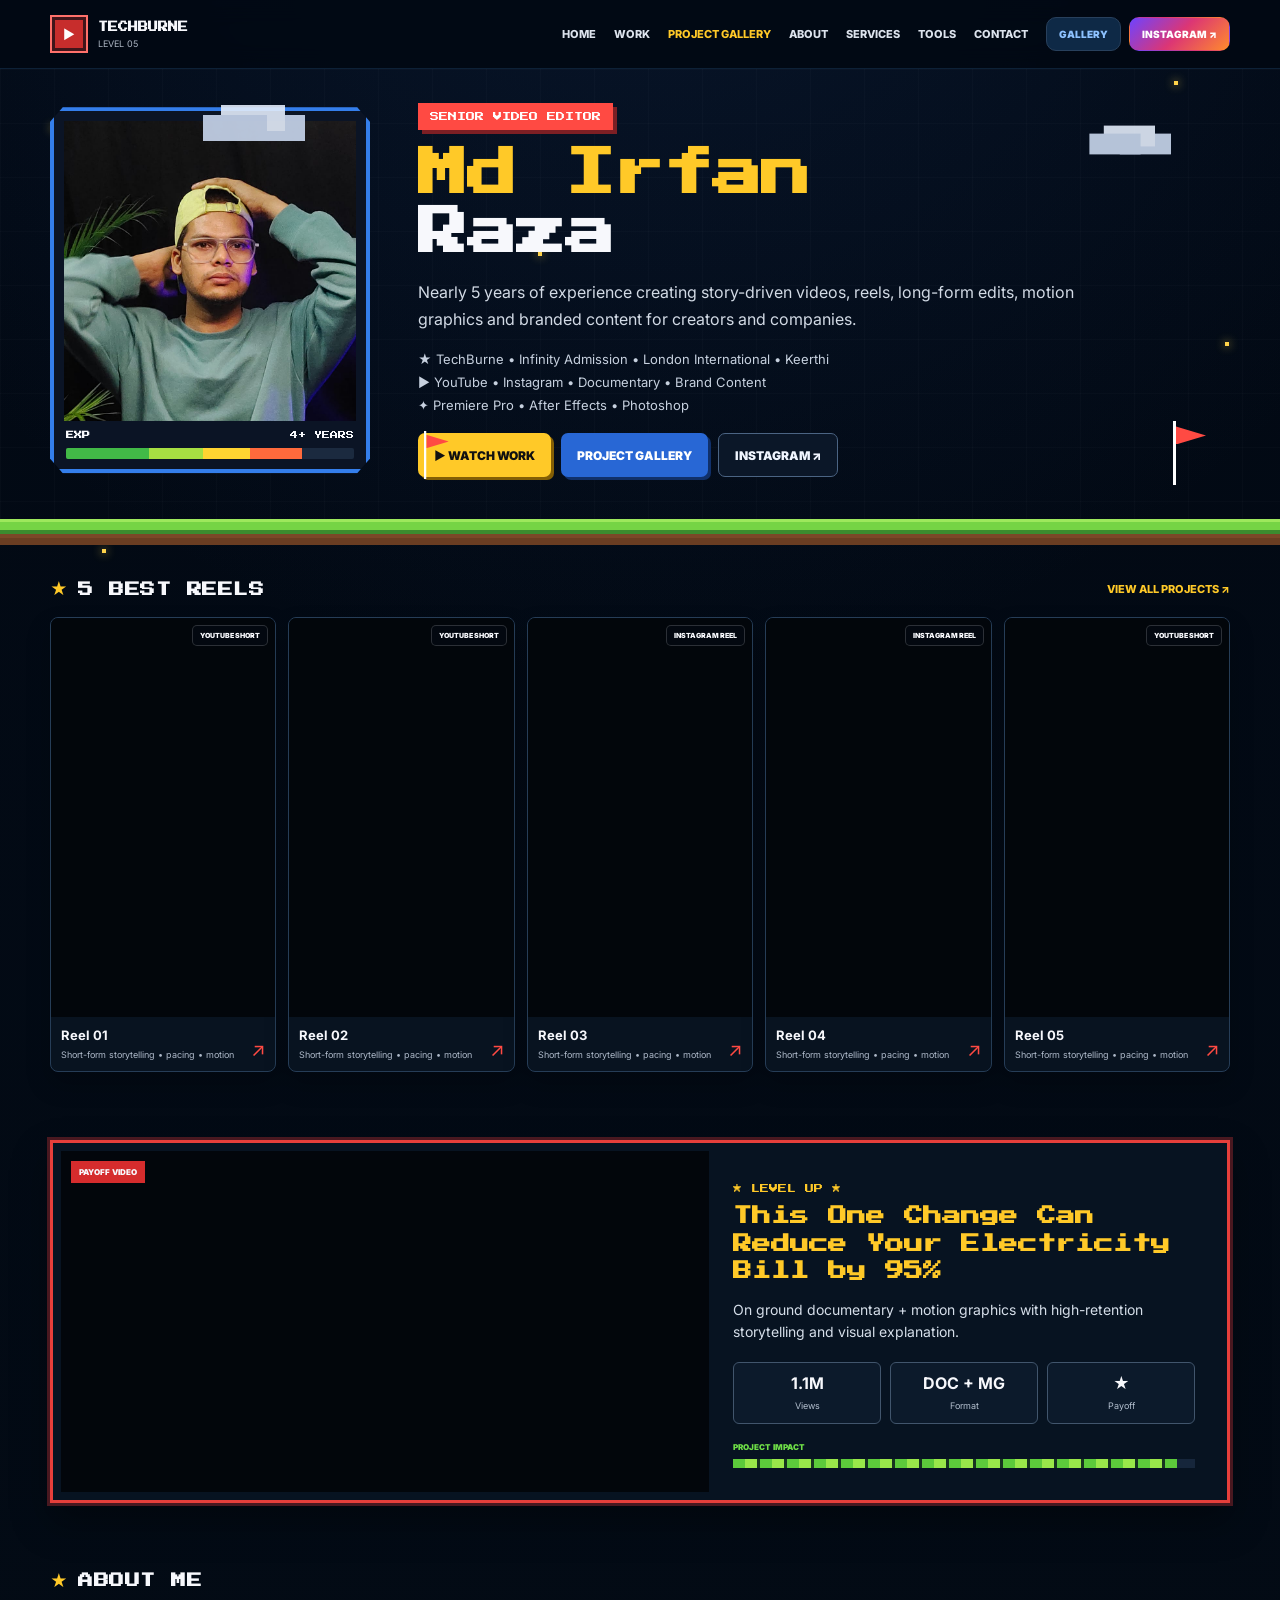
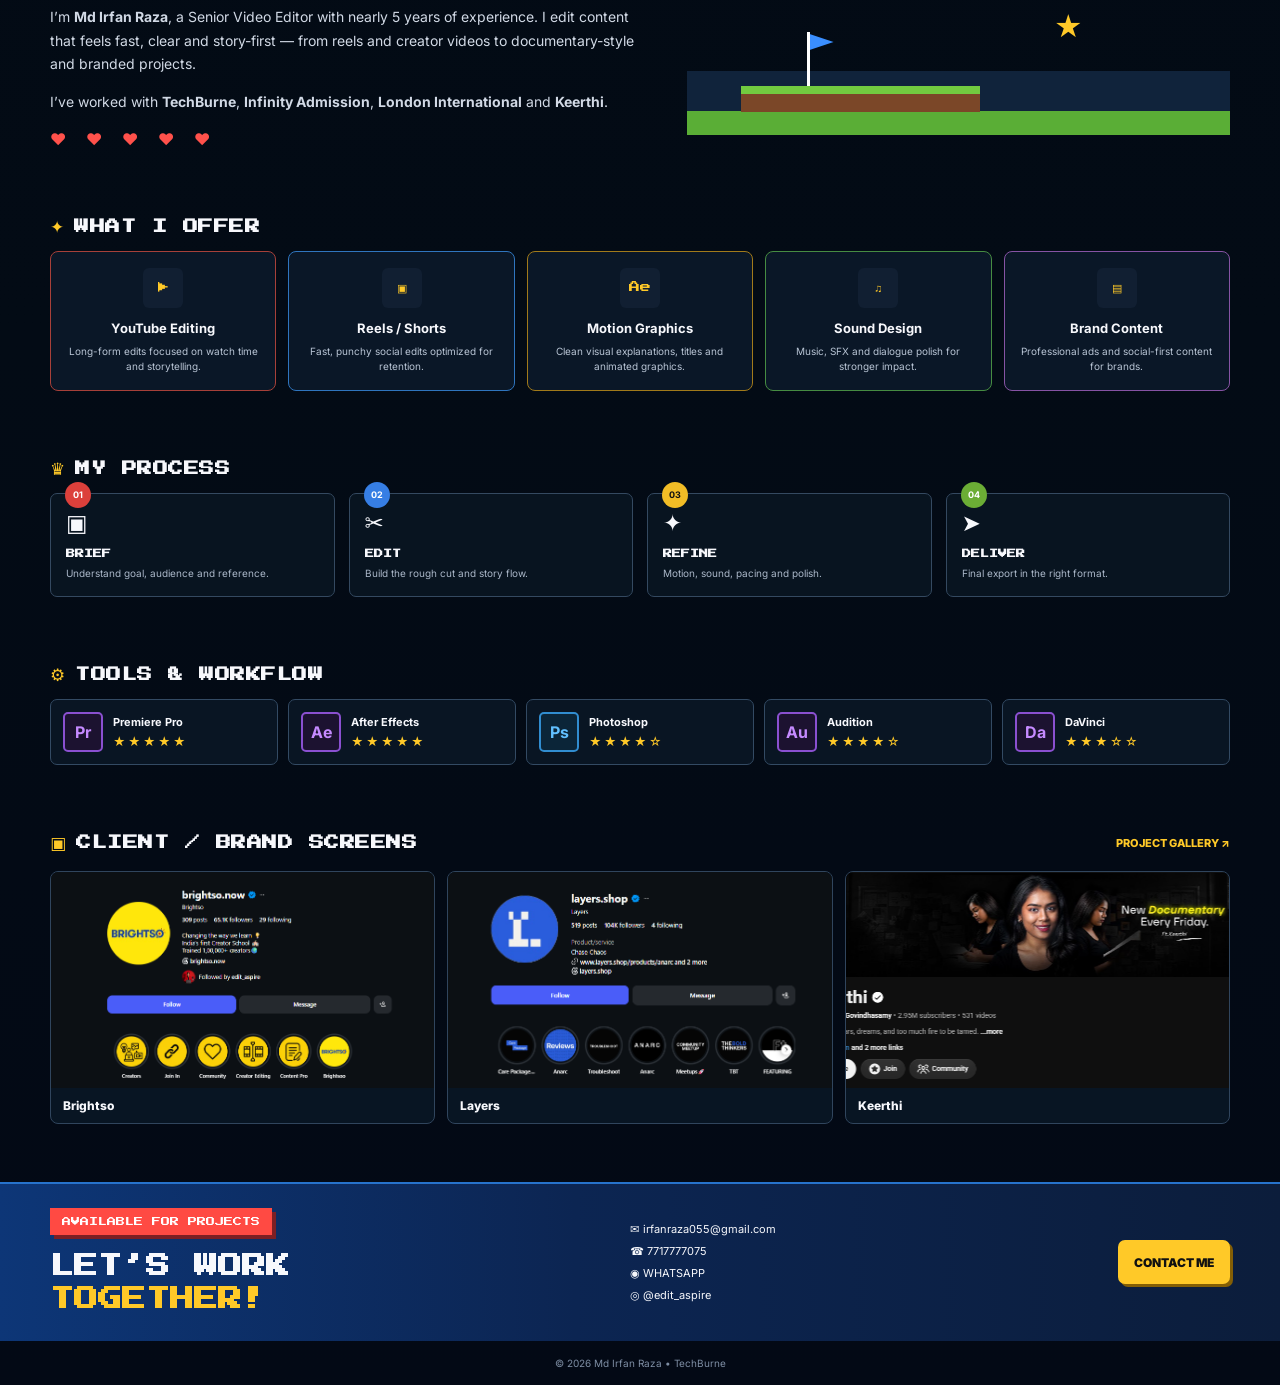
==== index.html @ cf09f486 "Add files via upload" ====
<!doctype html>
<html lang="en">
<head>
  <meta charset="UTF-8">
  <meta name="viewport" content="width=device-width, initial-scale=1.0">
  <title>Md Irfan Raza | Senior Video Editor</title>
  <meta name="description" content="Md Irfan Raza — Senior Video Editor portfolio">
  <link rel="preconnect" href="https://fonts.googleapis.com">
  <link rel="preconnect" href="https://fonts.gstatic.com" crossorigin>
  <link href="https://fonts.googleapis.com/css2?family=Press+Start+2P&family=Inter:wght@400;500;600;700;800&display=swap" rel="stylesheet">
  <link rel="stylesheet" href="styles.css">
</head>
<body>
  <div class="ambient-stars" aria-hidden="true">
    <i class="s1"></i><i class="s2"></i><i class="s3"></i><i class="s4"></i><i class="s5"></i>
  </div>

  <header class="pixel-header">
    <div class="shell header-inner">
      <a class="brand-block" href="index.html">
        <span class="brand-play">▶</span>
        <span>
          <b>TECHBURNE</b>
          <small>LEVEL 05</small>
        </span>
      </a>

      <button class="menu-btn" id="menuBtn" aria-label="Open menu">☰</button>

      <nav class="main-nav" id="mainNav">
        <a href="#home">HOME</a>
        <a href="#work">WORK</a>
        <a href="gallery.html" class="nav-gallery">PROJECT GALLERY</a>
        <a href="#about">ABOUT</a>
        <a href="#services">SERVICES</a>
        <a href="#tools">TOOLS</a>
        <a href="#contact">CONTACT</a>
      </nav>

      <div class="header-actions">
        <a class="mini-btn gallery-btn" href="gallery.html">GALLERY</a>
        <a class="mini-btn insta-btn" href="https://www.instagram.com/edit_aspire/" target="_blank" rel="noopener">INSTAGRAM ↗</a>
      </div>
    </div>
  </header>

  <main>
    <section class="hero-stage" id="home">
      <div class="shell hero-grid">
        <div class="profile-game-card">
          <div class="profile-frame">
            <img src="assets/irfan-photo.jpg" alt="Md Irfan Raza">
          </div>
          <div class="profile-stats">
            <div><b>EXP</b><span>4+ YEARS</span></div>
            <div class="xp-track"><i></i></div>
          </div>
        </div>

        <div class="hero-copy">
          <p class="role-chip">SENIOR VIDEO EDITOR</p>
          <h1><span>Md Irfan</span><br>Raza</h1>
          <p class="hero-desc">
            Nearly 5 years of experience creating story-driven videos, reels, long-form edits,
            motion graphics and branded content for creators and companies.
          </p>

          <div class="hero-list">
            <p>★ TechBurne • Infinity Admission • London International • Keerthi</p>
            <p>▶ YouTube • Instagram • Documentary • Brand Content</p>
            <p>✦ Premiere Pro • After Effects • Photoshop</p>
          </div>

          <div class="hero-ctas">
            <a class="yellow-btn" href="#work">▶ WATCH WORK</a>
            <a class="blue-btn" href="gallery.html">PROJECT GALLERY</a>
            <a class="outline-btn" href="https://www.instagram.com/edit_aspire/" target="_blank" rel="noopener">INSTAGRAM ↗</a>
          </div>
        </div>

        <div class="pixel-cloud cloud-one" aria-hidden="true"></div>
        <div class="pixel-cloud cloud-two" aria-hidden="true"></div>
        <div class="game-flag flag-one" aria-hidden="true"></div>
        <div class="game-flag flag-two" aria-hidden="true"></div>
      </div>
      <div class="ground-strip" aria-hidden="true"></div>
    </section>

    <section class="section shell" id="work">
      <div class="section-title-row">
        <div class="title-with-star"><span>★</span><h2>5 BEST REELS</h2></div>
        <a class="text-link" href="gallery.html">VIEW ALL PROJECTS ↗</a>
      </div>

      <div class="five-work-row">
        
      <article class="work-card">
        <div class="work-media vertical-media">
          <iframe src="https://www.youtube.com/embed/aRD-pvLzmlw" title="Reel 01" loading="lazy"
            allow="accelerometer; autoplay; clipboard-write; encrypted-media; gyroscope; picture-in-picture; web-share"
            allowfullscreen></iframe>
          <span class="work-badge">YOUTUBE SHORT</span>
        </div>
        <div class="work-meta">
          <div>
            <h3>Reel 01</h3>
            <p>Short-form storytelling • pacing • motion</p>
          </div>
          <a href="https://youtube.com/shorts/aRD-pvLzmlw" target="_blank" rel="noopener">↗</a>
        </div>
      </article>

      <article class="work-card">
        <div class="work-media vertical-media">
          <iframe src="https://www.youtube.com/embed/UuYYLlczrHk" title="Reel 02" loading="lazy"
            allow="accelerometer; autoplay; clipboard-write; encrypted-media; gyroscope; picture-in-picture; web-share"
            allowfullscreen></iframe>
          <span class="work-badge">YOUTUBE SHORT</span>
        </div>
        <div class="work-meta">
          <div>
            <h3>Reel 02</h3>
            <p>Short-form storytelling • pacing • motion</p>
          </div>
          <a href="https://youtube.com/shorts/UuYYLlczrHk" target="_blank" rel="noopener">↗</a>
        </div>
      </article>

      <article class="work-card">
        <div class="work-media vertical-media">
          <iframe src="https://www.instagram.com/p/DQ9zjNdE7Ha/embed/" title="Reel 03" loading="lazy" scrolling="no" allowtransparency="true"
            allow="accelerometer; autoplay; clipboard-write; encrypted-media; gyroscope; picture-in-picture; web-share"
            allowfullscreen></iframe>
          <span class="work-badge">INSTAGRAM REEL</span>
        </div>
        <div class="work-meta">
          <div>
            <h3>Reel 03</h3>
            <p>Short-form storytelling • pacing • motion</p>
          </div>
          <a href="https://www.instagram.com/p/DQ9zjNdE7Ha/" target="_blank" rel="noopener">↗</a>
        </div>
      </article>

      <article class="work-card">
        <div class="work-media vertical-media">
          <iframe src="https://www.instagram.com/p/DRKgSUVkyIa/embed/" title="Reel 04" loading="lazy" scrolling="no" allowtransparency="true"
            allow="accelerometer; autoplay; clipboard-write; encrypted-media; gyroscope; picture-in-picture; web-share"
            allowfullscreen></iframe>
          <span class="work-badge">INSTAGRAM REEL</span>
        </div>
        <div class="work-meta">
          <div>
            <h3>Reel 04</h3>
            <p>Short-form storytelling • pacing • motion</p>
          </div>
          <a href="https://www.instagram.com/p/DRKgSUVkyIa/" target="_blank" rel="noopener">↗</a>
        </div>
      </article>

      <article class="work-card">
        <div class="work-media vertical-media">
          <iframe src="https://www.youtube.com/embed/NADLANsb6GA" title="Reel 05" loading="lazy"
            allow="accelerometer; autoplay; clipboard-write; encrypted-media; gyroscope; picture-in-picture; web-share"
            allowfullscreen></iframe>
          <span class="work-badge">YOUTUBE SHORT</span>
        </div>
        <div class="work-meta">
          <div>
            <h3>Reel 05</h3>
            <p>Short-form storytelling • pacing • motion</p>
          </div>
          <a href="https://youtube.com/shorts/NADLANsb6GA" target="_blank" rel="noopener">↗</a>
        </div>
      </article>
      </div>
    </section>

    <section class="section shell">
      <div class="payoff-card">
        <div class="payoff-video">
          <iframe src="https://www.youtube.com/embed/m8CQNYvjB_Q"
            title="This One Change Can Reduce Your Electricity Bill by 95%"
            loading="lazy"
            allow="accelerometer; autoplay; clipboard-write; encrypted-media; gyroscope; picture-in-picture; web-share"
            allowfullscreen></iframe>
          <span class="featured-tag">PAYOFF VIDEO</span>
        </div>

        <div class="payoff-copy">
          <p class="level-up">★ LEVEL UP ★</p>
          <h2>This One Change Can Reduce Your Electricity Bill by 95%</h2>
          <p>On ground documentary + motion graphics with high-retention storytelling and visual explanation.</p>

          <div class="metric-cards">
            <div><b>1.1M</b><span>Views</span></div>
            <div><b>DOC + MG</b><span>Format</span></div>
            <div><b>★</b><span>Payoff</span></div>
          </div>

          <div class="completion">
            <span>PROJECT IMPACT</span>
            <div class="completion-bar"><i></i></div>
          </div>
        </div>
      </div>
    </section>

    <section class="section shell info-zone" id="about">
      <div class="about-copy">
        <div class="section-title-row compact">
          <div class="title-with-star"><span>★</span><h2>ABOUT ME</h2></div>
        </div>
        <p>
          I’m <b>Md Irfan Raza</b>, a Senior Video Editor with nearly 5 years of experience.
          I edit content that feels fast, clear and story-first — from reels and creator videos
          to documentary-style and branded projects.
        </p>
        <p>
          I’ve worked with <b>TechBurne</b>, <b>Infinity Admission</b>,
          <b>London International</b> and <b>Keerthi</b>.
        </p>
        <div class="hearts" aria-label="experience level">♥ ♥ ♥ ♥ ♥</div>
      </div>

      <div class="mini-level-scene" aria-hidden="true">
        <div class="mini-flag"></div>
        <div class="mini-star">★</div>
        <div class="mini-platform"></div>
      </div>
    </section>

    <section class="section shell" id="services">
      <div class="section-title-row compact">
        <div class="title-with-star"><span>✦</span><h2>WHAT I OFFER</h2></div>
      </div>

      <div class="service-grid">
        <article><span>▶</span><h3>YouTube Editing</h3><p>Long-form edits focused on watch time and storytelling.</p></article>
        <article><span>▣</span><h3>Reels / Shorts</h3><p>Fast, punchy social edits optimized for retention.</p></article>
        <article><span>Ae</span><h3>Motion Graphics</h3><p>Clean visual explanations, titles and animated graphics.</p></article>
        <article><span>♫</span><h3>Sound Design</h3><p>Music, SFX and dialogue polish for stronger impact.</p></article>
        <article><span>▤</span><h3>Brand Content</h3><p>Professional ads and social-first content for brands.</p></article>
      </div>
    </section>

    <section class="section shell">
      <div class="section-title-row compact">
        <div class="title-with-star"><span>♛</span><h2>MY PROCESS</h2></div>
      </div>
      <div class="process-row">
        <article><b>01</b><span>▣</span><h3>BRIEF</h3><p>Understand goal, audience and reference.</p></article>
        <article><b>02</b><span>✂</span><h3>EDIT</h3><p>Build the rough cut and story flow.</p></article>
        <article><b>03</b><span>✦</span><h3>REFINE</h3><p>Motion, sound, pacing and polish.</p></article>
        <article><b>04</b><span>➤</span><h3>DELIVER</h3><p>Final export in the right format.</p></article>
      </div>
    </section>

    <section class="section shell" id="tools">
      <div class="section-title-row compact">
        <div class="title-with-star"><span>⚙</span><h2>TOOLS & WORKFLOW</h2></div>
      </div>

      <div class="tool-row">
        <article><b>Pr</b><div><h3>Premiere Pro</h3><p>★★★★★</p></div></article>
        <article><b>Ae</b><div><h3>After Effects</h3><p>★★★★★</p></div></article>
        <article><b>Ps</b><div><h3>Photoshop</h3><p>★★★★☆</p></div></article>
        <article><b>Au</b><div><h3>Audition</h3><p>★★★★☆</p></div></article>
        <article><b>Da</b><div><h3>DaVinci</h3><p>★★★☆☆</p></div></article>
      </div>
    </section>

    <section class="section shell screenshots-section">
      <div class="section-title-row">
        <div class="title-with-star"><span>▣</span><h2>CLIENT / BRAND SCREENS</h2></div>
        <a class="text-link" href="gallery.html">PROJECT GALLERY ↗</a>
      </div>

      <div class="screens-grid">
        <figure><img src="assets/brightso.png" alt="Brightso"><figcaption>Brightso</figcaption></figure>
        <figure><img src="assets/layers.png" alt="Layers"><figcaption>Layers</figcaption></figure>
        <figure><img src="assets/keerthi.png" alt="Keerthi"><figcaption>Keerthi</figcaption></figure>
      </div>
    </section>

    <section class="cta-section" id="contact">
      <div class="shell cta-grid">
        <div>
          <p class="role-chip">AVAILABLE FOR PROJECTS</p>
          <h2>LET’S WORK<br><span>TOGETHER!</span></h2>
        </div>

        <div class="contact-items">
          <a href="mailto:irfanraza055@gmail.com">✉ irfanraza055@gmail.com</a>
          <a href="tel:+917717777075">☎ 7717777075</a>
          <a href="https://wa.me/917717777075" target="_blank" rel="noopener">◉ WHATSAPP</a>
          <a href="https://www.instagram.com/edit_aspire/" target="_blank" rel="noopener">◎ @edit_aspire</a>
        </div>

        <a class="yellow-btn big-contact" href="mailto:irfanraza055@gmail.com">CONTACT ME</a>
      </div>
    </section>
  </main>

  <footer class="footer">
    <div class="shell">© <span id="year"></span> Md Irfan Raza • TechBurne</div>
  </footer>

  <script src="script.js"></script>
</body>
</html>
---- styles.css ----
:root{
  --bg:#020914;
  --panel:#081424;
  --panel2:#0d1b2d;
  --line:#18324d;
  --text:#f7f8fc;
  --muted:#a8b4c5;
  --yellow:#ffc928;
  --red:#ff4a43;
  --blue:#3c8cff;
  --green:#68cd45;
  --purple:#8e5cff;
  --pixel:"Press Start 2P", monospace;
  --body:"Inter",system-ui,sans-serif;
}
*{box-sizing:border-box}
html{scroll-behavior:smooth}
body{
  margin:0;
  background:
    radial-gradient(circle at 50% -8%,rgba(30,67,125,.24),transparent 28%),
    linear-gradient(#020914,#030b15 65%,#030915);
  color:var(--text);
  font-family:var(--body);
  overflow-x:hidden;
}
a{color:inherit;text-decoration:none}
img{display:block;max-width:100%}
.shell{width:min(1180px,calc(100% - 28px));margin:0 auto}
.section{padding:34px 0}
.pixel-header{
  position:sticky;
  top:0;
  z-index:100;
  background:rgba(2,9,20,.94);
  backdrop-filter:blur(12px);
  border-bottom:1px solid #0d2137;
}
.header-inner{
  min-height:68px;
  display:flex;
  align-items:center;
  gap:18px;
}
.brand-block{
  display:flex;
  align-items:center;
  gap:10px;
  min-width:180px;
}
.brand-play{
  width:38px;height:38px;
  border:2px solid #ff716b;
  display:grid;place-items:center;
  color:white;background:#c72d2c;
  box-shadow:inset 0 0 0 3px #40151a;
  font-size:13px;
}
.brand-block b{
  display:block;
  font-family:var(--pixel);
  font-size:10px;
  line-height:1.5;
}
.brand-block small{
  display:block;
  color:#aeb7c5;
  margin-top:3px;
  font-size:9px;
}
.main-nav{
  margin-left:auto;
  display:flex;
  gap:18px;
  align-items:center;
}
.main-nav a{
  font-size:11px;
  font-weight:800;
  color:#dce3ed;
}
.main-nav a:hover,.main-nav .nav-gallery{color:var(--yellow)}
.header-actions{display:flex;gap:8px}
.mini-btn{
  padding:10px 12px;
  font-size:10px;
  font-weight:900;
  border-radius:10px;
  border:1px solid #28405c;
  white-space:nowrap;
}
.gallery-btn{background:#0e2946;color:#8dc2ff}
.insta-btn{
  background:linear-gradient(135deg,#6e43ff,#dc3674,#ff8b2d);
  color:white;border-color:transparent;
}
.menu-btn{display:none;margin-left:auto;background:#0e1d30;color:white;border:1px solid #29415b;border-radius:9px;padding:8px 10px}

.hero-stage{
  position:relative;
  background:
    linear-gradient(rgba(255,255,255,.018) 1px,transparent 1px),
    linear-gradient(90deg,rgba(255,255,255,.018) 1px,transparent 1px);
  background-size:54px 54px;
}
.hero-grid{
  position:relative;
  min-height:430px;
  display:grid;
  grid-template-columns:320px 1fr;
  gap:48px;
  align-items:center;
  padding-top:34px;
  padding-bottom:42px;
}
.profile-game-card{
  width:100%;
  border:4px solid #347eeb;
  box-shadow:
    0 0 0 4px #18315a,
    0 0 0 7px #0a1426,
    0 14px 30px rgba(0,0,0,.45);
  background:#0b1425;
  padding:10px;
  clip-path:polygon(4% 0,96% 0,100% 4%,100% 96%,96% 100%,4% 100%,0 96%,0 4%);
}
.profile-frame{
  height:300px;
  overflow:hidden;
  background:#101a28;
}
.profile-frame img{
  width:100%;height:100%;
  object-fit:cover;object-position:center 18%;
  filter:saturate(.95) contrast(1.02);
}
.profile-stats{
  padding:10px 2px 0;
}
.profile-stats>div:first-child{
  display:flex;justify-content:space-between;
  font-family:var(--pixel);
  font-size:8px;
}
.xp-track{
  height:11px;
  background:#1b2a3f;
  margin-top:9px;
  border-radius:2px;
  overflow:hidden;
}
.xp-track i{
  display:block;height:100%;width:82%;
  background:linear-gradient(90deg,#42b947 0 35%,#a6df42 35% 58%,#ffd431 58% 78%,#ff6a3c 78%);
}
.role-chip{
  display:inline-block;
  font-family:var(--pixel);
  font-size:9px;
  color:white;
  background:var(--red);
  padding:9px 12px;
  margin:0 0 15px;
  box-shadow:4px 4px 0 #7d1f24;
}
.hero-copy h1{
  margin:0 0 16px;
  font-family:var(--pixel);
  font-size:clamp(30px,4.5vw,50px);
  line-height:1.18;
  letter-spacing:-1px;
}
.hero-copy h1 span{color:var(--yellow)}
.hero-desc{
  max-width:700px;
  margin:0 0 18px;
  color:#d2dae5;
  line-height:1.7;
  font-size:16px;
}
.hero-list{
  display:grid;
  gap:7px;
  font-size:13px;
  color:#c7d1df;
}
.hero-list p{margin:0}
.hero-ctas{
  display:flex;
  flex-wrap:wrap;
  gap:10px;
  margin-top:20px;
}
.yellow-btn,.blue-btn,.outline-btn{
  min-height:44px;
  display:inline-flex;
  align-items:center;
  justify-content:center;
  padding:0 16px;
  font-weight:900;
  border-radius:7px;
  font-size:12px;
}
.yellow-btn{background:var(--yellow);color:#111;box-shadow:3px 3px 0 #835e05}
.blue-btn{background:#2867d5;color:white;box-shadow:3px 3px 0 #10306a}
.outline-btn{border:1px solid #4b6483;background:#0b1728;color:#f0f5ff}
.pixel-cloud{
  position:absolute;
  width:64px;height:26px;
  background:#c9d7ee;
  box-shadow:18px -10px 0 #e3ecfa,38px 0 0 #c9d7ee;
  opacity:.9;
}
.cloud-one{top:46px;left:13%;animation:cloudFloat 8s ease-in-out infinite}
.cloud-two{top:62px;right:7%;transform:scale(.8);animation:cloudFloat 10s ease-in-out infinite reverse}
.game-flag{
  position:absolute;
  width:42px;height:80px;
  bottom:18px;
}
.game-flag:before{
  content:"";position:absolute;left:5px;top:0;width:3px;height:64px;background:white;
}
.game-flag:after{
  content:"";position:absolute;left:8px;top:5px;width:30px;height:18px;
  background:var(--red);clip-path:polygon(0 0,100% 50%,0 100%);
  transform-origin:left center;animation:flagWave 1.5s ease-in-out infinite;
}
.flag-one{right:20px}
.flag-two{left:365px;transform:scale(.75)}
.ground-strip{
  height:26px;
  background:
    linear-gradient(#75d445 0 8px,#3c8b2f 8px 12px,#7b4728 12px 100%);
  border-top:3px solid #9de85c;
  box-shadow:inset 0 -7px 0 rgba(0,0,0,.14);
}

.section-title-row{
  display:flex;
  align-items:center;
  justify-content:space-between;
  gap:18px;
  margin-bottom:18px;
}
.section-title-row.compact{margin-bottom:14px}
.title-with-star{display:flex;align-items:center;gap:10px}
.title-with-star>span{color:var(--yellow);font-size:17px}
.section-title-row h2{
  margin:0;
  font-family:var(--pixel);
  font-size:15px;
  letter-spacing:.5px;
}
.text-link{
  font-size:11px;
  color:var(--yellow);
  font-weight:800;
}
.five-work-row{
  display:grid;
  grid-template-columns:repeat(5,minmax(0,1fr));
  gap:12px;
}
.work-card{
  background:#081320;
  border:1px solid #263d57;
  border-radius:8px;
  overflow:hidden;
  box-shadow:0 12px 25px rgba(0,0,0,.22);
}
.work-media{
  position:relative;
  background:#02060b;
}
.vertical-media{aspect-ratio:9/16}
.work-media iframe,.payoff-video iframe,.gallery-media iframe{
  position:absolute;inset:0;width:100%;height:100%;border:0;
}
.work-badge{
  position:absolute;right:7px;top:7px;
  background:rgba(4,10,18,.88);
  border:1px solid rgba(255,255,255,.16);
  padding:5px 7px;
  border-radius:5px;
  font-size:7px;font-weight:900;
}
.work-meta{
  display:flex;justify-content:space-between;align-items:end;
  gap:8px;padding:10px;
}
.work-meta h3{margin:0 0 5px;font-size:13px}
.work-meta p{margin:0;color:#aeb9c9;font-size:9px;line-height:1.45}
.work-meta a{color:var(--red);font-size:19px}

.payoff-card{
  display:grid;
  grid-template-columns:1.12fr .88fr;
  background:#071321;
  border:3px solid #e63f3b;
  box-shadow:0 0 0 3px #491820,0 18px 35px rgba(0,0,0,.35);
  padding:8px;
  min-height:320px;
}
.payoff-video{
  position:relative;
  min-height:310px;
  background:#02060b;
}
.featured-tag{
  position:absolute;left:10px;top:10px;z-index:2;
  background:#d52c2d;padding:6px 8px;font-size:8px;font-weight:900;
}
.payoff-copy{padding:24px}
.level-up{color:var(--yellow);font-family:var(--pixel);font-size:9px}
.payoff-copy h2{
  margin:8px 0 10px;
  color:var(--yellow);
  font-family:var(--pixel);
  font-size:19px;
  line-height:1.45;
}
.payoff-copy>p:not(.level-up){color:#d5dee9;line-height:1.6;font-size:14px}
.metric-cards{display:grid;grid-template-columns:repeat(3,1fr);gap:9px;margin:18px 0}
.metric-cards div{
  border:1px solid #41556c;background:#0c1a2b;
  padding:10px;border-radius:6px;text-align:center
}
.metric-cards b{display:block;font-size:16px}
.metric-cards span{font-size:9px;color:#b3bfce}
.completion{font-size:8px;color:#6fe047;font-weight:900}
.completion-bar{height:9px;margin-top:7px;background:#16263b}
.completion-bar i{display:block;height:100%;width:96%;background:repeating-linear-gradient(90deg,#5cca3b 0 12px,#99e74a 12px 24px,#173420 24px 27px)}

.info-zone{
  display:grid;
  grid-template-columns:1fr .9fr;
  gap:34px;
  align-items:center;
}
.about-copy p{color:#d1d9e5;line-height:1.7;font-size:14px}
.hearts{color:#ff514b;letter-spacing:8px;margin-top:15px}
.mini-level-scene{
  position:relative;height:150px;
  border-bottom:24px solid #5aae36;
  background:linear-gradient(transparent 68%,#10233b 68%);
}
.mini-platform{
  position:absolute;width:44%;height:26px;bottom:-1px;left:10%;
  background:#7b4728;border-top:8px solid #72cb40;
}
.mini-flag{
  position:absolute;bottom:24px;left:22%;height:55px;width:3px;background:white;
}
.mini-flag:after{
  content:"";position:absolute;left:3px;top:2px;width:24px;height:16px;background:#3a8eff;
  clip-path:polygon(0 0,100% 50%,0 100%);animation:flagWave 1.6s ease-in-out infinite;
}
.mini-star{position:absolute;top:25px;right:27%;color:var(--yellow);font-size:28px;animation:twinkle 1.5s infinite}

.service-grid{display:grid;grid-template-columns:repeat(5,1fr);gap:12px}
.service-grid article{
  border:1px solid #2b4963;background:#0a1727;border-radius:8px;padding:16px;text-align:center;
}
.service-grid article:nth-child(1){border-color:#a74039}
.service-grid article:nth-child(2){border-color:#2f75be}
.service-grid article:nth-child(3){border-color:#a17a1a}
.service-grid article:nth-child(4){border-color:#468c42}
.service-grid article:nth-child(5){border-color:#8653a4}
.service-grid article>span{display:inline-grid;place-items:center;width:40px;height:40px;border-radius:6px;background:#111f32;color:var(--yellow);font-family:var(--pixel);font-size:11px}
.service-grid h3{font-size:13px;margin:12px 0 8px}
.service-grid p{margin:0;color:#b8c4d4;font-size:10px;line-height:1.5}

.process-row{display:grid;grid-template-columns:repeat(4,1fr);gap:14px;position:relative}
.process-row article{
  position:relative;border:1px solid #344960;border-radius:7px;padding:15px;background:#081420;
}
.process-row article b{
  position:absolute;top:-12px;left:14px;width:26px;height:26px;border-radius:50%;
  display:grid;place-items:center;background:#dc403b;color:white;font-size:9px;
}
.process-row article:nth-child(2) b{background:#367ee4}
.process-row article:nth-child(3) b{background:#f2bd26;color:#111}
.process-row article:nth-child(4) b{background:#6bad35}
.process-row article>span{font-size:23px}
.process-row h3{font-family:var(--pixel);font-size:9px;margin:12px 0 8px}
.process-row p{margin:0;color:#aab7c8;font-size:10px;line-height:1.5}

.tool-row{display:grid;grid-template-columns:repeat(5,1fr);gap:10px}
.tool-row article{
  display:flex;gap:10px;align-items:center;border:1px solid #334a63;background:#091523;padding:12px;border-radius:7px;
}
.tool-row article>b{
  width:40px;height:40px;display:grid;place-items:center;border:2px solid #8a50d0;color:#c58aff;background:#1c1230;border-radius:5px;
}
.tool-row article:nth-child(3)>b{border-color:#318dd0;color:#61c0ff;background:#0b2538}
.tool-row h3{margin:0 0 5px;font-size:11px}
.tool-row p{margin:0;color:var(--yellow);font-size:12px;letter-spacing:2px}

.screens-grid{display:grid;grid-template-columns:repeat(3,1fr);gap:12px}
.screens-grid figure{
  margin:0;background:#081523;border:1px solid #30455d;border-radius:8px;overflow:hidden;
}
.screens-grid img{width:100%;aspect-ratio:16/9;object-fit:cover}
.screens-grid figcaption{padding:10px 12px;font-size:12px;font-weight:800}

.cta-section{
  background:linear-gradient(90deg,#0d3677,#0c2552 45%,#0c1d3b);
  border-top:2px solid #2773cc;
  margin-top:24px;
  padding:24px 0;
}
.cta-grid{
  display:grid;grid-template-columns:1.2fr 1fr auto;gap:24px;align-items:center;
}
.cta-grid h2{
  margin:0;font-family:var(--pixel);font-size:24px;line-height:1.4
}
.cta-grid h2 span{color:var(--yellow)}
.contact-items{display:grid;gap:8px;font-size:11px}
.big-contact{white-space:nowrap}
.footer{padding:16px 0;text-align:center;color:#7e8ea4;font-size:10px}

.ambient-stars i{
  position:fixed;z-index:-1;width:4px;height:4px;background:#ffd34a;box-shadow:0 0 10px #ffd34a;
  animation:twinkle 1.8s ease-in-out infinite;
}
.ambient-stars .s1{top:14%;left:4%}.ambient-stars .s2{top:9%;right:8%;animation-delay:.4s}
.ambient-stars .s3{top:28%;left:42%;animation-delay:.7s}.ambient-stars .s4{top:38%;right:4%;animation-delay:1s}.ambient-stars .s5{top:61%;left:8%;animation-delay:1.3s}

.gallery-hero{
  padding:55px 0 40px;
  min-height:260px;
}
.gallery-hero h1{
  margin:0;font-family:var(--pixel);font-size:clamp(28px,5vw,52px);line-height:1.25
}
.gallery-hero h1 span{color:var(--yellow)}
.gallery-hero>p:not(.role-chip){color:#bdc9d8;max-width:720px;line-height:1.7}
.gallery-counts{display:flex;gap:12px;margin-top:20px}
.gallery-counts div{min-width:120px;border:1px solid #2d4964;background:#091625;padding:12px;border-radius:7px}
.gallery-counts b{display:block;color:var(--yellow);font-size:22px}
.gallery-counts span{font-size:9px;color:#b8c4d3}
.gallery-reels-grid{display:grid;grid-template-columns:repeat(4,1fr);gap:13px}
.gallery-long-grid{display:grid;grid-template-columns:repeat(2,1fr);gap:14px}
.gallery-card{border:1px solid #2a435d;background:#081421;border-radius:8px;overflow:hidden}
.gallery-media{position:relative;background:#02060b}
.wide-media{aspect-ratio:16/9}
.gallery-info{display:flex;justify-content:space-between;align-items:center;padding:10px 11px}
.gallery-info h3{margin:0;font-size:11px}
.gallery-info a{color:var(--yellow);font-size:9px;font-weight:900}

@keyframes flagWave{
  0%,100%{transform:skewY(0deg) scaleX(1)}
  50%{transform:skewY(-7deg) scaleX(.87)}
}
@keyframes twinkle{
  0%,100%{opacity:.45;transform:scale(.7)}
  50%{opacity:1;transform:scale(1.35)}
}
@keyframes cloudFloat{
  0%,100%{transform:translateX(0)}
  50%{transform:translateX(14px)}
}

@media(max-width:1100px){
  .main-nav{display:none;position:absolute;top:68px;left:0;right:0;background:#05101e;border-bottom:1px solid #23364f;padding:14px;flex-direction:column;align-items:flex-start}
  .main-nav.open{display:flex}
  .menu-btn{display:block}
  .header-actions{margin-left:0}
  .brand-block{min-width:auto}
  .five-work-row{overflow-x:auto;grid-template-columns:repeat(5,220px);padding-bottom:8px}
  .five-work-row::-webkit-scrollbar{height:6px}.five-work-row::-webkit-scrollbar-thumb{background:#284867}
  .service-grid{grid-template-columns:repeat(3,1fr)}
  .tool-row{grid-template-columns:repeat(3,1fr)}
  .gallery-reels-grid{grid-template-columns:repeat(3,1fr)}
}
@media(max-width:840px){
  .hero-grid{grid-template-columns:1fr;gap:28px}
  .profile-game-card{max-width:340px}
  .flag-two{left:auto;right:80px}
  .payoff-card{grid-template-columns:1fr}
  .info-zone{grid-template-columns:1fr}
  .process-row{grid-template-columns:repeat(2,1fr)}
  .service-grid{grid-template-columns:repeat(2,1fr)}
  .screens-grid{grid-template-columns:1fr}
  .cta-grid{grid-template-columns:1fr}
  .gallery-long-grid{grid-template-columns:1fr}
}
@media(max-width:620px){
  .shell{width:min(100% - 16px,1180px)}
  .header-inner{min-height:62px;gap:8px}
  .brand-block b{font-size:8px}
  .brand-block small{font-size:7px}
  .brand-play{width:32px;height:32px}
  .mini-btn{padding:8px 9px;font-size:8px}
  .menu-btn{padding:7px 8px}
  .hero-grid{padding-top:22px}
  .hero-copy h1{font-size:29px}
  .hero-desc{font-size:14px}
  .hero-list{font-size:11px}
  .profile-frame{height:280px}
  .five-work-row{grid-template-columns:repeat(5,78vw)}
  .payoff-copy{padding:16px}
  .payoff-copy h2{font-size:15px}
  .metric-cards{grid-template-columns:1fr}
  .service-grid,.process-row,.tool-row{grid-template-columns:1fr}
  .section-title-row{align-items:flex-start;flex-direction:column}
  .gallery-reels-grid{grid-template-columns:1fr}
  .gallery-counts{width:100%}
  .gallery-counts div{flex:1}
  .cta-grid h2{font-size:19px}
}
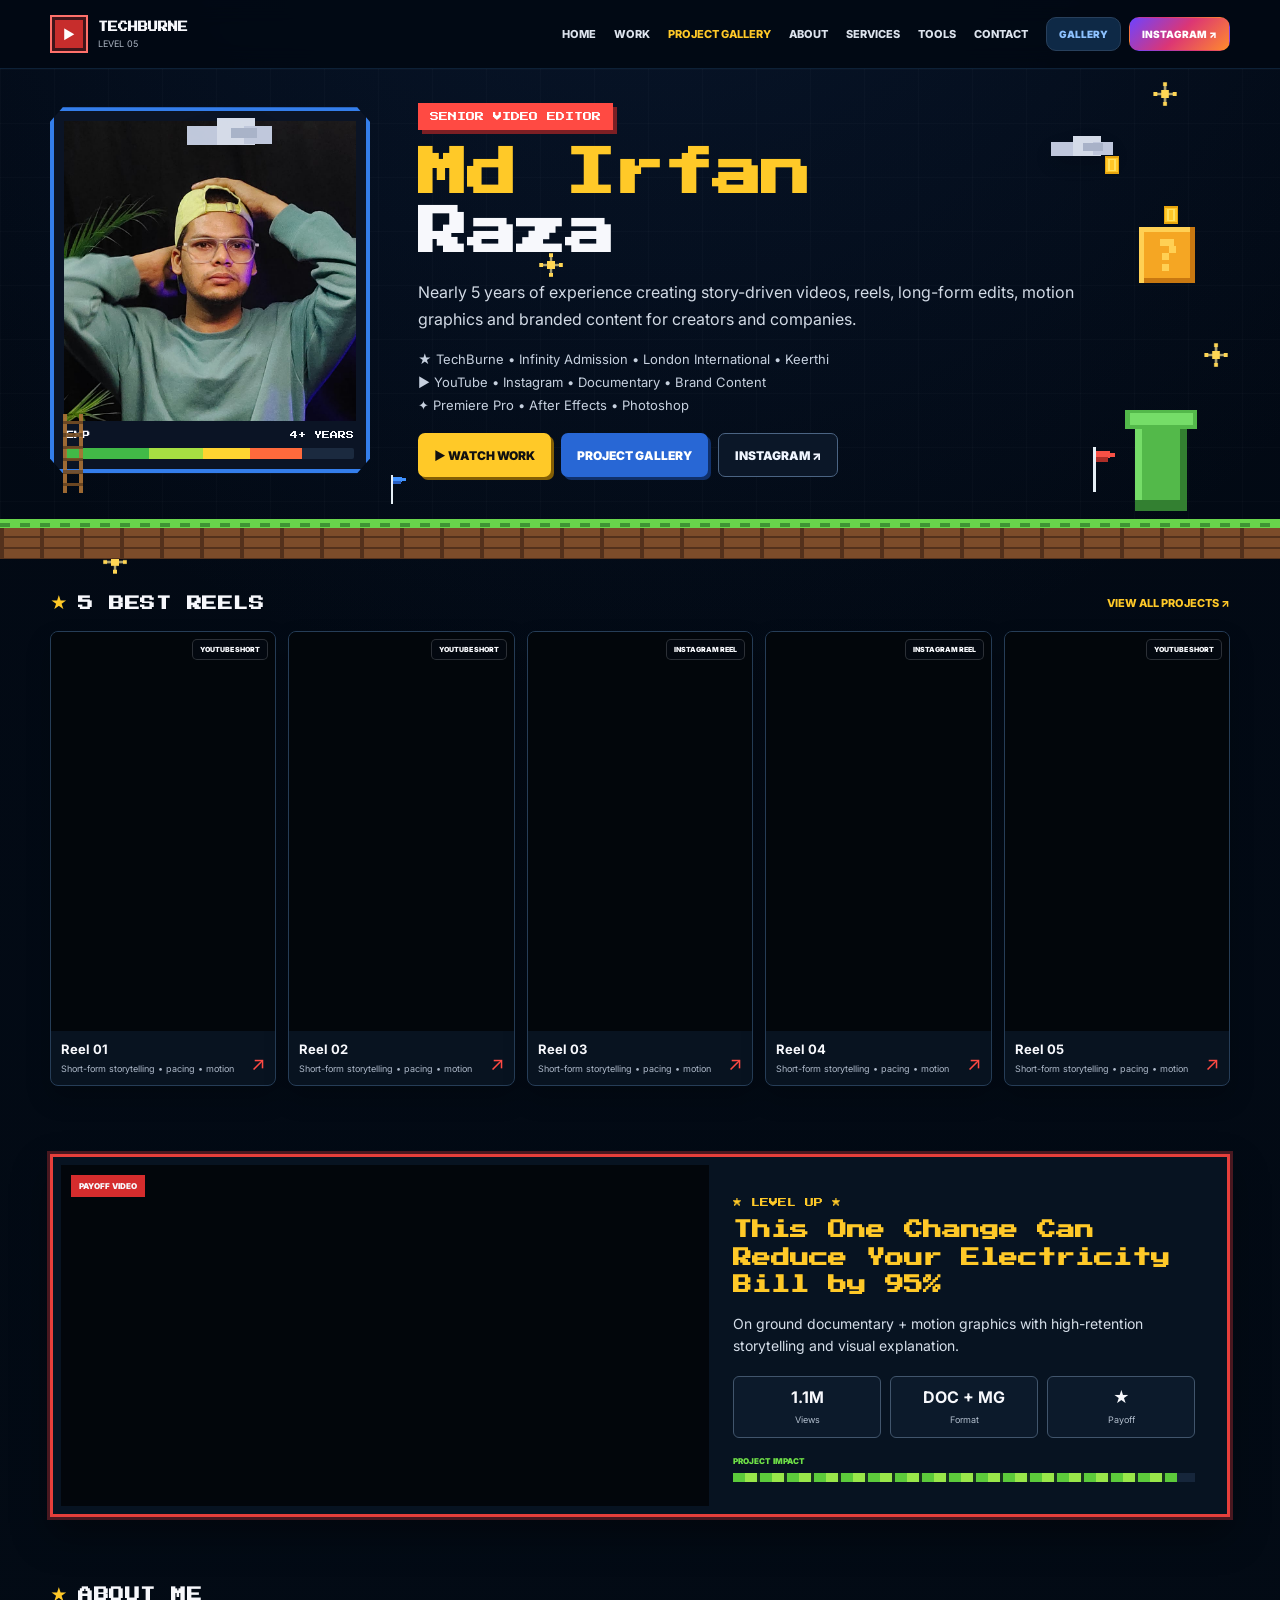
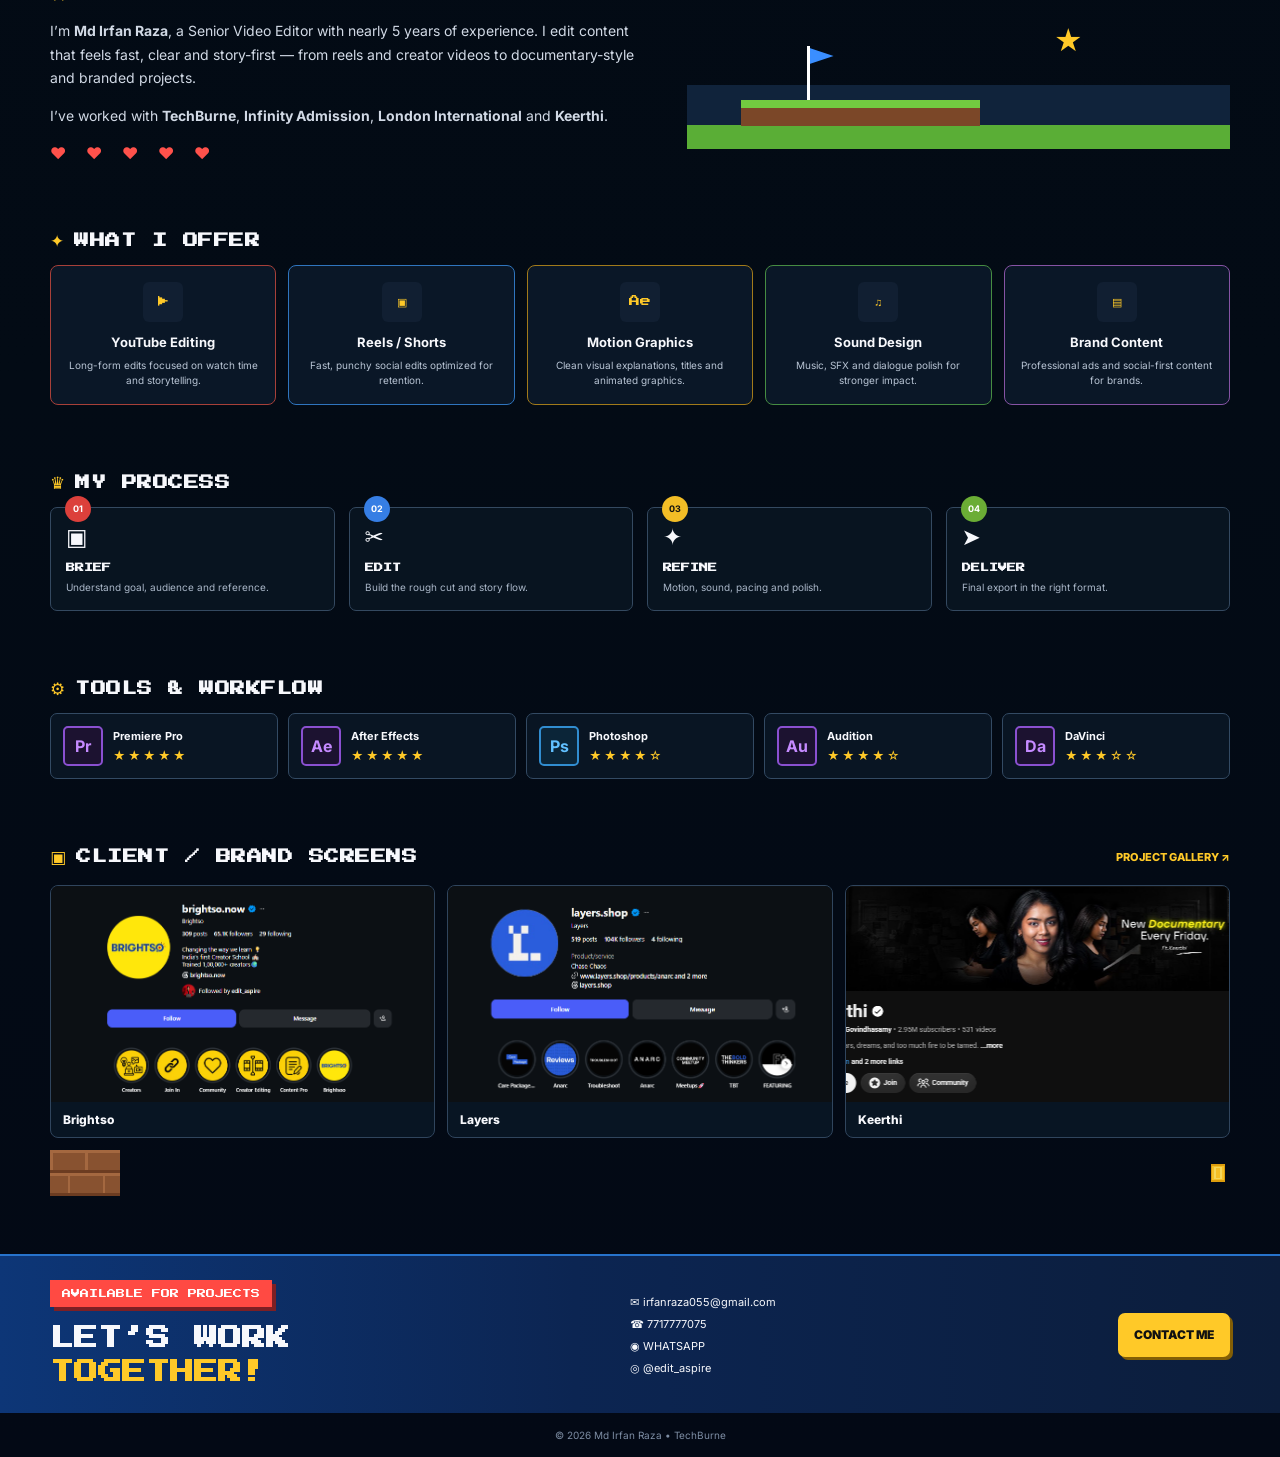
==== commit cceb182d: "Add files via upload" ====
--- a/index.html
+++ b/index.html
@@ -78,10 +78,15 @@
           </div>
         </div>
 
-        <div class="pixel-cloud cloud-one" aria-hidden="true"></div>
-        <div class="pixel-cloud cloud-two" aria-hidden="true"></div>
-        <div class="game-flag flag-one" aria-hidden="true"></div>
-        <div class="game-flag flag-two" aria-hidden="true"></div>
+        <img class="asset-cloud cloud-one" src="assets/cloud.png" alt="" aria-hidden="true">
+        <img class="asset-cloud cloud-two" src="assets/cloud.png" alt="" aria-hidden="true">
+        <img class="asset-ladder ladder-one" src="assets/ladder.png" alt="" aria-hidden="true">
+        <img class="asset-coin coin-one" src="assets/coin.png" alt="" aria-hidden="true">
+        <img class="asset-coin coin-two" src="assets/coin.png" alt="" aria-hidden="true">
+        <img class="asset-qblock qblock-one" src="assets/question-block.png" alt="" aria-hidden="true">
+        <img class="asset-pipe pipe-one" src="assets/pipe.png" alt="" aria-hidden="true">
+        <img class="asset-flag flag-one" src="assets/flag-red.png" alt="" aria-hidden="true">
+        <img class="asset-flag flag-two" src="assets/flag-blue.png" alt="" aria-hidden="true">
       </div>
       <div class="ground-strip" aria-hidden="true"></div>
     </section>
@@ -281,6 +286,7 @@
         <figure><img src="assets/layers.png" alt="Layers"><figcaption>Layers</figcaption></figure>
         <figure><img src="assets/keerthi.png" alt="Keerthi"><figcaption>Keerthi</figcaption></figure>
       </div>
+      <div class="screens-decor"><img src="assets/brick.png" alt="" aria-hidden="true"><img src="assets/coin.png" alt="" aria-hidden="true"></div>
     </section>
 
     <section class="cta-section" id="contact">
--- a/styles.css
+++ b/styles.css
@@ -512,3 +512,110 @@
   .gallery-counts div{flex:1}
   .cta-grid h2{font-size:19px}
 }
+
+
+/* ---------- V7 PNG asset based decorations ---------- */
+.ambient-stars{
+  position:fixed;
+  inset:0;
+  pointer-events:none;
+  z-index:-1;
+}
+.ambient-stars i{
+  position:fixed;
+  width:26px;
+  height:26px;
+  background:url('assets/star.png') center/contain no-repeat;
+  animation:twinkle 1.9s ease-in-out infinite;
+  box-shadow:none;
+}
+.hero-stage{overflow:hidden}
+.asset-cloud,
+.asset-flag,
+.asset-coin,
+.asset-qblock,
+.asset-pipe,
+.asset-ladder{
+  position:absolute;
+  user-select:none;
+  pointer-events:none;
+  image-rendering:pixelated;
+}
+.asset-cloud{
+  width:120px;
+  opacity:.96;
+  filter:drop-shadow(0 10px 12px rgba(0,0,0,.18));
+  animation:cloudFloat 8s ease-in-out infinite;
+}
+.cloud-one{top:36px;left:10%}
+.cloud-two{top:52px;right:8%;width:110px;animation-duration:10s;animation-direction:reverse}
+.asset-ladder{left:6px;bottom:26px;width:34px;opacity:.92}
+.asset-coin{width:24px;animation:coinFloat 2.8s ease-in-out infinite}
+.coin-one{right:9%;top:84px}
+.coin-two{right:4%;top:134px;animation-delay:.6s}
+.asset-qblock{right:3%;top:158px;width:56px;animation:bob 2.4s ease-in-out infinite}
+.asset-pipe{right:24px;bottom:8px;width:90px}
+.asset-flag{width:34px;bottom:24px;animation:flagAssetWave 1.6s ease-in-out infinite;transform-origin:15px 90px}
+.flag-one{right:108px}
+.flag-two{left:334px;width:30px;animation-delay:.3s}
+.ground-strip{
+  height:40px;
+  background:url('assets/ground-tile.png') left top/160px 40px repeat-x;
+  border-top:none;
+  box-shadow:none;
+}
+.screens-decor{
+  display:flex;
+  justify-content:space-between;
+  align-items:center;
+  margin-top:12px;
+  opacity:.96;
+}
+.screens-decor img:first-child{width:70px;image-rendering:pixelated}
+.screens-decor img:last-child{width:24px;image-rendering:pixelated}
+
+.gallery-decor{
+  position:relative;
+  height:0;
+}
+.gallery-decor img{
+  position:absolute;
+  image-rendering:pixelated;
+  pointer-events:none;
+}
+.gallery-cloud-left{left:40px;top:-210px;width:120px;animation:cloudFloat 8s ease-in-out infinite}
+.gallery-cloud-right{right:20px;top:-190px;width:112px;animation:cloudFloat 10s ease-in-out infinite reverse}
+.gallery-coin{right:90px;top:-130px;width:24px;animation:coinFloat 2.8s ease-in-out infinite}
+.gallery-flag{right:18px;top:-40px;width:34px;animation:flagAssetWave 1.6s ease-in-out infinite;transform-origin:15px 90px}
+
+@keyframes coinFloat{
+  0%,100%{transform:translateY(0)}
+  50%{transform:translateY(-8px)}
+}
+@keyframes bob{
+  0%,100%{transform:translateY(0)}
+  50%{transform:translateY(-6px)}
+}
+@keyframes flagAssetWave{
+  0%,100%{transform:rotate(0deg)}
+  50%{transform:rotate(-4deg)}
+}
+
+@media(max-width:1100px){
+  .coin-two,.qblock-one{display:none}
+}
+@media(max-width:840px){
+  .asset-cloud{width:92px}
+  .asset-pipe{width:70px;right:10px}
+  .flag-two{left:auto;right:86px}
+  .coin-one{top:72px}
+}
+@media(max-width:620px){
+  .cloud-one{left:6%}
+  .cloud-two{right:2%}
+  .asset-ladder{display:none}
+  .asset-pipe{width:58px}
+  .flag-one{right:76px}
+  .flag-two{display:none}
+  .asset-qblock{top:148px;width:48px}
+}
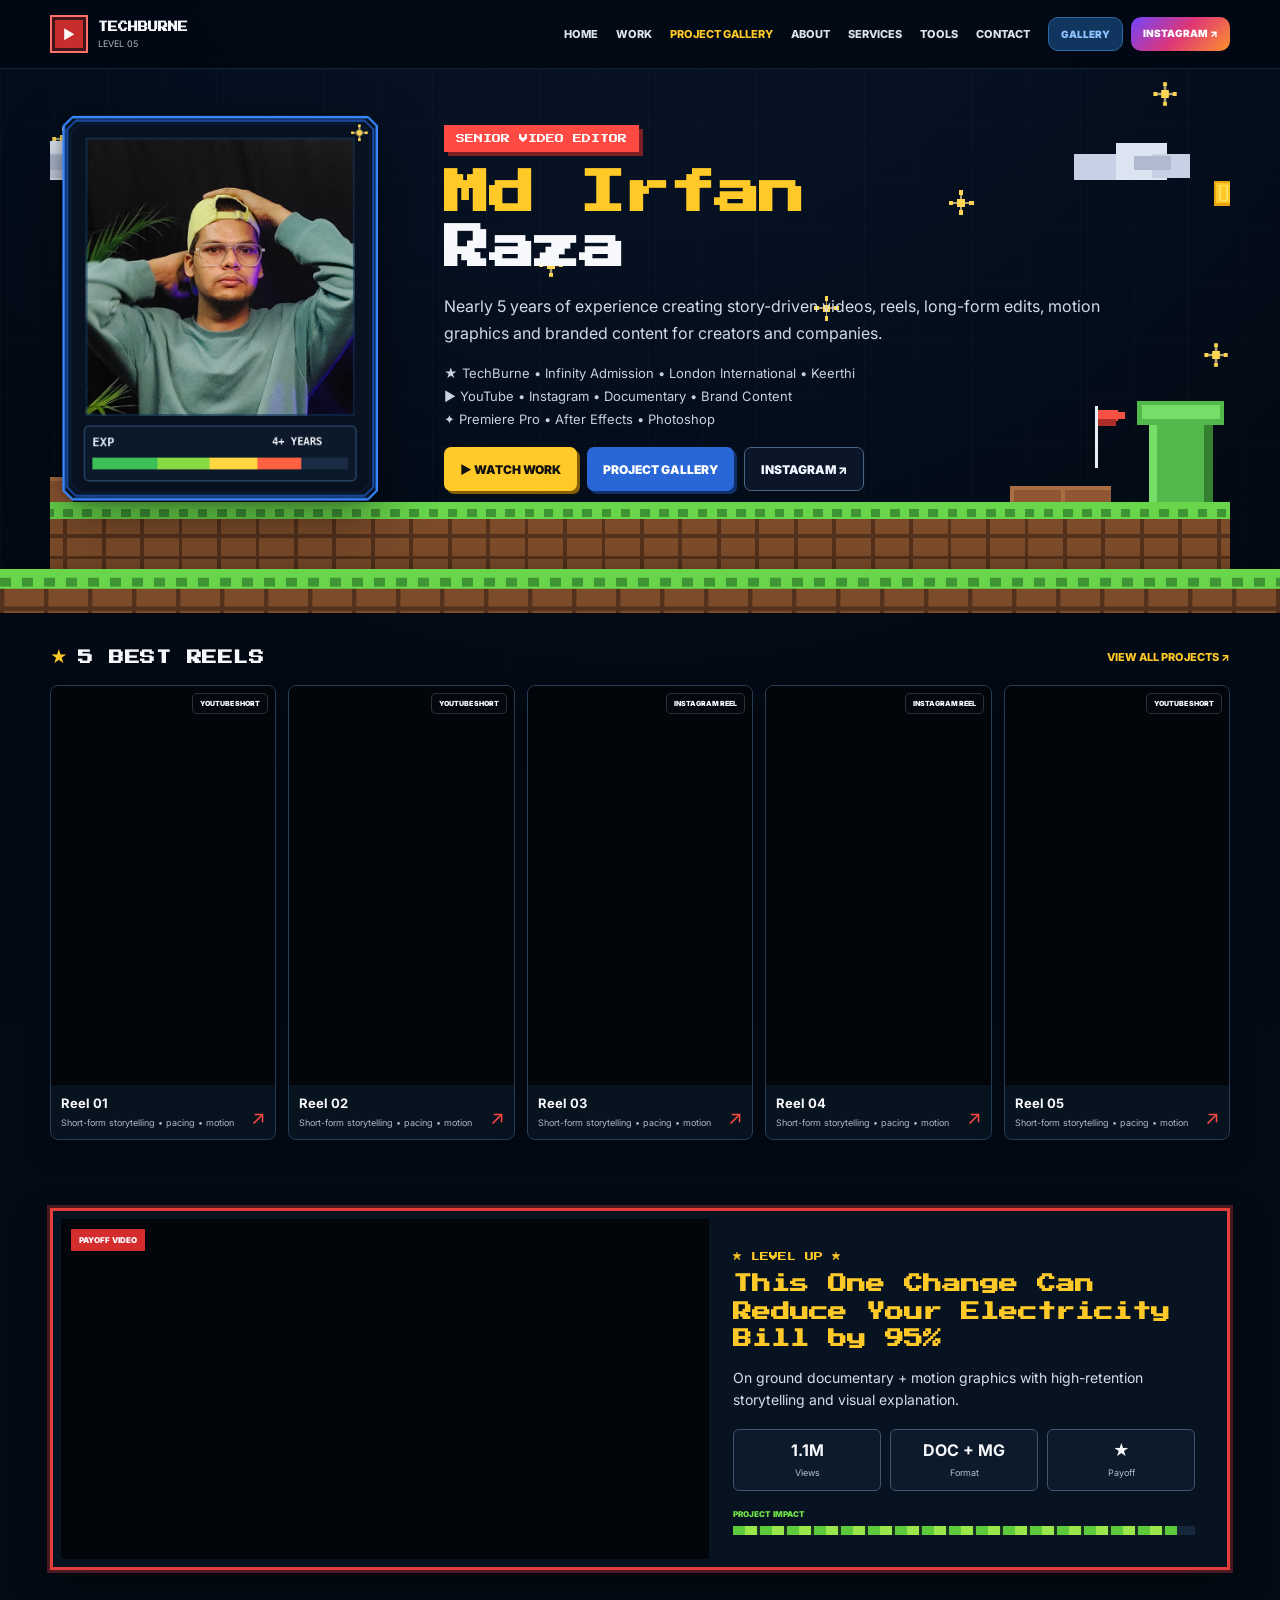
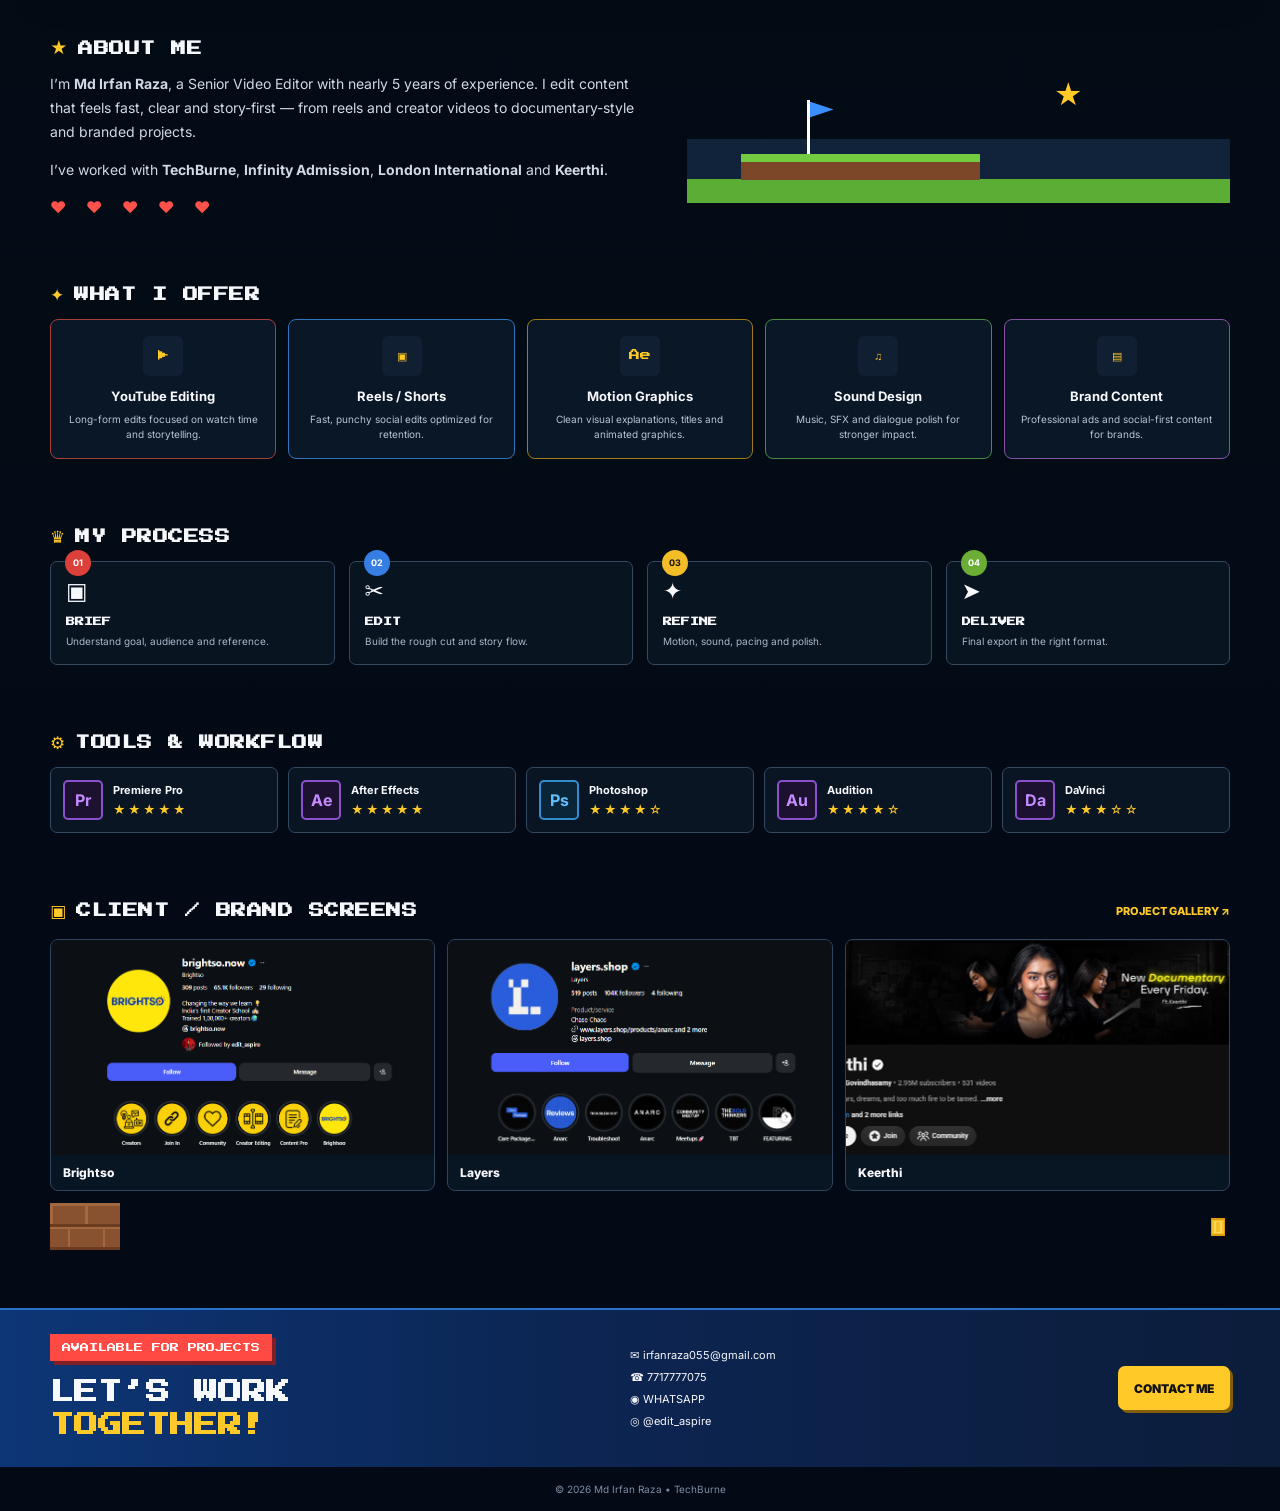
==== commit 78c3ba4f: "Add files via upload" ====
--- a/index.html
+++ b/index.html
@@ -8,7 +8,7 @@
   <link rel="preconnect" href="https://fonts.googleapis.com">
   <link rel="preconnect" href="https://fonts.gstatic.com" crossorigin>
   <link href="https://fonts.googleapis.com/css2?family=Press+Start+2P&family=Inter:wght@400;500;600;700;800&display=swap" rel="stylesheet">
-  <link rel="stylesheet" href="styles.css">
+  <link rel="stylesheet" href="styles-v8.css?v=8">
 </head>
 <body>
   <div class="ambient-stars" aria-hidden="true">
@@ -47,14 +47,9 @@
   <main>
     <section class="hero-stage" id="home">
       <div class="shell hero-grid">
-        <div class="profile-game-card">
-          <div class="profile-frame">
-            <img src="assets/irfan-photo.jpg" alt="Md Irfan Raza">
-          </div>
-          <div class="profile-stats">
-            <div><b>EXP</b><span>4+ YEARS</span></div>
-            <div class="xp-track"><i></i></div>
-          </div>
+        <img class="hero-scenery-png" src="assets/hero-scenery-v8.png?v=8" alt="" aria-hidden="true">
+        <div class="profile-card-wrap">
+          <img class="profile-card-png" src="assets/profile-card-v8.png?v=8" alt="Md Irfan Raza profile card">
         </div>
 
         <div class="hero-copy">
@@ -78,15 +73,6 @@
           </div>
         </div>
 
-        <img class="asset-cloud cloud-one" src="assets/cloud.png" alt="" aria-hidden="true">
-        <img class="asset-cloud cloud-two" src="assets/cloud.png" alt="" aria-hidden="true">
-        <img class="asset-ladder ladder-one" src="assets/ladder.png" alt="" aria-hidden="true">
-        <img class="asset-coin coin-one" src="assets/coin.png" alt="" aria-hidden="true">
-        <img class="asset-coin coin-two" src="assets/coin.png" alt="" aria-hidden="true">
-        <img class="asset-qblock qblock-one" src="assets/question-block.png" alt="" aria-hidden="true">
-        <img class="asset-pipe pipe-one" src="assets/pipe.png" alt="" aria-hidden="true">
-        <img class="asset-flag flag-one" src="assets/flag-red.png" alt="" aria-hidden="true">
-        <img class="asset-flag flag-two" src="assets/flag-blue.png" alt="" aria-hidden="true">
       </div>
       <div class="ground-strip" aria-hidden="true"></div>
     </section>
@@ -312,6 +298,6 @@
     <div class="shell">© <span id="year"></span> Md Irfan Raza • TechBurne</div>
   </footer>
 
-  <script src="script.js"></script>
+  <script src="script-v8.js?v=8"></script>
 </body>
 </html>
--- a/styles-v8.css
+++ b/styles-v8.css
@@ -0,0 +1,796 @@
+
+:root{
+  --bg:#020914;
+  --panel:#081424;
+  --panel2:#0d1b2d;
+  --line:#18324d;
+  --text:#f7f8fc;
+  --muted:#a8b4c5;
+  --yellow:#ffc928;
+  --red:#ff4a43;
+  --blue:#3c8cff;
+  --green:#68cd45;
+  --purple:#8e5cff;
+  --pixel:"Press Start 2P", monospace;
+  --body:"Inter",system-ui,sans-serif;
+}
+*{box-sizing:border-box}
+html{scroll-behavior:smooth}
+body{
+  margin:0;
+  background:
+    radial-gradient(circle at 50% -8%,rgba(30,67,125,.24),transparent 28%),
+    linear-gradient(#020914,#030b15 65%,#030915);
+  color:var(--text);
+  font-family:var(--body);
+  overflow-x:hidden;
+}
+a{color:inherit;text-decoration:none}
+img{display:block;max-width:100%}
+.shell{width:min(1180px,calc(100% - 28px));margin:0 auto}
+.section{padding:34px 0}
+.pixel-header{
+  position:sticky;
+  top:0;
+  z-index:100;
+  background:rgba(2,9,20,.94);
+  backdrop-filter:blur(12px);
+  border-bottom:1px solid #0d2137;
+}
+.header-inner{
+  min-height:68px;
+  display:flex;
+  align-items:center;
+  gap:18px;
+}
+.brand-block{
+  display:flex;
+  align-items:center;
+  gap:10px;
+  min-width:180px;
+}
+.brand-play{
+  width:38px;height:38px;
+  border:2px solid #ff716b;
+  display:grid;place-items:center;
+  color:white;background:#c72d2c;
+  box-shadow:inset 0 0 0 3px #40151a;
+  font-size:13px;
+}
+.brand-block b{
+  display:block;
+  font-family:var(--pixel);
+  font-size:10px;
+  line-height:1.5;
+}
+.brand-block small{
+  display:block;
+  color:#aeb7c5;
+  margin-top:3px;
+  font-size:9px;
+}
+.main-nav{
+  margin-left:auto;
+  display:flex;
+  gap:18px;
+  align-items:center;
+}
+.main-nav a{
+  font-size:11px;
+  font-weight:800;
+  color:#dce3ed;
+}
+.main-nav a:hover,.main-nav .nav-gallery{color:var(--yellow)}
+.header-actions{display:flex;gap:8px}
+.mini-btn{
+  padding:10px 12px;
+  font-size:10px;
+  font-weight:900;
+  border-radius:10px;
+  border:1px solid #28405c;
+  white-space:nowrap;
+}
+.gallery-btn{background:#0e2946;color:#8dc2ff}
+.insta-btn{
+  background:linear-gradient(135deg,#6e43ff,#dc3674,#ff8b2d);
+  color:white;border-color:transparent;
+}
+.menu-btn{display:none;margin-left:auto;background:#0e1d30;color:white;border:1px solid #29415b;border-radius:9px;padding:8px 10px}
+
+.hero-stage{
+  position:relative;
+  background:
+    linear-gradient(rgba(255,255,255,.018) 1px,transparent 1px),
+    linear-gradient(90deg,rgba(255,255,255,.018) 1px,transparent 1px);
+  background-size:54px 54px;
+}
+.hero-grid{
+  position:relative;
+  min-height:430px;
+  display:grid;
+  grid-template-columns:320px 1fr;
+  gap:48px;
+  align-items:center;
+  padding-top:34px;
+  padding-bottom:42px;
+}
+.profile-game-card{
+  width:100%;
+  border:4px solid #347eeb;
+  box-shadow:
+    0 0 0 4px #18315a,
+    0 0 0 7px #0a1426,
+    0 14px 30px rgba(0,0,0,.45);
+  background:#0b1425;
+  padding:10px;
+  clip-path:polygon(4% 0,96% 0,100% 4%,100% 96%,96% 100%,4% 100%,0 96%,0 4%);
+}
+.profile-frame{
+  height:300px;
+  overflow:hidden;
+  background:#101a28;
+}
+.profile-frame img{
+  width:100%;height:100%;
+  object-fit:cover;object-position:center 18%;
+  filter:saturate(.95) contrast(1.02);
+}
+.profile-stats{
+  padding:10px 2px 0;
+}
+.profile-stats>div:first-child{
+  display:flex;justify-content:space-between;
+  font-family:var(--pixel);
+  font-size:8px;
+}
+.xp-track{
+  height:11px;
+  background:#1b2a3f;
+  margin-top:9px;
+  border-radius:2px;
+  overflow:hidden;
+}
+.xp-track i{
+  display:block;height:100%;width:82%;
+  background:linear-gradient(90deg,#42b947 0 35%,#a6df42 35% 58%,#ffd431 58% 78%,#ff6a3c 78%);
+}
+.role-chip{
+  display:inline-block;
+  font-family:var(--pixel);
+  font-size:9px;
+  color:white;
+  background:var(--red);
+  padding:9px 12px;
+  margin:0 0 15px;
+  box-shadow:4px 4px 0 #7d1f24;
+}
+.hero-copy h1{
+  margin:0 0 16px;
+  font-family:var(--pixel);
+  font-size:clamp(30px,4.5vw,50px);
+  line-height:1.18;
+  letter-spacing:-1px;
+}
+.hero-copy h1 span{color:var(--yellow)}
+.hero-desc{
+  max-width:700px;
+  margin:0 0 18px;
+  color:#d2dae5;
+  line-height:1.7;
+  font-size:16px;
+}
+.hero-list{
+  display:grid;
+  gap:7px;
+  font-size:13px;
+  color:#c7d1df;
+}
+.hero-list p{margin:0}
+.hero-ctas{
+  display:flex;
+  flex-wrap:wrap;
+  gap:10px;
+  margin-top:20px;
+}
+.yellow-btn,.blue-btn,.outline-btn{
+  min-height:44px;
+  display:inline-flex;
+  align-items:center;
+  justify-content:center;
+  padding:0 16px;
+  font-weight:900;
+  border-radius:7px;
+  font-size:12px;
+}
+.yellow-btn{background:var(--yellow);color:#111;box-shadow:3px 3px 0 #835e05}
+.blue-btn{background:#2867d5;color:white;box-shadow:3px 3px 0 #10306a}
+.outline-btn{border:1px solid #4b6483;background:#0b1728;color:#f0f5ff}
+.pixel-cloud{
+  position:absolute;
+  width:64px;height:26px;
+  background:#c9d7ee;
+  box-shadow:18px -10px 0 #e3ecfa,38px 0 0 #c9d7ee;
+  opacity:.9;
+}
+.cloud-one{top:46px;left:13%;animation:cloudFloat 8s ease-in-out infinite}
+.cloud-two{top:62px;right:7%;transform:scale(.8);animation:cloudFloat 10s ease-in-out infinite reverse}
+.game-flag{
+  position:absolute;
+  width:42px;height:80px;
+  bottom:18px;
+}
+.game-flag:before{
+  content:"";position:absolute;left:5px;top:0;width:3px;height:64px;background:white;
+}
+.game-flag:after{
+  content:"";position:absolute;left:8px;top:5px;width:30px;height:18px;
+  background:var(--red);clip-path:polygon(0 0,100% 50%,0 100%);
+  transform-origin:left center;animation:flagWave 1.5s ease-in-out infinite;
+}
+.flag-one{right:20px}
+.flag-two{left:365px;transform:scale(.75)}
+.ground-strip{
+  height:26px;
+  background:
+    linear-gradient(#75d445 0 8px,#3c8b2f 8px 12px,#7b4728 12px 100%);
+  border-top:3px solid #9de85c;
+  box-shadow:inset 0 -7px 0 rgba(0,0,0,.14);
+}
+
+.section-title-row{
+  display:flex;
+  align-items:center;
+  justify-content:space-between;
+  gap:18px;
+  margin-bottom:18px;
+}
+.section-title-row.compact{margin-bottom:14px}
+.title-with-star{display:flex;align-items:center;gap:10px}
+.title-with-star>span{color:var(--yellow);font-size:17px}
+.section-title-row h2{
+  margin:0;
+  font-family:var(--pixel);
+  font-size:15px;
+  letter-spacing:.5px;
+}
+.text-link{
+  font-size:11px;
+  color:var(--yellow);
+  font-weight:800;
+}
+.five-work-row{
+  display:grid;
+  grid-template-columns:repeat(5,minmax(0,1fr));
+  gap:12px;
+}
+.work-card{
+  background:#081320;
+  border:1px solid #263d57;
+  border-radius:8px;
+  overflow:hidden;
+  box-shadow:0 12px 25px rgba(0,0,0,.22);
+}
+.work-media{
+  position:relative;
+  background:#02060b;
+}
+.vertical-media{aspect-ratio:9/16}
+.work-media iframe,.payoff-video iframe,.gallery-media iframe{
+  position:absolute;inset:0;width:100%;height:100%;border:0;
+}
+.work-badge{
+  position:absolute;right:7px;top:7px;
+  background:rgba(4,10,18,.88);
+  border:1px solid rgba(255,255,255,.16);
+  padding:5px 7px;
+  border-radius:5px;
+  font-size:7px;font-weight:900;
+}
+.work-meta{
+  display:flex;justify-content:space-between;align-items:end;
+  gap:8px;padding:10px;
+}
+.work-meta h3{margin:0 0 5px;font-size:13px}
+.work-meta p{margin:0;color:#aeb9c9;font-size:9px;line-height:1.45}
+.work-meta a{color:var(--red);font-size:19px}
+
+.payoff-card{
+  display:grid;
+  grid-template-columns:1.12fr .88fr;
+  background:#071321;
+  border:3px solid #e63f3b;
+  box-shadow:0 0 0 3px #491820,0 18px 35px rgba(0,0,0,.35);
+  padding:8px;
+  min-height:320px;
+}
+.payoff-video{
+  position:relative;
+  min-height:310px;
+  background:#02060b;
+}
+.featured-tag{
+  position:absolute;left:10px;top:10px;z-index:2;
+  background:#d52c2d;padding:6px 8px;font-size:8px;font-weight:900;
+}
+.payoff-copy{padding:24px}
+.level-up{color:var(--yellow);font-family:var(--pixel);font-size:9px}
+.payoff-copy h2{
+  margin:8px 0 10px;
+  color:var(--yellow);
+  font-family:var(--pixel);
+  font-size:19px;
+  line-height:1.45;
+}
+.payoff-copy>p:not(.level-up){color:#d5dee9;line-height:1.6;font-size:14px}
+.metric-cards{display:grid;grid-template-columns:repeat(3,1fr);gap:9px;margin:18px 0}
+.metric-cards div{
+  border:1px solid #41556c;background:#0c1a2b;
+  padding:10px;border-radius:6px;text-align:center
+}
+.metric-cards b{display:block;font-size:16px}
+.metric-cards span{font-size:9px;color:#b3bfce}
+.completion{font-size:8px;color:#6fe047;font-weight:900}
+.completion-bar{height:9px;margin-top:7px;background:#16263b}
+.completion-bar i{display:block;height:100%;width:96%;background:repeating-linear-gradient(90deg,#5cca3b 0 12px,#99e74a 12px 24px,#173420 24px 27px)}
+
+.info-zone{
+  display:grid;
+  grid-template-columns:1fr .9fr;
+  gap:34px;
+  align-items:center;
+}
+.about-copy p{color:#d1d9e5;line-height:1.7;font-size:14px}
+.hearts{color:#ff514b;letter-spacing:8px;margin-top:15px}
+.mini-level-scene{
+  position:relative;height:150px;
+  border-bottom:24px solid #5aae36;
+  background:linear-gradient(transparent 68%,#10233b 68%);
+}
+.mini-platform{
+  position:absolute;width:44%;height:26px;bottom:-1px;left:10%;
+  background:#7b4728;border-top:8px solid #72cb40;
+}
+.mini-flag{
+  position:absolute;bottom:24px;left:22%;height:55px;width:3px;background:white;
+}
+.mini-flag:after{
+  content:"";position:absolute;left:3px;top:2px;width:24px;height:16px;background:#3a8eff;
+  clip-path:polygon(0 0,100% 50%,0 100%);animation:flagWave 1.6s ease-in-out infinite;
+}
+.mini-star{position:absolute;top:25px;right:27%;color:var(--yellow);font-size:28px;animation:twinkle 1.5s infinite}
+
+.service-grid{display:grid;grid-template-columns:repeat(5,1fr);gap:12px}
+.service-grid article{
+  border:1px solid #2b4963;background:#0a1727;border-radius:8px;padding:16px;text-align:center;
+}
+.service-grid article:nth-child(1){border-color:#a74039}
+.service-grid article:nth-child(2){border-color:#2f75be}
+.service-grid article:nth-child(3){border-color:#a17a1a}
+.service-grid article:nth-child(4){border-color:#468c42}
+.service-grid article:nth-child(5){border-color:#8653a4}
+.service-grid article>span{display:inline-grid;place-items:center;width:40px;height:40px;border-radius:6px;background:#111f32;color:var(--yellow);font-family:var(--pixel);font-size:11px}
+.service-grid h3{font-size:13px;margin:12px 0 8px}
+.service-grid p{margin:0;color:#b8c4d4;font-size:10px;line-height:1.5}
+
+.process-row{display:grid;grid-template-columns:repeat(4,1fr);gap:14px;position:relative}
+.process-row article{
+  position:relative;border:1px solid #344960;border-radius:7px;padding:15px;background:#081420;
+}
+.process-row article b{
+  position:absolute;top:-12px;left:14px;width:26px;height:26px;border-radius:50%;
+  display:grid;place-items:center;background:#dc403b;color:white;font-size:9px;
+}
+.process-row article:nth-child(2) b{background:#367ee4}
+.process-row article:nth-child(3) b{background:#f2bd26;color:#111}
+.process-row article:nth-child(4) b{background:#6bad35}
+.process-row article>span{font-size:23px}
+.process-row h3{font-family:var(--pixel);font-size:9px;margin:12px 0 8px}
+.process-row p{margin:0;color:#aab7c8;font-size:10px;line-height:1.5}
+
+.tool-row{display:grid;grid-template-columns:repeat(5,1fr);gap:10px}
+.tool-row article{
+  display:flex;gap:10px;align-items:center;border:1px solid #334a63;background:#091523;padding:12px;border-radius:7px;
+}
+.tool-row article>b{
+  width:40px;height:40px;display:grid;place-items:center;border:2px solid #8a50d0;color:#c58aff;background:#1c1230;border-radius:5px;
+}
+.tool-row article:nth-child(3)>b{border-color:#318dd0;color:#61c0ff;background:#0b2538}
+.tool-row h3{margin:0 0 5px;font-size:11px}
+.tool-row p{margin:0;color:var(--yellow);font-size:12px;letter-spacing:2px}
+
+.screens-grid{display:grid;grid-template-columns:repeat(3,1fr);gap:12px}
+.screens-grid figure{
+  margin:0;background:#081523;border:1px solid #30455d;border-radius:8px;overflow:hidden;
+}
+.screens-grid img{width:100%;aspect-ratio:16/9;object-fit:cover}
+.screens-grid figcaption{padding:10px 12px;font-size:12px;font-weight:800}
+
+.cta-section{
+  background:linear-gradient(90deg,#0d3677,#0c2552 45%,#0c1d3b);
+  border-top:2px solid #2773cc;
+  margin-top:24px;
+  padding:24px 0;
+}
+.cta-grid{
+  display:grid;grid-template-columns:1.2fr 1fr auto;gap:24px;align-items:center;
+}
+.cta-grid h2{
+  margin:0;font-family:var(--pixel);font-size:24px;line-height:1.4
+}
+.cta-grid h2 span{color:var(--yellow)}
+.contact-items{display:grid;gap:8px;font-size:11px}
+.big-contact{white-space:nowrap}
+.footer{padding:16px 0;text-align:center;color:#7e8ea4;font-size:10px}
+
+.ambient-stars i{
+  position:fixed;z-index:-1;width:4px;height:4px;background:#ffd34a;box-shadow:0 0 10px #ffd34a;
+  animation:twinkle 1.8s ease-in-out infinite;
+}
+.ambient-stars .s1{top:14%;left:4%}.ambient-stars .s2{top:9%;right:8%;animation-delay:.4s}
+.ambient-stars .s3{top:28%;left:42%;animation-delay:.7s}.ambient-stars .s4{top:38%;right:4%;animation-delay:1s}.ambient-stars .s5{top:61%;left:8%;animation-delay:1.3s}
+
+.gallery-hero{
+  padding:55px 0 40px;
+  min-height:260px;
+}
+.gallery-hero h1{
+  margin:0;font-family:var(--pixel);font-size:clamp(28px,5vw,52px);line-height:1.25
+}
+.gallery-hero h1 span{color:var(--yellow)}
+.gallery-hero>p:not(.role-chip){color:#bdc9d8;max-width:720px;line-height:1.7}
+.gallery-counts{display:flex;gap:12px;margin-top:20px}
+.gallery-counts div{min-width:120px;border:1px solid #2d4964;background:#091625;padding:12px;border-radius:7px}
+.gallery-counts b{display:block;color:var(--yellow);font-size:22px}
+.gallery-counts span{font-size:9px;color:#b8c4d3}
+.gallery-reels-grid{display:grid;grid-template-columns:repeat(4,1fr);gap:13px}
+.gallery-long-grid{display:grid;grid-template-columns:repeat(2,1fr);gap:14px}
+.gallery-card{border:1px solid #2a435d;background:#081421;border-radius:8px;overflow:hidden}
+.gallery-media{position:relative;background:#02060b}
+.wide-media{aspect-ratio:16/9}
+.gallery-info{display:flex;justify-content:space-between;align-items:center;padding:10px 11px}
+.gallery-info h3{margin:0;font-size:11px}
+.gallery-info a{color:var(--yellow);font-size:9px;font-weight:900}
+
+@keyframes flagWave{
+  0%,100%{transform:skewY(0deg) scaleX(1)}
+  50%{transform:skewY(-7deg) scaleX(.87)}
+}
+@keyframes twinkle{
+  0%,100%{opacity:.45;transform:scale(.7)}
+  50%{opacity:1;transform:scale(1.35)}
+}
+@keyframes cloudFloat{
+  0%,100%{transform:translateX(0)}
+  50%{transform:translateX(14px)}
+}
+
+@media(max-width:1100px){
+  .main-nav{display:none;position:absolute;top:68px;left:0;right:0;background:#05101e;border-bottom:1px solid #23364f;padding:14px;flex-direction:column;align-items:flex-start}
+  .main-nav.open{display:flex}
+  .menu-btn{display:block}
+  .header-actions{margin-left:0}
+  .brand-block{min-width:auto}
+  .five-work-row{overflow-x:auto;grid-template-columns:repeat(5,220px);padding-bottom:8px}
+  .five-work-row::-webkit-scrollbar{height:6px}.five-work-row::-webkit-scrollbar-thumb{background:#284867}
+  .service-grid{grid-template-columns:repeat(3,1fr)}
+  .tool-row{grid-template-columns:repeat(3,1fr)}
+  .gallery-reels-grid{grid-template-columns:repeat(3,1fr)}
+}
+@media(max-width:840px){
+  .hero-grid{grid-template-columns:1fr;gap:28px}
+  .profile-game-card{max-width:340px}
+  .flag-two{left:auto;right:80px}
+  .payoff-card{grid-template-columns:1fr}
+  .info-zone{grid-template-columns:1fr}
+  .process-row{grid-template-columns:repeat(2,1fr)}
+  .service-grid{grid-template-columns:repeat(2,1fr)}
+  .screens-grid{grid-template-columns:1fr}
+  .cta-grid{grid-template-columns:1fr}
+  .gallery-long-grid{grid-template-columns:1fr}
+}
+@media(max-width:620px){
+  .shell{width:min(100% - 16px,1180px)}
+  .header-inner{min-height:62px;gap:8px}
+  .brand-block b{font-size:8px}
+  .brand-block small{font-size:7px}
+  .brand-play{width:32px;height:32px}
+  .mini-btn{padding:8px 9px;font-size:8px}
+  .menu-btn{padding:7px 8px}
+  .hero-grid{padding-top:22px}
+  .hero-copy h1{font-size:29px}
+  .hero-desc{font-size:14px}
+  .hero-list{font-size:11px}
+  .profile-frame{height:280px}
+  .five-work-row{grid-template-columns:repeat(5,78vw)}
+  .payoff-copy{padding:16px}
+  .payoff-copy h2{font-size:15px}
+  .metric-cards{grid-template-columns:1fr}
+  .service-grid,.process-row,.tool-row{grid-template-columns:1fr}
+  .section-title-row{align-items:flex-start;flex-direction:column}
+  .gallery-reels-grid{grid-template-columns:1fr}
+  .gallery-counts{width:100%}
+  .gallery-counts div{flex:1}
+  .cta-grid h2{font-size:19px}
+}
+
+
+/* ---------- V7 PNG asset based decorations ---------- */
+.ambient-stars{
+  position:fixed;
+  inset:0;
+  pointer-events:none;
+  z-index:-1;
+}
+.ambient-stars i{
+  position:fixed;
+  width:26px;
+  height:26px;
+  background:url('assets/star.png') center/contain no-repeat;
+  animation:twinkle 1.9s ease-in-out infinite;
+  box-shadow:none;
+}
+.hero-stage{overflow:hidden}
+.asset-cloud,
+.asset-flag,
+.asset-coin,
+.asset-qblock,
+.asset-pipe,
+.asset-ladder{
+  position:absolute;
+  user-select:none;
+  pointer-events:none;
+  image-rendering:pixelated;
+}
+.asset-cloud{
+  width:120px;
+  opacity:.96;
+  filter:drop-shadow(0 10px 12px rgba(0,0,0,.18));
+  animation:cloudFloat 8s ease-in-out infinite;
+}
+.cloud-one{top:36px;left:10%}
+.cloud-two{top:52px;right:8%;width:110px;animation-duration:10s;animation-direction:reverse}
+.asset-ladder{left:6px;bottom:26px;width:34px;opacity:.92}
+.asset-coin{width:24px;animation:coinFloat 2.8s ease-in-out infinite}
+.coin-one{right:9%;top:84px}
+.coin-two{right:4%;top:134px;animation-delay:.6s}
+.asset-qblock{right:3%;top:158px;width:56px;animation:bob 2.4s ease-in-out infinite}
+.asset-pipe{right:24px;bottom:8px;width:90px}
+.asset-flag{width:34px;bottom:24px;animation:flagAssetWave 1.6s ease-in-out infinite;transform-origin:15px 90px}
+.flag-one{right:108px}
+.flag-two{left:334px;width:30px;animation-delay:.3s}
+.ground-strip{
+  height:40px;
+  background:url('assets/ground-tile.png') left top/160px 40px repeat-x;
+  border-top:none;
+  box-shadow:none;
+}
+.screens-decor{
+  display:flex;
+  justify-content:space-between;
+  align-items:center;
+  margin-top:12px;
+  opacity:.96;
+}
+.screens-decor img:first-child{width:70px;image-rendering:pixelated}
+.screens-decor img:last-child{width:24px;image-rendering:pixelated}
+
+.gallery-decor{
+  position:relative;
+  height:0;
+}
+.gallery-decor img{
+  position:absolute;
+  image-rendering:pixelated;
+  pointer-events:none;
+}
+.gallery-cloud-left{left:40px;top:-210px;width:120px;animation:cloudFloat 8s ease-in-out infinite}
+.gallery-cloud-right{right:20px;top:-190px;width:112px;animation:cloudFloat 10s ease-in-out infinite reverse}
+.gallery-coin{right:90px;top:-130px;width:24px;animation:coinFloat 2.8s ease-in-out infinite}
+.gallery-flag{right:18px;top:-40px;width:34px;animation:flagAssetWave 1.6s ease-in-out infinite;transform-origin:15px 90px}
+
+@keyframes coinFloat{
+  0%,100%{transform:translateY(0)}
+  50%{transform:translateY(-8px)}
+}
+@keyframes bob{
+  0%,100%{transform:translateY(0)}
+  50%{transform:translateY(-6px)}
+}
+@keyframes flagAssetWave{
+  0%,100%{transform:rotate(0deg)}
+  50%{transform:rotate(-4deg)}
+}
+
+@media(max-width:1100px){
+  .coin-two,.qblock-one{display:none}
+}
+@media(max-width:840px){
+  .asset-cloud{width:92px}
+  .asset-pipe{width:70px;right:10px}
+  .flag-two{left:auto;right:86px}
+  .coin-one{top:72px}
+}
+@media(max-width:620px){
+  .cloud-one{left:6%}
+  .cloud-two{right:2%}
+  .asset-ladder{display:none}
+  .asset-pipe{width:58px}
+  .flag-one{right:76px}
+  .flag-two{display:none}
+  .asset-qblock{top:148px;width:48px}
+}
+
+
+/* =========================
+   V8 — REAL PNG HERO SYSTEM
+   ========================= */
+
+/* Disable all old CSS-drawn hero art completely */
+.pixel-cloud,
+.game-flag,
+.asset-cloud,
+.asset-flag,
+.asset-coin,
+.asset-qblock,
+.asset-pipe,
+.asset-ladder{
+  display:none !important;
+}
+
+.hero-stage{
+  position:relative;
+  overflow:hidden;
+  min-height:500px;
+}
+.hero-grid{
+  position:relative;
+  z-index:2;
+  min-height:500px;
+  grid-template-columns:340px minmax(0,1fr);
+  gap:54px;
+  padding-top:38px;
+  padding-bottom:60px;
+}
+
+/* Single PNG scenery stays behind content */
+.hero-scenery-png{
+  position:absolute;
+  z-index:0;
+  inset:0;
+  width:100%;
+  height:100%;
+  object-fit:cover;
+  object-position:center bottom;
+  pointer-events:none;
+  image-rendering:pixelated;
+}
+
+/* Profile is now one composited PNG; no CSS border, no overlap */
+.profile-card-wrap{
+  position:relative;
+  z-index:3;
+  width:100%;
+  display:flex;
+  justify-content:center;
+  align-items:center;
+}
+.profile-card-png{
+  width:min(100%,330px);
+  height:auto;
+  display:block;
+  filter:drop-shadow(0 18px 28px rgba(0,0,0,.42));
+  image-rendering:auto;
+}
+
+/* Ensure text is always above scenery */
+.hero-copy{
+  position:relative;
+  z-index:4;
+}
+
+/* Slightly cleaner title */
+.hero-copy h1{
+  font-size:clamp(28px,4.2vw,46px);
+  line-height:1.2;
+}
+
+/* Real tiled PNG ground */
+.ground-strip{
+  position:relative;
+  z-index:5;
+  height:44px;
+  background:url('assets/ground-tile.png?v=8') left top/176px 88px repeat-x !important;
+  border:0 !important;
+  box-shadow:0 -5px 18px rgba(0,0,0,.25) !important;
+}
+
+/* Gallery uses a PNG scenery layer too */
+.gallery-scenery-png{
+  position:absolute;
+  top:68px;
+  left:0;
+  width:100%;
+  height:300px;
+  object-fit:cover;
+  object-position:center;
+  pointer-events:none;
+  z-index:0;
+  image-rendering:pixelated;
+}
+.gallery-hero{
+  position:relative;
+  z-index:2;
+}
+.gallery-decor{display:none!important}
+
+/* Make the top action buttons impossible to miss */
+.header-actions{
+  display:flex !important;
+  gap:8px;
+  position:relative;
+  z-index:120;
+}
+.gallery-btn{
+  background:#10355f !important;
+  color:#8fc4ff !important;
+  border-color:#2d68a7 !important;
+}
+.insta-btn{
+  background:linear-gradient(135deg,#7144ff,#dd3677,#ff922d) !important;
+  color:#fff !important;
+  border:0 !important;
+}
+
+@media(max-width:1100px){
+  .hero-grid{
+    grid-template-columns:300px 1fr;
+    gap:34px;
+  }
+  .profile-card-png{width:290px}
+}
+
+@media(max-width:840px){
+  .hero-grid{
+    grid-template-columns:1fr;
+    gap:18px;
+    padding-top:26px;
+  }
+  .profile-card-wrap{
+    justify-content:flex-start;
+  }
+  .profile-card-png{
+    width:min(78vw,320px);
+  }
+  .hero-scenery-png{
+    opacity:.82;
+    object-position:64% bottom;
+  }
+}
+
+@media(max-width:620px){
+  .header-actions{
+    gap:5px;
+  }
+  .mini-btn{
+    padding:7px 8px !important;
+    font-size:7px !important;
+  }
+  .hero-stage{
+    min-height:unset;
+  }
+  .hero-grid{
+    min-height:unset;
+    padding-bottom:48px;
+  }
+  .profile-card-png{
+    width:min(82vw,300px);
+  }
+  .hero-scenery-png{
+    height:100%;
+    opacity:.62;
+    object-position:72% bottom;
+  }
+  .hero-copy h1{
+    font-size:27px;
+  }
+}
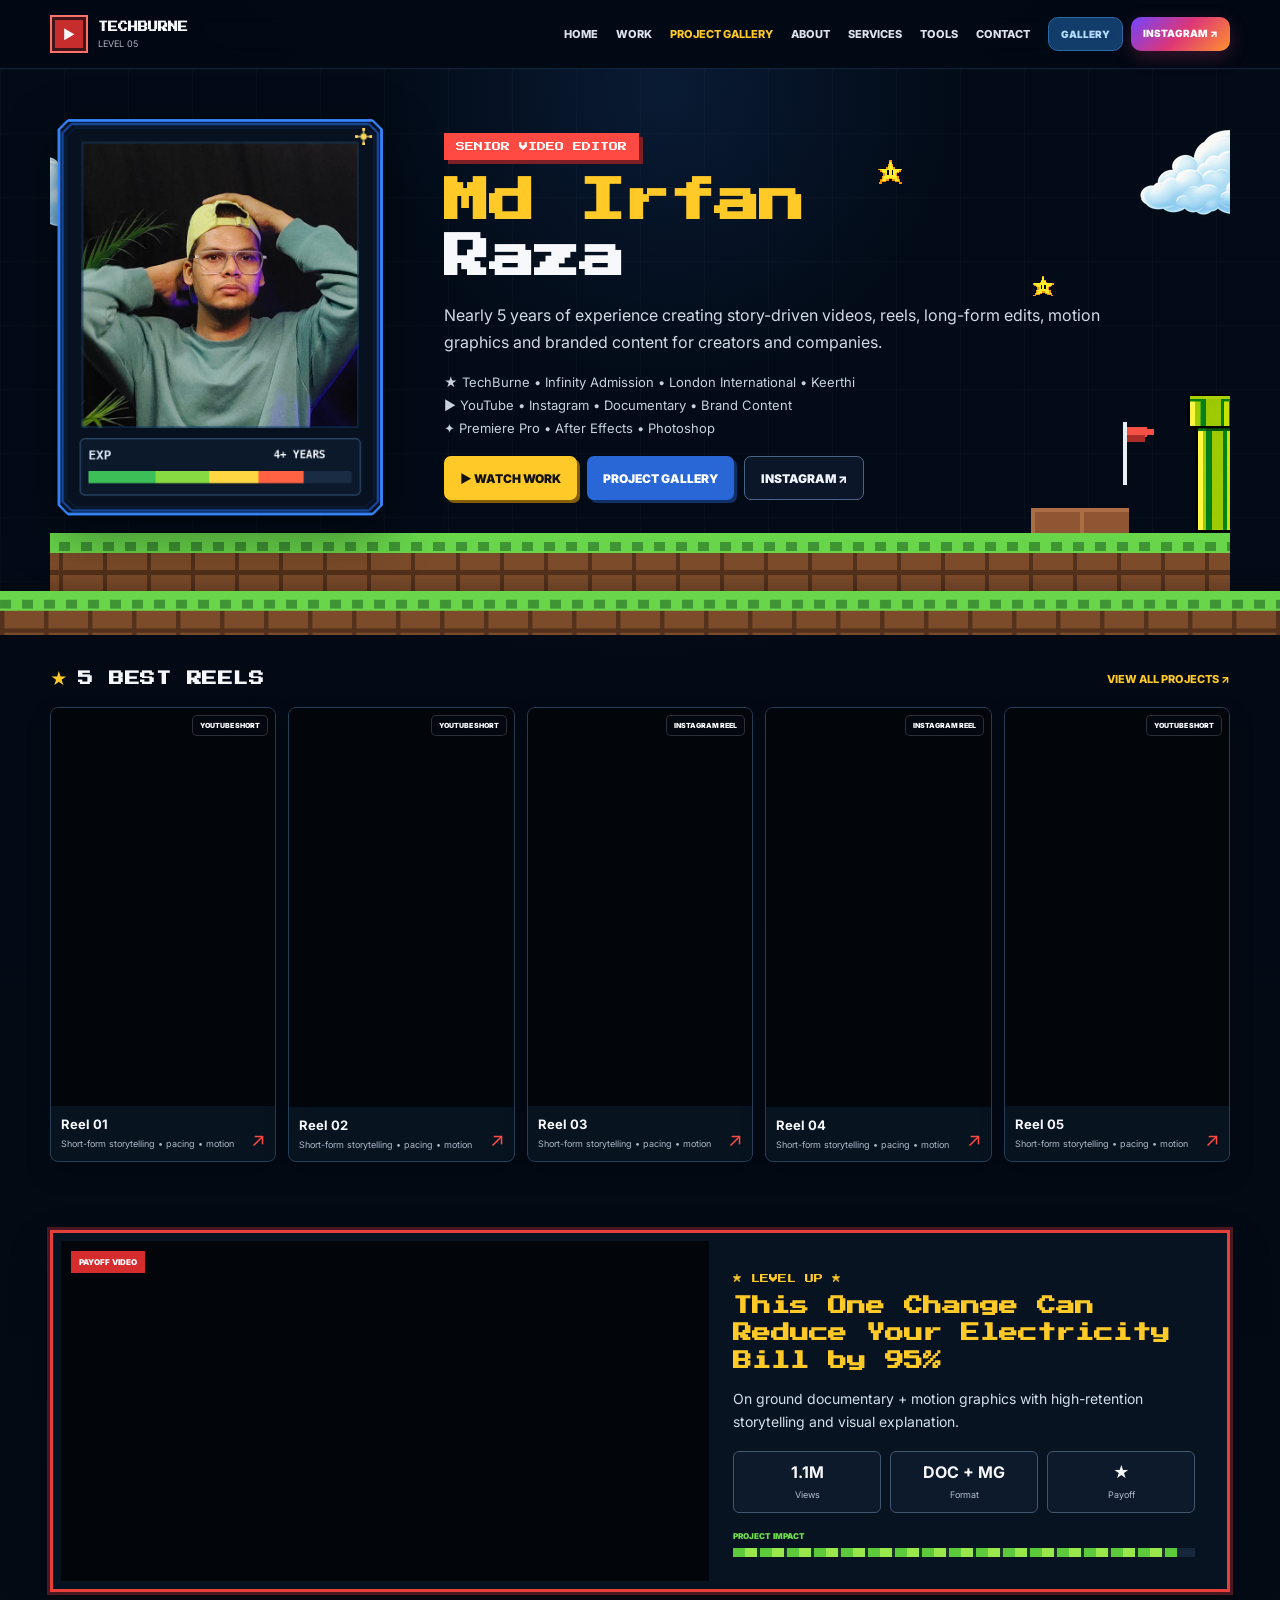
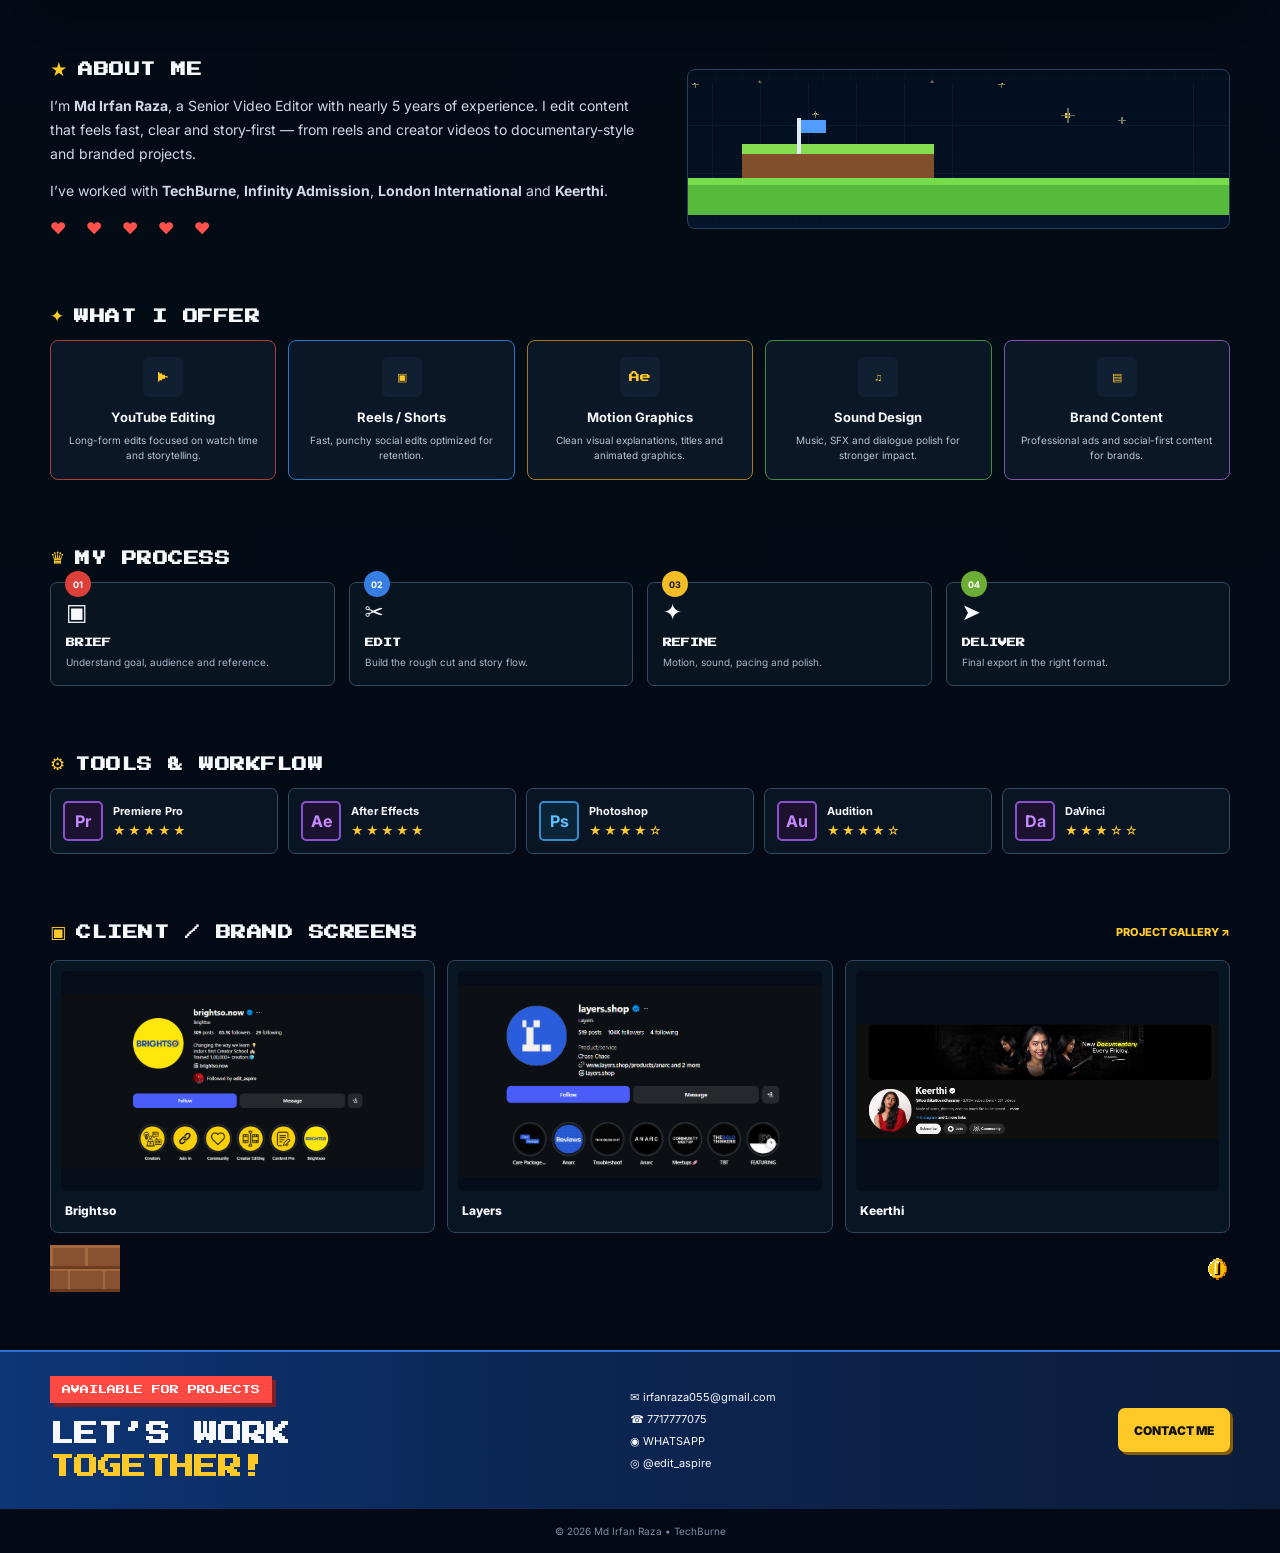
==== commit bcd0900e: "Add files via upload" ====
--- a/index.html
+++ b/index.html
@@ -8,7 +8,7 @@
   <link rel="preconnect" href="https://fonts.googleapis.com">
   <link rel="preconnect" href="https://fonts.gstatic.com" crossorigin>
   <link href="https://fonts.googleapis.com/css2?family=Press+Start+2P&family=Inter:wght@400;500;600;700;800&display=swap" rel="stylesheet">
-  <link rel="stylesheet" href="styles-v8.css?v=8">
+  <link rel="stylesheet" href="styles-v10.css?v=10">
 </head>
 <body>
   <div class="ambient-stars" aria-hidden="true">
@@ -47,7 +47,7 @@
   <main>
     <section class="hero-stage" id="home">
       <div class="shell hero-grid">
-        <img class="hero-scenery-png" src="assets/hero-scenery-v8.png?v=8" alt="" aria-hidden="true">
+        <img class="hero-scenery-png" src="assets/hero-scenery-v10.png?v=10" alt="" aria-hidden="true">
         <div class="profile-card-wrap">
           <img class="profile-card-png" src="assets/profile-card-v8.png?v=8" alt="Md Irfan Raza profile card">
         </div>
@@ -214,11 +214,7 @@
         <div class="hearts" aria-label="experience level">♥ ♥ ♥ ♥ ♥</div>
       </div>
 
-      <div class="mini-level-scene" aria-hidden="true">
-        <div class="mini-flag"></div>
-        <div class="mini-star">★</div>
-        <div class="mini-platform"></div>
-      </div>
+      <div class="mini-scene-wrap" aria-hidden="true"><img src="assets/mini-scene-v9.png?v=9" alt=""></div>
     </section>
 
     <section class="section shell" id="services">
@@ -298,6 +294,6 @@
     <div class="shell">© <span id="year"></span> Md Irfan Raza • TechBurne</div>
   </footer>
 
-  <script src="script-v8.js?v=8"></script>
+  <script src="script-v10.js?v=10"></script>
 </body>
 </html>
--- a/styles-v10.css
+++ b/styles-v10.css
@@ -0,0 +1,1007 @@
+
+:root{
+  --bg:#020914;
+  --panel:#081424;
+  --panel2:#0d1b2d;
+  --line:#18324d;
+  --text:#f7f8fc;
+  --muted:#a8b4c5;
+  --yellow:#ffc928;
+  --red:#ff4a43;
+  --blue:#3c8cff;
+  --green:#68cd45;
+  --purple:#8e5cff;
+  --pixel:"Press Start 2P", monospace;
+  --body:"Inter",system-ui,sans-serif;
+}
+*{box-sizing:border-box}
+html{scroll-behavior:smooth}
+body{
+  margin:0;
+  background:
+    radial-gradient(circle at 50% -8%,rgba(30,67,125,.24),transparent 28%),
+    linear-gradient(#020914,#030b15 65%,#030915);
+  color:var(--text);
+  font-family:var(--body);
+  overflow-x:hidden;
+}
+a{color:inherit;text-decoration:none}
+img{display:block;max-width:100%}
+.shell{width:min(1180px,calc(100% - 28px));margin:0 auto}
+.section{padding:34px 0}
+.pixel-header{
+  position:sticky;
+  top:0;
+  z-index:100;
+  background:rgba(2,9,20,.94);
+  backdrop-filter:blur(12px);
+  border-bottom:1px solid #0d2137;
+}
+.header-inner{
+  min-height:68px;
+  display:flex;
+  align-items:center;
+  gap:18px;
+}
+.brand-block{
+  display:flex;
+  align-items:center;
+  gap:10px;
+  min-width:180px;
+}
+.brand-play{
+  width:38px;height:38px;
+  border:2px solid #ff716b;
+  display:grid;place-items:center;
+  color:white;background:#c72d2c;
+  box-shadow:inset 0 0 0 3px #40151a;
+  font-size:13px;
+}
+.brand-block b{
+  display:block;
+  font-family:var(--pixel);
+  font-size:10px;
+  line-height:1.5;
+}
+.brand-block small{
+  display:block;
+  color:#aeb7c5;
+  margin-top:3px;
+  font-size:9px;
+}
+.main-nav{
+  margin-left:auto;
+  display:flex;
+  gap:18px;
+  align-items:center;
+}
+.main-nav a{
+  font-size:11px;
+  font-weight:800;
+  color:#dce3ed;
+}
+.main-nav a:hover,.main-nav .nav-gallery{color:var(--yellow)}
+.header-actions{display:flex;gap:8px}
+.mini-btn{
+  padding:10px 12px;
+  font-size:10px;
+  font-weight:900;
+  border-radius:10px;
+  border:1px solid #28405c;
+  white-space:nowrap;
+}
+.gallery-btn{background:#0e2946;color:#8dc2ff}
+.insta-btn{
+  background:linear-gradient(135deg,#6e43ff,#dc3674,#ff8b2d);
+  color:white;border-color:transparent;
+}
+.menu-btn{display:none;margin-left:auto;background:#0e1d30;color:white;border:1px solid #29415b;border-radius:9px;padding:8px 10px}
+
+.hero-stage{
+  position:relative;
+  background:
+    linear-gradient(rgba(255,255,255,.018) 1px,transparent 1px),
+    linear-gradient(90deg,rgba(255,255,255,.018) 1px,transparent 1px);
+  background-size:54px 54px;
+}
+.hero-grid{
+  position:relative;
+  min-height:430px;
+  display:grid;
+  grid-template-columns:320px 1fr;
+  gap:48px;
+  align-items:center;
+  padding-top:34px;
+  padding-bottom:42px;
+}
+.profile-game-card{
+  width:100%;
+  border:4px solid #347eeb;
+  box-shadow:
+    0 0 0 4px #18315a,
+    0 0 0 7px #0a1426,
+    0 14px 30px rgba(0,0,0,.45);
+  background:#0b1425;
+  padding:10px;
+  clip-path:polygon(4% 0,96% 0,100% 4%,100% 96%,96% 100%,4% 100%,0 96%,0 4%);
+}
+.profile-frame{
+  height:300px;
+  overflow:hidden;
+  background:#101a28;
+}
+.profile-frame img{
+  width:100%;height:100%;
+  object-fit:cover;object-position:center 18%;
+  filter:saturate(.95) contrast(1.02);
+}
+.profile-stats{
+  padding:10px 2px 0;
+}
+.profile-stats>div:first-child{
+  display:flex;justify-content:space-between;
+  font-family:var(--pixel);
+  font-size:8px;
+}
+.xp-track{
+  height:11px;
+  background:#1b2a3f;
+  margin-top:9px;
+  border-radius:2px;
+  overflow:hidden;
+}
+.xp-track i{
+  display:block;height:100%;width:82%;
+  background:linear-gradient(90deg,#42b947 0 35%,#a6df42 35% 58%,#ffd431 58% 78%,#ff6a3c 78%);
+}
+.role-chip{
+  display:inline-block;
+  font-family:var(--pixel);
+  font-size:9px;
+  color:white;
+  background:var(--red);
+  padding:9px 12px;
+  margin:0 0 15px;
+  box-shadow:4px 4px 0 #7d1f24;
+}
+.hero-copy h1{
+  margin:0 0 16px;
+  font-family:var(--pixel);
+  font-size:clamp(30px,4.5vw,50px);
+  line-height:1.18;
+  letter-spacing:-1px;
+}
+.hero-copy h1 span{color:var(--yellow)}
+.hero-desc{
+  max-width:700px;
+  margin:0 0 18px;
+  color:#d2dae5;
+  line-height:1.7;
+  font-size:16px;
+}
+.hero-list{
+  display:grid;
+  gap:7px;
+  font-size:13px;
+  color:#c7d1df;
+}
+.hero-list p{margin:0}
+.hero-ctas{
+  display:flex;
+  flex-wrap:wrap;
+  gap:10px;
+  margin-top:20px;
+}
+.yellow-btn,.blue-btn,.outline-btn{
+  min-height:44px;
+  display:inline-flex;
+  align-items:center;
+  justify-content:center;
+  padding:0 16px;
+  font-weight:900;
+  border-radius:7px;
+  font-size:12px;
+}
+.yellow-btn{background:var(--yellow);color:#111;box-shadow:3px 3px 0 #835e05}
+.blue-btn{background:#2867d5;color:white;box-shadow:3px 3px 0 #10306a}
+.outline-btn{border:1px solid #4b6483;background:#0b1728;color:#f0f5ff}
+.pixel-cloud{
+  position:absolute;
+  width:64px;height:26px;
+  background:#c9d7ee;
+  box-shadow:18px -10px 0 #e3ecfa,38px 0 0 #c9d7ee;
+  opacity:.9;
+}
+.cloud-one{top:46px;left:13%;animation:cloudFloat 8s ease-in-out infinite}
+.cloud-two{top:62px;right:7%;transform:scale(.8);animation:cloudFloat 10s ease-in-out infinite reverse}
+.game-flag{
+  position:absolute;
+  width:42px;height:80px;
+  bottom:18px;
+}
+.game-flag:before{
+  content:"";position:absolute;left:5px;top:0;width:3px;height:64px;background:white;
+}
+.game-flag:after{
+  content:"";position:absolute;left:8px;top:5px;width:30px;height:18px;
+  background:var(--red);clip-path:polygon(0 0,100% 50%,0 100%);
+  transform-origin:left center;animation:flagWave 1.5s ease-in-out infinite;
+}
+.flag-one{right:20px}
+.flag-two{left:365px;transform:scale(.75)}
+.ground-strip{
+  height:26px;
+  background:
+    linear-gradient(#75d445 0 8px,#3c8b2f 8px 12px,#7b4728 12px 100%);
+  border-top:3px solid #9de85c;
+  box-shadow:inset 0 -7px 0 rgba(0,0,0,.14);
+}
+
+.section-title-row{
+  display:flex;
+  align-items:center;
+  justify-content:space-between;
+  gap:18px;
+  margin-bottom:18px;
+}
+.section-title-row.compact{margin-bottom:14px}
+.title-with-star{display:flex;align-items:center;gap:10px}
+.title-with-star>span{color:var(--yellow);font-size:17px}
+.section-title-row h2{
+  margin:0;
+  font-family:var(--pixel);
+  font-size:15px;
+  letter-spacing:.5px;
+}
+.text-link{
+  font-size:11px;
+  color:var(--yellow);
+  font-weight:800;
+}
+.five-work-row{
+  display:grid;
+  grid-template-columns:repeat(5,minmax(0,1fr));
+  gap:12px;
+}
+.work-card{
+  background:#081320;
+  border:1px solid #263d57;
+  border-radius:8px;
+  overflow:hidden;
+  box-shadow:0 12px 25px rgba(0,0,0,.22);
+}
+.work-media{
+  position:relative;
+  background:#02060b;
+}
+.vertical-media{aspect-ratio:9/16}
+.work-media iframe,.payoff-video iframe,.gallery-media iframe{
+  position:absolute;inset:0;width:100%;height:100%;border:0;
+}
+.work-badge{
+  position:absolute;right:7px;top:7px;
+  background:rgba(4,10,18,.88);
+  border:1px solid rgba(255,255,255,.16);
+  padding:5px 7px;
+  border-radius:5px;
+  font-size:7px;font-weight:900;
+}
+.work-meta{
+  display:flex;justify-content:space-between;align-items:end;
+  gap:8px;padding:10px;
+}
+.work-meta h3{margin:0 0 5px;font-size:13px}
+.work-meta p{margin:0;color:#aeb9c9;font-size:9px;line-height:1.45}
+.work-meta a{color:var(--red);font-size:19px}
+
+.payoff-card{
+  display:grid;
+  grid-template-columns:1.12fr .88fr;
+  background:#071321;
+  border:3px solid #e63f3b;
+  box-shadow:0 0 0 3px #491820,0 18px 35px rgba(0,0,0,.35);
+  padding:8px;
+  min-height:320px;
+}
+.payoff-video{
+  position:relative;
+  min-height:310px;
+  background:#02060b;
+}
+.featured-tag{
+  position:absolute;left:10px;top:10px;z-index:2;
+  background:#d52c2d;padding:6px 8px;font-size:8px;font-weight:900;
+}
+.payoff-copy{padding:24px}
+.level-up{color:var(--yellow);font-family:var(--pixel);font-size:9px}
+.payoff-copy h2{
+  margin:8px 0 10px;
+  color:var(--yellow);
+  font-family:var(--pixel);
+  font-size:19px;
+  line-height:1.45;
+}
+.payoff-copy>p:not(.level-up){color:#d5dee9;line-height:1.6;font-size:14px}
+.metric-cards{display:grid;grid-template-columns:repeat(3,1fr);gap:9px;margin:18px 0}
+.metric-cards div{
+  border:1px solid #41556c;background:#0c1a2b;
+  padding:10px;border-radius:6px;text-align:center
+}
+.metric-cards b{display:block;font-size:16px}
+.metric-cards span{font-size:9px;color:#b3bfce}
+.completion{font-size:8px;color:#6fe047;font-weight:900}
+.completion-bar{height:9px;margin-top:7px;background:#16263b}
+.completion-bar i{display:block;height:100%;width:96%;background:repeating-linear-gradient(90deg,#5cca3b 0 12px,#99e74a 12px 24px,#173420 24px 27px)}
+
+.info-zone{
+  display:grid;
+  grid-template-columns:1fr .9fr;
+  gap:34px;
+  align-items:center;
+}
+.about-copy p{color:#d1d9e5;line-height:1.7;font-size:14px}
+.hearts{color:#ff514b;letter-spacing:8px;margin-top:15px}
+.mini-level-scene{
+  position:relative;height:150px;
+  border-bottom:24px solid #5aae36;
+  background:linear-gradient(transparent 68%,#10233b 68%);
+}
+.mini-platform{
+  position:absolute;width:44%;height:26px;bottom:-1px;left:10%;
+  background:#7b4728;border-top:8px solid #72cb40;
+}
+.mini-flag{
+  position:absolute;bottom:24px;left:22%;height:55px;width:3px;background:white;
+}
+.mini-flag:after{
+  content:"";position:absolute;left:3px;top:2px;width:24px;height:16px;background:#3a8eff;
+  clip-path:polygon(0 0,100% 50%,0 100%);animation:flagWave 1.6s ease-in-out infinite;
+}
+.mini-star{position:absolute;top:25px;right:27%;color:var(--yellow);font-size:28px;animation:twinkle 1.5s infinite}
+
+.service-grid{display:grid;grid-template-columns:repeat(5,1fr);gap:12px}
+.service-grid article{
+  border:1px solid #2b4963;background:#0a1727;border-radius:8px;padding:16px;text-align:center;
+}
+.service-grid article:nth-child(1){border-color:#a74039}
+.service-grid article:nth-child(2){border-color:#2f75be}
+.service-grid article:nth-child(3){border-color:#a17a1a}
+.service-grid article:nth-child(4){border-color:#468c42}
+.service-grid article:nth-child(5){border-color:#8653a4}
+.service-grid article>span{display:inline-grid;place-items:center;width:40px;height:40px;border-radius:6px;background:#111f32;color:var(--yellow);font-family:var(--pixel);font-size:11px}
+.service-grid h3{font-size:13px;margin:12px 0 8px}
+.service-grid p{margin:0;color:#b8c4d4;font-size:10px;line-height:1.5}
+
+.process-row{display:grid;grid-template-columns:repeat(4,1fr);gap:14px;position:relative}
+.process-row article{
+  position:relative;border:1px solid #344960;border-radius:7px;padding:15px;background:#081420;
+}
+.process-row article b{
+  position:absolute;top:-12px;left:14px;width:26px;height:26px;border-radius:50%;
+  display:grid;place-items:center;background:#dc403b;color:white;font-size:9px;
+}
+.process-row article:nth-child(2) b{background:#367ee4}
+.process-row article:nth-child(3) b{background:#f2bd26;color:#111}
+.process-row article:nth-child(4) b{background:#6bad35}
+.process-row article>span{font-size:23px}
+.process-row h3{font-family:var(--pixel);font-size:9px;margin:12px 0 8px}
+.process-row p{margin:0;color:#aab7c8;font-size:10px;line-height:1.5}
+
+.tool-row{display:grid;grid-template-columns:repeat(5,1fr);gap:10px}
+.tool-row article{
+  display:flex;gap:10px;align-items:center;border:1px solid #334a63;background:#091523;padding:12px;border-radius:7px;
+}
+.tool-row article>b{
+  width:40px;height:40px;display:grid;place-items:center;border:2px solid #8a50d0;color:#c58aff;background:#1c1230;border-radius:5px;
+}
+.tool-row article:nth-child(3)>b{border-color:#318dd0;color:#61c0ff;background:#0b2538}
+.tool-row h3{margin:0 0 5px;font-size:11px}
+.tool-row p{margin:0;color:var(--yellow);font-size:12px;letter-spacing:2px}
+
+.screens-grid{display:grid;grid-template-columns:repeat(3,1fr);gap:12px}
+.screens-grid figure{
+  margin:0;background:#081523;border:1px solid #30455d;border-radius:8px;overflow:hidden;
+}
+.screens-grid img{width:100%;aspect-ratio:16/9;object-fit:cover}
+.screens-grid figcaption{padding:10px 12px;font-size:12px;font-weight:800}
+
+.cta-section{
+  background:linear-gradient(90deg,#0d3677,#0c2552 45%,#0c1d3b);
+  border-top:2px solid #2773cc;
+  margin-top:24px;
+  padding:24px 0;
+}
+.cta-grid{
+  display:grid;grid-template-columns:1.2fr 1fr auto;gap:24px;align-items:center;
+}
+.cta-grid h2{
+  margin:0;font-family:var(--pixel);font-size:24px;line-height:1.4
+}
+.cta-grid h2 span{color:var(--yellow)}
+.contact-items{display:grid;gap:8px;font-size:11px}
+.big-contact{white-space:nowrap}
+.footer{padding:16px 0;text-align:center;color:#7e8ea4;font-size:10px}
+
+.ambient-stars i{
+  position:fixed;z-index:-1;width:4px;height:4px;background:#ffd34a;box-shadow:0 0 10px #ffd34a;
+  animation:twinkle 1.8s ease-in-out infinite;
+}
+.ambient-stars .s1{top:14%;left:4%}.ambient-stars .s2{top:9%;right:8%;animation-delay:.4s}
+.ambient-stars .s3{top:28%;left:42%;animation-delay:.7s}.ambient-stars .s4{top:38%;right:4%;animation-delay:1s}.ambient-stars .s5{top:61%;left:8%;animation-delay:1.3s}
+
+.gallery-hero{
+  padding:55px 0 40px;
+  min-height:260px;
+}
+.gallery-hero h1{
+  margin:0;font-family:var(--pixel);font-size:clamp(28px,5vw,52px);line-height:1.25
+}
+.gallery-hero h1 span{color:var(--yellow)}
+.gallery-hero>p:not(.role-chip){color:#bdc9d8;max-width:720px;line-height:1.7}
+.gallery-counts{display:flex;gap:12px;margin-top:20px}
+.gallery-counts div{min-width:120px;border:1px solid #2d4964;background:#091625;padding:12px;border-radius:7px}
+.gallery-counts b{display:block;color:var(--yellow);font-size:22px}
+.gallery-counts span{font-size:9px;color:#b8c4d3}
+.gallery-reels-grid{display:grid;grid-template-columns:repeat(4,1fr);gap:13px}
+.gallery-long-grid{display:grid;grid-template-columns:repeat(2,1fr);gap:14px}
+.gallery-card{border:1px solid #2a435d;background:#081421;border-radius:8px;overflow:hidden}
+.gallery-media{position:relative;background:#02060b}
+.wide-media{aspect-ratio:16/9}
+.gallery-info{display:flex;justify-content:space-between;align-items:center;padding:10px 11px}
+.gallery-info h3{margin:0;font-size:11px}
+.gallery-info a{color:var(--yellow);font-size:9px;font-weight:900}
+
+@keyframes flagWave{
+  0%,100%{transform:skewY(0deg) scaleX(1)}
+  50%{transform:skewY(-7deg) scaleX(.87)}
+}
+@keyframes twinkle{
+  0%,100%{opacity:.45;transform:scale(.7)}
+  50%{opacity:1;transform:scale(1.35)}
+}
+@keyframes cloudFloat{
+  0%,100%{transform:translateX(0)}
+  50%{transform:translateX(14px)}
+}
+
+@media(max-width:1100px){
+  .main-nav{display:none;position:absolute;top:68px;left:0;right:0;background:#05101e;border-bottom:1px solid #23364f;padding:14px;flex-direction:column;align-items:flex-start}
+  .main-nav.open{display:flex}
+  .menu-btn{display:block}
+  .header-actions{margin-left:0}
+  .brand-block{min-width:auto}
+  .five-work-row{overflow-x:auto;grid-template-columns:repeat(5,220px);padding-bottom:8px}
+  .five-work-row::-webkit-scrollbar{height:6px}.five-work-row::-webkit-scrollbar-thumb{background:#284867}
+  .service-grid{grid-template-columns:repeat(3,1fr)}
+  .tool-row{grid-template-columns:repeat(3,1fr)}
+  .gallery-reels-grid{grid-template-columns:repeat(3,1fr)}
+}
+@media(max-width:840px){
+  .hero-grid{grid-template-columns:1fr;gap:28px}
+  .profile-game-card{max-width:340px}
+  .flag-two{left:auto;right:80px}
+  .payoff-card{grid-template-columns:1fr}
+  .info-zone{grid-template-columns:1fr}
+  .process-row{grid-template-columns:repeat(2,1fr)}
+  .service-grid{grid-template-columns:repeat(2,1fr)}
+  .screens-grid{grid-template-columns:1fr}
+  .cta-grid{grid-template-columns:1fr}
+  .gallery-long-grid{grid-template-columns:1fr}
+}
+@media(max-width:620px){
+  .shell{width:min(100% - 16px,1180px)}
+  .header-inner{min-height:62px;gap:8px}
+  .brand-block b{font-size:8px}
+  .brand-block small{font-size:7px}
+  .brand-play{width:32px;height:32px}
+  .mini-btn{padding:8px 9px;font-size:8px}
+  .menu-btn{padding:7px 8px}
+  .hero-grid{padding-top:22px}
+  .hero-copy h1{font-size:29px}
+  .hero-desc{font-size:14px}
+  .hero-list{font-size:11px}
+  .profile-frame{height:280px}
+  .five-work-row{grid-template-columns:repeat(5,78vw)}
+  .payoff-copy{padding:16px}
+  .payoff-copy h2{font-size:15px}
+  .metric-cards{grid-template-columns:1fr}
+  .service-grid,.process-row,.tool-row{grid-template-columns:1fr}
+  .section-title-row{align-items:flex-start;flex-direction:column}
+  .gallery-reels-grid{grid-template-columns:1fr}
+  .gallery-counts{width:100%}
+  .gallery-counts div{flex:1}
+  .cta-grid h2{font-size:19px}
+}
+
+
+/* ---------- V7 PNG asset based decorations ---------- */
+.ambient-stars{
+  position:fixed;
+  inset:0;
+  pointer-events:none;
+  z-index:-1;
+}
+.ambient-stars i{
+  position:fixed;
+  width:26px;
+  height:26px;
+  background:url('assets/star.png') center/contain no-repeat;
+  animation:twinkle 1.9s ease-in-out infinite;
+  box-shadow:none;
+}
+.hero-stage{overflow:hidden}
+.asset-cloud,
+.asset-flag,
+.asset-coin,
+.asset-qblock,
+.asset-pipe,
+.asset-ladder{
+  position:absolute;
+  user-select:none;
+  pointer-events:none;
+  image-rendering:pixelated;
+}
+.asset-cloud{
+  width:120px;
+  opacity:.96;
+  filter:drop-shadow(0 10px 12px rgba(0,0,0,.18));
+  animation:cloudFloat 8s ease-in-out infinite;
+}
+.cloud-one{top:36px;left:10%}
+.cloud-two{top:52px;right:8%;width:110px;animation-duration:10s;animation-direction:reverse}
+.asset-ladder{left:6px;bottom:26px;width:34px;opacity:.92}
+.asset-coin{width:24px;animation:coinFloat 2.8s ease-in-out infinite}
+.coin-one{right:9%;top:84px}
+.coin-two{right:4%;top:134px;animation-delay:.6s}
+.asset-qblock{right:3%;top:158px;width:56px;animation:bob 2.4s ease-in-out infinite}
+.asset-pipe{right:24px;bottom:8px;width:90px}
+.asset-flag{width:34px;bottom:24px;animation:flagAssetWave 1.6s ease-in-out infinite;transform-origin:15px 90px}
+.flag-one{right:108px}
+.flag-two{left:334px;width:30px;animation-delay:.3s}
+.ground-strip{
+  height:40px;
+  background:url('assets/ground-tile.png') left top/160px 40px repeat-x;
+  border-top:none;
+  box-shadow:none;
+}
+.screens-decor{
+  display:flex;
+  justify-content:space-between;
+  align-items:center;
+  margin-top:12px;
+  opacity:.96;
+}
+.screens-decor img:first-child{width:70px;image-rendering:pixelated}
+.screens-decor img:last-child{width:24px;image-rendering:pixelated}
+
+.gallery-decor{
+  position:relative;
+  height:0;
+}
+.gallery-decor img{
+  position:absolute;
+  image-rendering:pixelated;
+  pointer-events:none;
+}
+.gallery-cloud-left{left:40px;top:-210px;width:120px;animation:cloudFloat 8s ease-in-out infinite}
+.gallery-cloud-right{right:20px;top:-190px;width:112px;animation:cloudFloat 10s ease-in-out infinite reverse}
+.gallery-coin{right:90px;top:-130px;width:24px;animation:coinFloat 2.8s ease-in-out infinite}
+.gallery-flag{right:18px;top:-40px;width:34px;animation:flagAssetWave 1.6s ease-in-out infinite;transform-origin:15px 90px}
+
+@keyframes coinFloat{
+  0%,100%{transform:translateY(0)}
+  50%{transform:translateY(-8px)}
+}
+@keyframes bob{
+  0%,100%{transform:translateY(0)}
+  50%{transform:translateY(-6px)}
+}
+@keyframes flagAssetWave{
+  0%,100%{transform:rotate(0deg)}
+  50%{transform:rotate(-4deg)}
+}
+
+@media(max-width:1100px){
+  .coin-two,.qblock-one{display:none}
+}
+@media(max-width:840px){
+  .asset-cloud{width:92px}
+  .asset-pipe{width:70px;right:10px}
+  .flag-two{left:auto;right:86px}
+  .coin-one{top:72px}
+}
+@media(max-width:620px){
+  .cloud-one{left:6%}
+  .cloud-two{right:2%}
+  .asset-ladder{display:none}
+  .asset-pipe{width:58px}
+  .flag-one{right:76px}
+  .flag-two{display:none}
+  .asset-qblock{top:148px;width:48px}
+}
+
+
+/* =========================
+   V8 — REAL PNG HERO SYSTEM
+   ========================= */
+
+/* Disable all old CSS-drawn hero art completely */
+.pixel-cloud,
+.game-flag,
+.asset-cloud,
+.asset-flag,
+.asset-coin,
+.asset-qblock,
+.asset-pipe,
+.asset-ladder{
+  display:none !important;
+}
+
+.hero-stage{
+  position:relative;
+  overflow:hidden;
+  min-height:500px;
+}
+.hero-grid{
+  position:relative;
+  z-index:2;
+  min-height:500px;
+  grid-template-columns:340px minmax(0,1fr);
+  gap:54px;
+  padding-top:38px;
+  padding-bottom:60px;
+}
+
+/* Single PNG scenery stays behind content */
+.hero-scenery-png{
+  position:absolute;
+  z-index:0;
+  inset:0;
+  width:100%;
+  height:100%;
+  object-fit:cover;
+  object-position:center bottom;
+  pointer-events:none;
+  image-rendering:pixelated;
+}
+
+/* Profile is now one composited PNG; no CSS border, no overlap */
+.profile-card-wrap{
+  position:relative;
+  z-index:3;
+  width:100%;
+  display:flex;
+  justify-content:center;
+  align-items:center;
+}
+.profile-card-png{
+  width:min(100%,330px);
+  height:auto;
+  display:block;
+  filter:drop-shadow(0 18px 28px rgba(0,0,0,.42));
+  image-rendering:auto;
+}
+
+/* Ensure text is always above scenery */
+.hero-copy{
+  position:relative;
+  z-index:4;
+}
+
+/* Slightly cleaner title */
+.hero-copy h1{
+  font-size:clamp(28px,4.2vw,46px);
+  line-height:1.2;
+}
+
+/* Real tiled PNG ground */
+.ground-strip{
+  position:relative;
+  z-index:5;
+  height:44px;
+  background:url('assets/ground-tile.png?v=8') left top/176px 88px repeat-x !important;
+  border:0 !important;
+  box-shadow:0 -5px 18px rgba(0,0,0,.25) !important;
+}
+
+/* Gallery uses a PNG scenery layer too */
+.gallery-scenery-png{
+  position:absolute;
+  top:68px;
+  left:0;
+  width:100%;
+  height:300px;
+  object-fit:cover;
+  object-position:center;
+  pointer-events:none;
+  z-index:0;
+  image-rendering:pixelated;
+}
+.gallery-hero{
+  position:relative;
+  z-index:2;
+}
+.gallery-decor{display:none!important}
+
+/* Make the top action buttons impossible to miss */
+.header-actions{
+  display:flex !important;
+  gap:8px;
+  position:relative;
+  z-index:120;
+}
+.gallery-btn{
+  background:#10355f !important;
+  color:#8fc4ff !important;
+  border-color:#2d68a7 !important;
+}
+.insta-btn{
+  background:linear-gradient(135deg,#7144ff,#dd3677,#ff922d) !important;
+  color:#fff !important;
+  border:0 !important;
+}
+
+@media(max-width:1100px){
+  .hero-grid{
+    grid-template-columns:300px 1fr;
+    gap:34px;
+  }
+  .profile-card-png{width:290px}
+}
+
+@media(max-width:840px){
+  .hero-grid{
+    grid-template-columns:1fr;
+    gap:18px;
+    padding-top:26px;
+  }
+  .profile-card-wrap{
+    justify-content:flex-start;
+  }
+  .profile-card-png{
+    width:min(78vw,320px);
+  }
+  .hero-scenery-png{
+    opacity:.82;
+    object-position:64% bottom;
+  }
+}
+
+@media(max-width:620px){
+  .header-actions{
+    gap:5px;
+  }
+  .mini-btn{
+    padding:7px 8px !important;
+    font-size:7px !important;
+  }
+  .hero-stage{
+    min-height:unset;
+  }
+  .hero-grid{
+    min-height:unset;
+    padding-bottom:48px;
+  }
+  .profile-card-png{
+    width:min(82vw,300px);
+  }
+  .hero-scenery-png{
+    height:100%;
+    opacity:.62;
+    object-position:72% bottom;
+  }
+  .hero-copy h1{
+    font-size:27px;
+  }
+}
+
+
+/* =========================
+   V9 fixes: proper sky + PNG scene
+   ========================= */
+
+/* Real sky background behind hero */
+.hero-stage{
+  background: #03101d url('assets/sky-v9.png?v=9') center top / cover no-repeat !important;
+  position: relative;
+}
+.hero-stage::before{
+  content:"";
+  position:absolute;
+  inset:0;
+  background:linear-gradient(180deg, rgba(3,10,20,.08) 0%, rgba(3,10,20,.10) 50%, rgba(3,10,20,.22) 100%);
+  z-index:1;
+  pointer-events:none;
+}
+.hero-grid{
+  position:relative;
+  z-index:2;
+}
+
+/* Keep scenery visible with the sky */
+.hero-scenery-png{
+  z-index:1 !important;
+  opacity:1 !important;
+}
+
+/* Full screenshots should be visible; no more crop */
+.screens-grid figure{
+  padding:10px;
+  background:#081523;
+}
+.screens-grid img{
+  width:100% !important;
+  height:220px !important;
+  aspect-ratio:auto !important;
+  object-fit:contain !important;
+  object-position:center !important;
+  background:#050d18;
+  border-radius:6px;
+}
+.screens-grid figcaption{
+  padding:12px 4px 4px !important;
+}
+
+/* Replace the old CSS mini scene with a real PNG scene */
+.mini-level-scene,
+.mini-flag,
+.mini-star,
+.mini-platform{
+  display:none !important;
+}
+.mini-scene-wrap{
+  display:flex;
+  align-items:center;
+  justify-content:center;
+  border:1px solid #27405d;
+  background:#06101c url('assets/sky-v9.png?v=9') center / cover no-repeat;
+  border-radius:8px;
+  overflow:hidden;
+  min-height:160px;
+}
+.mini-scene-wrap img{
+  width:100%;
+  height:auto;
+  display:block;
+  image-rendering:pixelated;
+}
+
+/* Gallery hero also needs real sky */
+.gallery-hero{
+  position:relative;
+  background:#04111e url('assets/sky-v9.png?v=9') center top / cover no-repeat;
+  border:1px solid #1c3550;
+  border-radius:10px;
+  padding:42px 22px 34px !important;
+  overflow:hidden;
+}
+.gallery-hero::before{
+  content:"";
+  position:absolute;
+  inset:0;
+  background:linear-gradient(180deg, rgba(4,17,30,.12), rgba(4,17,30,.22));
+  pointer-events:none;
+}
+.gallery-hero > *{
+  position:relative;
+  z-index:2;
+}
+.gallery-scenery-png{
+  z-index:1 !important;
+  opacity:1 !important;
+}
+
+/* Make the hero profile card breathe a bit more */
+.profile-card-png{
+  width:min(100%, 345px) !important;
+}
+
+/* Slightly more visible top buttons */
+.gallery-btn{
+  background:#123d6b !important;
+  color:#b7ddff !important;
+}
+.insta-btn{
+  box-shadow:0 6px 18px rgba(220,54,116,.25);
+}
+
+/* responsive */
+@media(max-width:840px){
+  .screens-grid img{
+    height:200px !important;
+  }
+  .mini-scene-wrap{
+    min-height:130px;
+  }
+}
+@media(max-width:620px){
+  .screens-grid img{
+    height:180px !important;
+  }
+}
+
+
+/* ==========================
+   V10 — approved asset pack
+   ========================== */
+
+.hero-scenery-png{
+  opacity:1 !important;
+  object-fit:cover !important;
+  object-position:center bottom !important;
+}
+
+.gallery-scenery-png{
+  opacity:1 !important;
+  object-fit:cover !important;
+  object-position:center top !important;
+}
+
+/* Use the newly replaced star asset for ambient stars */
+.ambient-stars i{
+  background:url('assets/star.png?v=10') center/contain no-repeat !important;
+  width:20px !important;
+  height:20px !important;
+  box-shadow:none !important;
+}
+
+/* Keep profile clear; decorative art should never cover it */
+.profile-card-wrap{
+  z-index:5 !important;
+}
+.hero-copy{
+  z-index:5 !important;
+}
+
+/* Give the hero slightly more breathing space */
+.hero-grid{
+  min-height:520px !important;
+  padding-top:42px !important;
+  padding-bottom:68px !important;
+}
+
+/* Clean modern dark sky behind the new assets */
+.hero-stage{
+  background:
+    linear-gradient(rgba(255,255,255,.018) 1px, transparent 1px),
+    linear-gradient(90deg, rgba(255,255,255,.018) 1px, transparent 1px),
+    radial-gradient(circle at 52% 4%, rgba(24,61,115,.34), transparent 34%),
+    #020b17 !important;
+  background-size:64px 64px,64px 64px,auto,auto !important;
+}
+
+/* gallery sky */
+.gallery-hero{
+  background:
+    radial-gradient(circle at 50% 0%, rgba(24,61,115,.32), transparent 40%),
+    #04101d !important;
+}
+
+@media(max-width:1100px){
+  .hero-scenery-png{
+    object-position:58% bottom !important;
+  }
+}
+
+@media(max-width:840px){
+  .hero-grid{
+    min-height:unset !important;
+    padding-top:30px !important;
+    padding-bottom:56px !important;
+  }
+  .hero-scenery-png{
+    object-position:67% bottom !important;
+    opacity:.82 !important;
+  }
+}
+
+@media(max-width:620px){
+  .hero-scenery-png{
+    object-position:72% bottom !important;
+    opacity:.66 !important;
+  }
+  .ambient-stars i{
+    width:16px !important;
+    height:16px !important;
+  }
+}
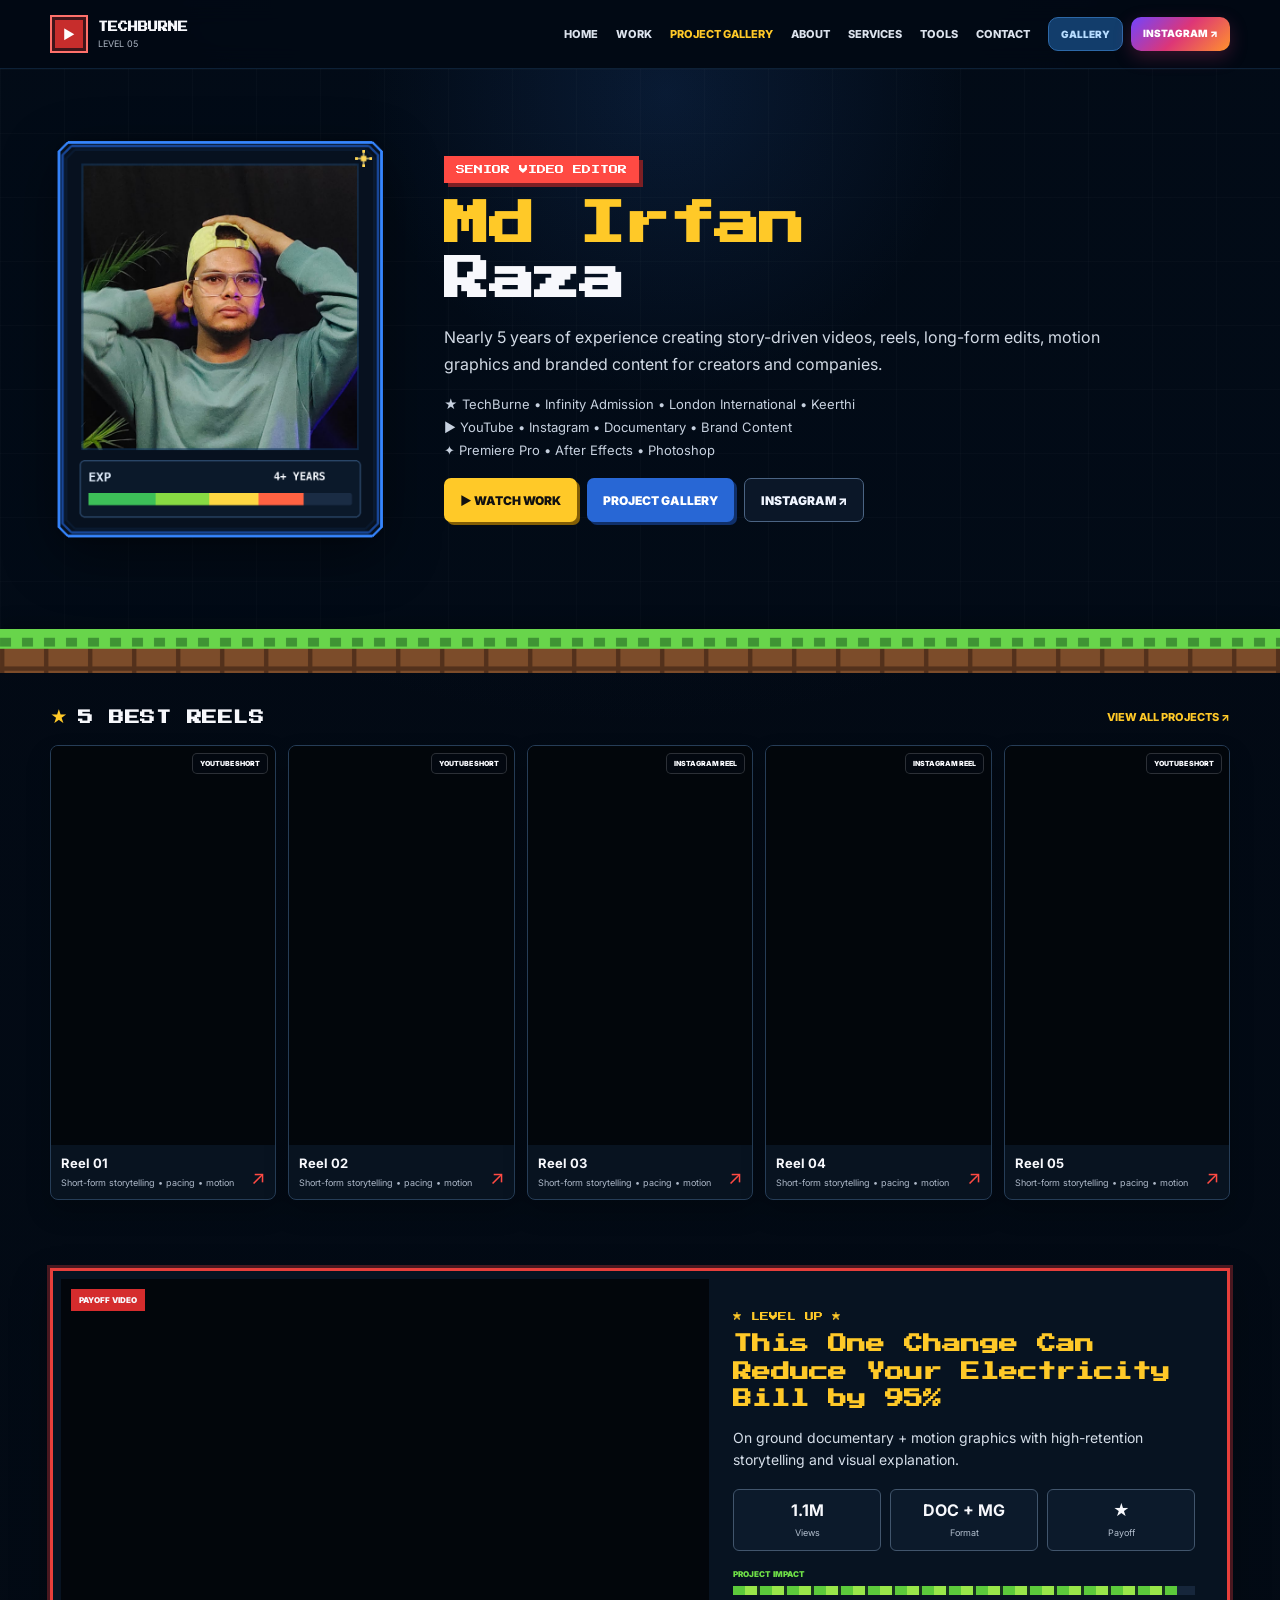
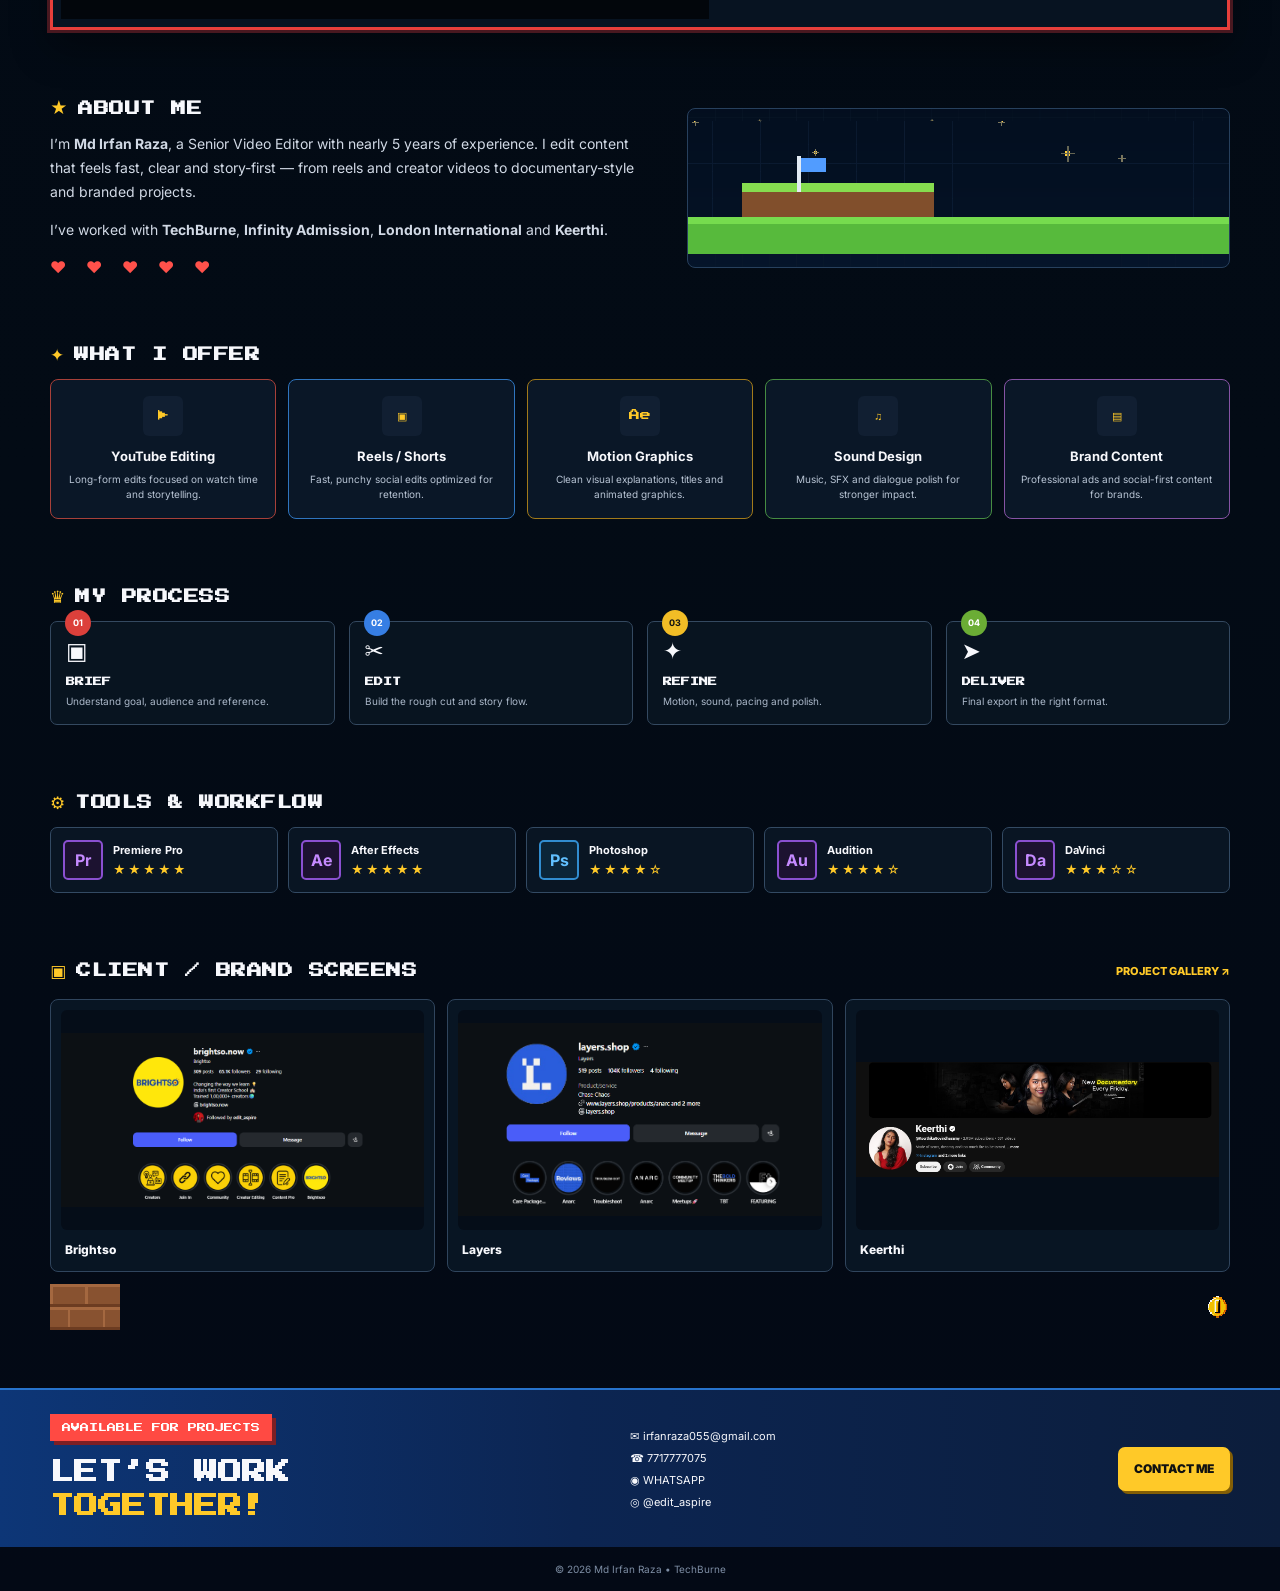
==== commit 019c728e: "Add files via upload" ====
--- a/index.html
+++ b/index.html
@@ -8,7 +8,7 @@
   <link rel="preconnect" href="https://fonts.googleapis.com">
   <link rel="preconnect" href="https://fonts.gstatic.com" crossorigin>
   <link href="https://fonts.googleapis.com/css2?family=Press+Start+2P&family=Inter:wght@400;500;600;700;800&display=swap" rel="stylesheet">
-  <link rel="stylesheet" href="styles-v10.css?v=10">
+  <link rel="stylesheet" href="styles-v11.css?v=11">
 </head>
 <body>
   <div class="ambient-stars" aria-hidden="true">
@@ -47,7 +47,7 @@
   <main>
     <section class="hero-stage" id="home">
       <div class="shell hero-grid">
-        <img class="hero-scenery-png" src="assets/hero-scenery-v10.png?v=10" alt="" aria-hidden="true">
+        <img class="hero-scenery-png" src="assets/hero-scenery-v11.png?v=11" alt="" aria-hidden="true">
         <div class="profile-card-wrap">
           <img class="profile-card-png" src="assets/profile-card-v8.png?v=8" alt="Md Irfan Raza profile card">
         </div>
@@ -294,6 +294,6 @@
     <div class="shell">© <span id="year"></span> Md Irfan Raza • TechBurne</div>
   </footer>
 
-  <script src="script-v10.js?v=10"></script>
+  <script src="script-v11.js?v=11"></script>
 </body>
 </html>
--- a/styles-v11.css
+++ b/styles-v11.css
@@ -0,0 +1,1125 @@
+
+:root{
+  --bg:#020914;
+  --panel:#081424;
+  --panel2:#0d1b2d;
+  --line:#18324d;
+  --text:#f7f8fc;
+  --muted:#a8b4c5;
+  --yellow:#ffc928;
+  --red:#ff4a43;
+  --blue:#3c8cff;
+  --green:#68cd45;
+  --purple:#8e5cff;
+  --pixel:"Press Start 2P", monospace;
+  --body:"Inter",system-ui,sans-serif;
+}
+*{box-sizing:border-box}
+html{scroll-behavior:smooth}
+body{
+  margin:0;
+  background:
+    radial-gradient(circle at 50% -8%,rgba(30,67,125,.24),transparent 28%),
+    linear-gradient(#020914,#030b15 65%,#030915);
+  color:var(--text);
+  font-family:var(--body);
+  overflow-x:hidden;
+}
+a{color:inherit;text-decoration:none}
+img{display:block;max-width:100%}
+.shell{width:min(1180px,calc(100% - 28px));margin:0 auto}
+.section{padding:34px 0}
+.pixel-header{
+  position:sticky;
+  top:0;
+  z-index:100;
+  background:rgba(2,9,20,.94);
+  backdrop-filter:blur(12px);
+  border-bottom:1px solid #0d2137;
+}
+.header-inner{
+  min-height:68px;
+  display:flex;
+  align-items:center;
+  gap:18px;
+}
+.brand-block{
+  display:flex;
+  align-items:center;
+  gap:10px;
+  min-width:180px;
+}
+.brand-play{
+  width:38px;height:38px;
+  border:2px solid #ff716b;
+  display:grid;place-items:center;
+  color:white;background:#c72d2c;
+  box-shadow:inset 0 0 0 3px #40151a;
+  font-size:13px;
+}
+.brand-block b{
+  display:block;
+  font-family:var(--pixel);
+  font-size:10px;
+  line-height:1.5;
+}
+.brand-block small{
+  display:block;
+  color:#aeb7c5;
+  margin-top:3px;
+  font-size:9px;
+}
+.main-nav{
+  margin-left:auto;
+  display:flex;
+  gap:18px;
+  align-items:center;
+}
+.main-nav a{
+  font-size:11px;
+  font-weight:800;
+  color:#dce3ed;
+}
+.main-nav a:hover,.main-nav .nav-gallery{color:var(--yellow)}
+.header-actions{display:flex;gap:8px}
+.mini-btn{
+  padding:10px 12px;
+  font-size:10px;
+  font-weight:900;
+  border-radius:10px;
+  border:1px solid #28405c;
+  white-space:nowrap;
+}
+.gallery-btn{background:#0e2946;color:#8dc2ff}
+.insta-btn{
+  background:linear-gradient(135deg,#6e43ff,#dc3674,#ff8b2d);
+  color:white;border-color:transparent;
+}
+.menu-btn{display:none;margin-left:auto;background:#0e1d30;color:white;border:1px solid #29415b;border-radius:9px;padding:8px 10px}
+
+.hero-stage{
+  position:relative;
+  background:
+    linear-gradient(rgba(255,255,255,.018) 1px,transparent 1px),
+    linear-gradient(90deg,rgba(255,255,255,.018) 1px,transparent 1px);
+  background-size:54px 54px;
+}
+.hero-grid{
+  position:relative;
+  min-height:430px;
+  display:grid;
+  grid-template-columns:320px 1fr;
+  gap:48px;
+  align-items:center;
+  padding-top:34px;
+  padding-bottom:42px;
+}
+.profile-game-card{
+  width:100%;
+  border:4px solid #347eeb;
+  box-shadow:
+    0 0 0 4px #18315a,
+    0 0 0 7px #0a1426,
+    0 14px 30px rgba(0,0,0,.45);
+  background:#0b1425;
+  padding:10px;
+  clip-path:polygon(4% 0,96% 0,100% 4%,100% 96%,96% 100%,4% 100%,0 96%,0 4%);
+}
+.profile-frame{
+  height:300px;
+  overflow:hidden;
+  background:#101a28;
+}
+.profile-frame img{
+  width:100%;height:100%;
+  object-fit:cover;object-position:center 18%;
+  filter:saturate(.95) contrast(1.02);
+}
+.profile-stats{
+  padding:10px 2px 0;
+}
+.profile-stats>div:first-child{
+  display:flex;justify-content:space-between;
+  font-family:var(--pixel);
+  font-size:8px;
+}
+.xp-track{
+  height:11px;
+  background:#1b2a3f;
+  margin-top:9px;
+  border-radius:2px;
+  overflow:hidden;
+}
+.xp-track i{
+  display:block;height:100%;width:82%;
+  background:linear-gradient(90deg,#42b947 0 35%,#a6df42 35% 58%,#ffd431 58% 78%,#ff6a3c 78%);
+}
+.role-chip{
+  display:inline-block;
+  font-family:var(--pixel);
+  font-size:9px;
+  color:white;
+  background:var(--red);
+  padding:9px 12px;
+  margin:0 0 15px;
+  box-shadow:4px 4px 0 #7d1f24;
+}
+.hero-copy h1{
+  margin:0 0 16px;
+  font-family:var(--pixel);
+  font-size:clamp(30px,4.5vw,50px);
+  line-height:1.18;
+  letter-spacing:-1px;
+}
+.hero-copy h1 span{color:var(--yellow)}
+.hero-desc{
+  max-width:700px;
+  margin:0 0 18px;
+  color:#d2dae5;
+  line-height:1.7;
+  font-size:16px;
+}
+.hero-list{
+  display:grid;
+  gap:7px;
+  font-size:13px;
+  color:#c7d1df;
+}
+.hero-list p{margin:0}
+.hero-ctas{
+  display:flex;
+  flex-wrap:wrap;
+  gap:10px;
+  margin-top:20px;
+}
+.yellow-btn,.blue-btn,.outline-btn{
+  min-height:44px;
+  display:inline-flex;
+  align-items:center;
+  justify-content:center;
+  padding:0 16px;
+  font-weight:900;
+  border-radius:7px;
+  font-size:12px;
+}
+.yellow-btn{background:var(--yellow);color:#111;box-shadow:3px 3px 0 #835e05}
+.blue-btn{background:#2867d5;color:white;box-shadow:3px 3px 0 #10306a}
+.outline-btn{border:1px solid #4b6483;background:#0b1728;color:#f0f5ff}
+.pixel-cloud{
+  position:absolute;
+  width:64px;height:26px;
+  background:#c9d7ee;
+  box-shadow:18px -10px 0 #e3ecfa,38px 0 0 #c9d7ee;
+  opacity:.9;
+}
+.cloud-one{top:46px;left:13%;animation:cloudFloat 8s ease-in-out infinite}
+.cloud-two{top:62px;right:7%;transform:scale(.8);animation:cloudFloat 10s ease-in-out infinite reverse}
+.game-flag{
+  position:absolute;
+  width:42px;height:80px;
+  bottom:18px;
+}
+.game-flag:before{
+  content:"";position:absolute;left:5px;top:0;width:3px;height:64px;background:white;
+}
+.game-flag:after{
+  content:"";position:absolute;left:8px;top:5px;width:30px;height:18px;
+  background:var(--red);clip-path:polygon(0 0,100% 50%,0 100%);
+  transform-origin:left center;animation:flagWave 1.5s ease-in-out infinite;
+}
+.flag-one{right:20px}
+.flag-two{left:365px;transform:scale(.75)}
+.ground-strip{
+  height:26px;
+  background:
+    linear-gradient(#75d445 0 8px,#3c8b2f 8px 12px,#7b4728 12px 100%);
+  border-top:3px solid #9de85c;
+  box-shadow:inset 0 -7px 0 rgba(0,0,0,.14);
+}
+
+.section-title-row{
+  display:flex;
+  align-items:center;
+  justify-content:space-between;
+  gap:18px;
+  margin-bottom:18px;
+}
+.section-title-row.compact{margin-bottom:14px}
+.title-with-star{display:flex;align-items:center;gap:10px}
+.title-with-star>span{color:var(--yellow);font-size:17px}
+.section-title-row h2{
+  margin:0;
+  font-family:var(--pixel);
+  font-size:15px;
+  letter-spacing:.5px;
+}
+.text-link{
+  font-size:11px;
+  color:var(--yellow);
+  font-weight:800;
+}
+.five-work-row{
+  display:grid;
+  grid-template-columns:repeat(5,minmax(0,1fr));
+  gap:12px;
+}
+.work-card{
+  background:#081320;
+  border:1px solid #263d57;
+  border-radius:8px;
+  overflow:hidden;
+  box-shadow:0 12px 25px rgba(0,0,0,.22);
+}
+.work-media{
+  position:relative;
+  background:#02060b;
+}
+.vertical-media{aspect-ratio:9/16}
+.work-media iframe,.payoff-video iframe,.gallery-media iframe{
+  position:absolute;inset:0;width:100%;height:100%;border:0;
+}
+.work-badge{
+  position:absolute;right:7px;top:7px;
+  background:rgba(4,10,18,.88);
+  border:1px solid rgba(255,255,255,.16);
+  padding:5px 7px;
+  border-radius:5px;
+  font-size:7px;font-weight:900;
+}
+.work-meta{
+  display:flex;justify-content:space-between;align-items:end;
+  gap:8px;padding:10px;
+}
+.work-meta h3{margin:0 0 5px;font-size:13px}
+.work-meta p{margin:0;color:#aeb9c9;font-size:9px;line-height:1.45}
+.work-meta a{color:var(--red);font-size:19px}
+
+.payoff-card{
+  display:grid;
+  grid-template-columns:1.12fr .88fr;
+  background:#071321;
+  border:3px solid #e63f3b;
+  box-shadow:0 0 0 3px #491820,0 18px 35px rgba(0,0,0,.35);
+  padding:8px;
+  min-height:320px;
+}
+.payoff-video{
+  position:relative;
+  min-height:310px;
+  background:#02060b;
+}
+.featured-tag{
+  position:absolute;left:10px;top:10px;z-index:2;
+  background:#d52c2d;padding:6px 8px;font-size:8px;font-weight:900;
+}
+.payoff-copy{padding:24px}
+.level-up{color:var(--yellow);font-family:var(--pixel);font-size:9px}
+.payoff-copy h2{
+  margin:8px 0 10px;
+  color:var(--yellow);
+  font-family:var(--pixel);
+  font-size:19px;
+  line-height:1.45;
+}
+.payoff-copy>p:not(.level-up){color:#d5dee9;line-height:1.6;font-size:14px}
+.metric-cards{display:grid;grid-template-columns:repeat(3,1fr);gap:9px;margin:18px 0}
+.metric-cards div{
+  border:1px solid #41556c;background:#0c1a2b;
+  padding:10px;border-radius:6px;text-align:center
+}
+.metric-cards b{display:block;font-size:16px}
+.metric-cards span{font-size:9px;color:#b3bfce}
+.completion{font-size:8px;color:#6fe047;font-weight:900}
+.completion-bar{height:9px;margin-top:7px;background:#16263b}
+.completion-bar i{display:block;height:100%;width:96%;background:repeating-linear-gradient(90deg,#5cca3b 0 12px,#99e74a 12px 24px,#173420 24px 27px)}
+
+.info-zone{
+  display:grid;
+  grid-template-columns:1fr .9fr;
+  gap:34px;
+  align-items:center;
+}
+.about-copy p{color:#d1d9e5;line-height:1.7;font-size:14px}
+.hearts{color:#ff514b;letter-spacing:8px;margin-top:15px}
+.mini-level-scene{
+  position:relative;height:150px;
+  border-bottom:24px solid #5aae36;
+  background:linear-gradient(transparent 68%,#10233b 68%);
+}
+.mini-platform{
+  position:absolute;width:44%;height:26px;bottom:-1px;left:10%;
+  background:#7b4728;border-top:8px solid #72cb40;
+}
+.mini-flag{
+  position:absolute;bottom:24px;left:22%;height:55px;width:3px;background:white;
+}
+.mini-flag:after{
+  content:"";position:absolute;left:3px;top:2px;width:24px;height:16px;background:#3a8eff;
+  clip-path:polygon(0 0,100% 50%,0 100%);animation:flagWave 1.6s ease-in-out infinite;
+}
+.mini-star{position:absolute;top:25px;right:27%;color:var(--yellow);font-size:28px;animation:twinkle 1.5s infinite}
+
+.service-grid{display:grid;grid-template-columns:repeat(5,1fr);gap:12px}
+.service-grid article{
+  border:1px solid #2b4963;background:#0a1727;border-radius:8px;padding:16px;text-align:center;
+}
+.service-grid article:nth-child(1){border-color:#a74039}
+.service-grid article:nth-child(2){border-color:#2f75be}
+.service-grid article:nth-child(3){border-color:#a17a1a}
+.service-grid article:nth-child(4){border-color:#468c42}
+.service-grid article:nth-child(5){border-color:#8653a4}
+.service-grid article>span{display:inline-grid;place-items:center;width:40px;height:40px;border-radius:6px;background:#111f32;color:var(--yellow);font-family:var(--pixel);font-size:11px}
+.service-grid h3{font-size:13px;margin:12px 0 8px}
+.service-grid p{margin:0;color:#b8c4d4;font-size:10px;line-height:1.5}
+
+.process-row{display:grid;grid-template-columns:repeat(4,1fr);gap:14px;position:relative}
+.process-row article{
+  position:relative;border:1px solid #344960;border-radius:7px;padding:15px;background:#081420;
+}
+.process-row article b{
+  position:absolute;top:-12px;left:14px;width:26px;height:26px;border-radius:50%;
+  display:grid;place-items:center;background:#dc403b;color:white;font-size:9px;
+}
+.process-row article:nth-child(2) b{background:#367ee4}
+.process-row article:nth-child(3) b{background:#f2bd26;color:#111}
+.process-row article:nth-child(4) b{background:#6bad35}
+.process-row article>span{font-size:23px}
+.process-row h3{font-family:var(--pixel);font-size:9px;margin:12px 0 8px}
+.process-row p{margin:0;color:#aab7c8;font-size:10px;line-height:1.5}
+
+.tool-row{display:grid;grid-template-columns:repeat(5,1fr);gap:10px}
+.tool-row article{
+  display:flex;gap:10px;align-items:center;border:1px solid #334a63;background:#091523;padding:12px;border-radius:7px;
+}
+.tool-row article>b{
+  width:40px;height:40px;display:grid;place-items:center;border:2px solid #8a50d0;color:#c58aff;background:#1c1230;border-radius:5px;
+}
+.tool-row article:nth-child(3)>b{border-color:#318dd0;color:#61c0ff;background:#0b2538}
+.tool-row h3{margin:0 0 5px;font-size:11px}
+.tool-row p{margin:0;color:var(--yellow);font-size:12px;letter-spacing:2px}
+
+.screens-grid{display:grid;grid-template-columns:repeat(3,1fr);gap:12px}
+.screens-grid figure{
+  margin:0;background:#081523;border:1px solid #30455d;border-radius:8px;overflow:hidden;
+}
+.screens-grid img{width:100%;aspect-ratio:16/9;object-fit:cover}
+.screens-grid figcaption{padding:10px 12px;font-size:12px;font-weight:800}
+
+.cta-section{
+  background:linear-gradient(90deg,#0d3677,#0c2552 45%,#0c1d3b);
+  border-top:2px solid #2773cc;
+  margin-top:24px;
+  padding:24px 0;
+}
+.cta-grid{
+  display:grid;grid-template-columns:1.2fr 1fr auto;gap:24px;align-items:center;
+}
+.cta-grid h2{
+  margin:0;font-family:var(--pixel);font-size:24px;line-height:1.4
+}
+.cta-grid h2 span{color:var(--yellow)}
+.contact-items{display:grid;gap:8px;font-size:11px}
+.big-contact{white-space:nowrap}
+.footer{padding:16px 0;text-align:center;color:#7e8ea4;font-size:10px}
+
+.ambient-stars i{
+  position:fixed;z-index:-1;width:4px;height:4px;background:#ffd34a;box-shadow:0 0 10px #ffd34a;
+  animation:twinkle 1.8s ease-in-out infinite;
+}
+.ambient-stars .s1{top:14%;left:4%}.ambient-stars .s2{top:9%;right:8%;animation-delay:.4s}
+.ambient-stars .s3{top:28%;left:42%;animation-delay:.7s}.ambient-stars .s4{top:38%;right:4%;animation-delay:1s}.ambient-stars .s5{top:61%;left:8%;animation-delay:1.3s}
+
+.gallery-hero{
+  padding:55px 0 40px;
+  min-height:260px;
+}
+.gallery-hero h1{
+  margin:0;font-family:var(--pixel);font-size:clamp(28px,5vw,52px);line-height:1.25
+}
+.gallery-hero h1 span{color:var(--yellow)}
+.gallery-hero>p:not(.role-chip){color:#bdc9d8;max-width:720px;line-height:1.7}
+.gallery-counts{display:flex;gap:12px;margin-top:20px}
+.gallery-counts div{min-width:120px;border:1px solid #2d4964;background:#091625;padding:12px;border-radius:7px}
+.gallery-counts b{display:block;color:var(--yellow);font-size:22px}
+.gallery-counts span{font-size:9px;color:#b8c4d3}
+.gallery-reels-grid{display:grid;grid-template-columns:repeat(4,1fr);gap:13px}
+.gallery-long-grid{display:grid;grid-template-columns:repeat(2,1fr);gap:14px}
+.gallery-card{border:1px solid #2a435d;background:#081421;border-radius:8px;overflow:hidden}
+.gallery-media{position:relative;background:#02060b}
+.wide-media{aspect-ratio:16/9}
+.gallery-info{display:flex;justify-content:space-between;align-items:center;padding:10px 11px}
+.gallery-info h3{margin:0;font-size:11px}
+.gallery-info a{color:var(--yellow);font-size:9px;font-weight:900}
+
+@keyframes flagWave{
+  0%,100%{transform:skewY(0deg) scaleX(1)}
+  50%{transform:skewY(-7deg) scaleX(.87)}
+}
+@keyframes twinkle{
+  0%,100%{opacity:.45;transform:scale(.7)}
+  50%{opacity:1;transform:scale(1.35)}
+}
+@keyframes cloudFloat{
+  0%,100%{transform:translateX(0)}
+  50%{transform:translateX(14px)}
+}
+
+@media(max-width:1100px){
+  .main-nav{display:none;position:absolute;top:68px;left:0;right:0;background:#05101e;border-bottom:1px solid #23364f;padding:14px;flex-direction:column;align-items:flex-start}
+  .main-nav.open{display:flex}
+  .menu-btn{display:block}
+  .header-actions{margin-left:0}
+  .brand-block{min-width:auto}
+  .five-work-row{overflow-x:auto;grid-template-columns:repeat(5,220px);padding-bottom:8px}
+  .five-work-row::-webkit-scrollbar{height:6px}.five-work-row::-webkit-scrollbar-thumb{background:#284867}
+  .service-grid{grid-template-columns:repeat(3,1fr)}
+  .tool-row{grid-template-columns:repeat(3,1fr)}
+  .gallery-reels-grid{grid-template-columns:repeat(3,1fr)}
+}
+@media(max-width:840px){
+  .hero-grid{grid-template-columns:1fr;gap:28px}
+  .profile-game-card{max-width:340px}
+  .flag-two{left:auto;right:80px}
+  .payoff-card{grid-template-columns:1fr}
+  .info-zone{grid-template-columns:1fr}
+  .process-row{grid-template-columns:repeat(2,1fr)}
+  .service-grid{grid-template-columns:repeat(2,1fr)}
+  .screens-grid{grid-template-columns:1fr}
+  .cta-grid{grid-template-columns:1fr}
+  .gallery-long-grid{grid-template-columns:1fr}
+}
+@media(max-width:620px){
+  .shell{width:min(100% - 16px,1180px)}
+  .header-inner{min-height:62px;gap:8px}
+  .brand-block b{font-size:8px}
+  .brand-block small{font-size:7px}
+  .brand-play{width:32px;height:32px}
+  .mini-btn{padding:8px 9px;font-size:8px}
+  .menu-btn{padding:7px 8px}
+  .hero-grid{padding-top:22px}
+  .hero-copy h1{font-size:29px}
+  .hero-desc{font-size:14px}
+  .hero-list{font-size:11px}
+  .profile-frame{height:280px}
+  .five-work-row{grid-template-columns:repeat(5,78vw)}
+  .payoff-copy{padding:16px}
+  .payoff-copy h2{font-size:15px}
+  .metric-cards{grid-template-columns:1fr}
+  .service-grid,.process-row,.tool-row{grid-template-columns:1fr}
+  .section-title-row{align-items:flex-start;flex-direction:column}
+  .gallery-reels-grid{grid-template-columns:1fr}
+  .gallery-counts{width:100%}
+  .gallery-counts div{flex:1}
+  .cta-grid h2{font-size:19px}
+}
+
+
+/* ---------- V7 PNG asset based decorations ---------- */
+.ambient-stars{
+  position:fixed;
+  inset:0;
+  pointer-events:none;
+  z-index:-1;
+}
+.ambient-stars i{
+  position:fixed;
+  width:26px;
+  height:26px;
+  background:url('assets/star.png') center/contain no-repeat;
+  animation:twinkle 1.9s ease-in-out infinite;
+  box-shadow:none;
+}
+.hero-stage{overflow:hidden}
+.asset-cloud,
+.asset-flag,
+.asset-coin,
+.asset-qblock,
+.asset-pipe,
+.asset-ladder{
+  position:absolute;
+  user-select:none;
+  pointer-events:none;
+  image-rendering:pixelated;
+}
+.asset-cloud{
+  width:120px;
+  opacity:.96;
+  filter:drop-shadow(0 10px 12px rgba(0,0,0,.18));
+  animation:cloudFloat 8s ease-in-out infinite;
+}
+.cloud-one{top:36px;left:10%}
+.cloud-two{top:52px;right:8%;width:110px;animation-duration:10s;animation-direction:reverse}
+.asset-ladder{left:6px;bottom:26px;width:34px;opacity:.92}
+.asset-coin{width:24px;animation:coinFloat 2.8s ease-in-out infinite}
+.coin-one{right:9%;top:84px}
+.coin-two{right:4%;top:134px;animation-delay:.6s}
+.asset-qblock{right:3%;top:158px;width:56px;animation:bob 2.4s ease-in-out infinite}
+.asset-pipe{right:24px;bottom:8px;width:90px}
+.asset-flag{width:34px;bottom:24px;animation:flagAssetWave 1.6s ease-in-out infinite;transform-origin:15px 90px}
+.flag-one{right:108px}
+.flag-two{left:334px;width:30px;animation-delay:.3s}
+.ground-strip{
+  height:40px;
+  background:url('assets/ground-tile.png') left top/160px 40px repeat-x;
+  border-top:none;
+  box-shadow:none;
+}
+.screens-decor{
+  display:flex;
+  justify-content:space-between;
+  align-items:center;
+  margin-top:12px;
+  opacity:.96;
+}
+.screens-decor img:first-child{width:70px;image-rendering:pixelated}
+.screens-decor img:last-child{width:24px;image-rendering:pixelated}
+
+.gallery-decor{
+  position:relative;
+  height:0;
+}
+.gallery-decor img{
+  position:absolute;
+  image-rendering:pixelated;
+  pointer-events:none;
+}
+.gallery-cloud-left{left:40px;top:-210px;width:120px;animation:cloudFloat 8s ease-in-out infinite}
+.gallery-cloud-right{right:20px;top:-190px;width:112px;animation:cloudFloat 10s ease-in-out infinite reverse}
+.gallery-coin{right:90px;top:-130px;width:24px;animation:coinFloat 2.8s ease-in-out infinite}
+.gallery-flag{right:18px;top:-40px;width:34px;animation:flagAssetWave 1.6s ease-in-out infinite;transform-origin:15px 90px}
+
+@keyframes coinFloat{
+  0%,100%{transform:translateY(0)}
+  50%{transform:translateY(-8px)}
+}
+@keyframes bob{
+  0%,100%{transform:translateY(0)}
+  50%{transform:translateY(-6px)}
+}
+@keyframes flagAssetWave{
+  0%,100%{transform:rotate(0deg)}
+  50%{transform:rotate(-4deg)}
+}
+
+@media(max-width:1100px){
+  .coin-two,.qblock-one{display:none}
+}
+@media(max-width:840px){
+  .asset-cloud{width:92px}
+  .asset-pipe{width:70px;right:10px}
+  .flag-two{left:auto;right:86px}
+  .coin-one{top:72px}
+}
+@media(max-width:620px){
+  .cloud-one{left:6%}
+  .cloud-two{right:2%}
+  .asset-ladder{display:none}
+  .asset-pipe{width:58px}
+  .flag-one{right:76px}
+  .flag-two{display:none}
+  .asset-qblock{top:148px;width:48px}
+}
+
+
+/* =========================
+   V8 — REAL PNG HERO SYSTEM
+   ========================= */
+
+/* Disable all old CSS-drawn hero art completely */
+.pixel-cloud,
+.game-flag,
+.asset-cloud,
+.asset-flag,
+.asset-coin,
+.asset-qblock,
+.asset-pipe,
+.asset-ladder{
+  display:none !important;
+}
+
+.hero-stage{
+  position:relative;
+  overflow:hidden;
+  min-height:500px;
+}
+.hero-grid{
+  position:relative;
+  z-index:2;
+  min-height:500px;
+  grid-template-columns:340px minmax(0,1fr);
+  gap:54px;
+  padding-top:38px;
+  padding-bottom:60px;
+}
+
+/* Single PNG scenery stays behind content */
+.hero-scenery-png{
+  position:absolute;
+  z-index:0;
+  inset:0;
+  width:100%;
+  height:100%;
+  object-fit:cover;
+  object-position:center bottom;
+  pointer-events:none;
+  image-rendering:pixelated;
+}
+
+/* Profile is now one composited PNG; no CSS border, no overlap */
+.profile-card-wrap{
+  position:relative;
+  z-index:3;
+  width:100%;
+  display:flex;
+  justify-content:center;
+  align-items:center;
+}
+.profile-card-png{
+  width:min(100%,330px);
+  height:auto;
+  display:block;
+  filter:drop-shadow(0 18px 28px rgba(0,0,0,.42));
+  image-rendering:auto;
+}
+
+/* Ensure text is always above scenery */
+.hero-copy{
+  position:relative;
+  z-index:4;
+}
+
+/* Slightly cleaner title */
+.hero-copy h1{
+  font-size:clamp(28px,4.2vw,46px);
+  line-height:1.2;
+}
+
+/* Real tiled PNG ground */
+.ground-strip{
+  position:relative;
+  z-index:5;
+  height:44px;
+  background:url('assets/ground-tile.png?v=8') left top/176px 88px repeat-x !important;
+  border:0 !important;
+  box-shadow:0 -5px 18px rgba(0,0,0,.25) !important;
+}
+
+/* Gallery uses a PNG scenery layer too */
+.gallery-scenery-png{
+  position:absolute;
+  top:68px;
+  left:0;
+  width:100%;
+  height:300px;
+  object-fit:cover;
+  object-position:center;
+  pointer-events:none;
+  z-index:0;
+  image-rendering:pixelated;
+}
+.gallery-hero{
+  position:relative;
+  z-index:2;
+}
+.gallery-decor{display:none!important}
+
+/* Make the top action buttons impossible to miss */
+.header-actions{
+  display:flex !important;
+  gap:8px;
+  position:relative;
+  z-index:120;
+}
+.gallery-btn{
+  background:#10355f !important;
+  color:#8fc4ff !important;
+  border-color:#2d68a7 !important;
+}
+.insta-btn{
+  background:linear-gradient(135deg,#7144ff,#dd3677,#ff922d) !important;
+  color:#fff !important;
+  border:0 !important;
+}
+
+@media(max-width:1100px){
+  .hero-grid{
+    grid-template-columns:300px 1fr;
+    gap:34px;
+  }
+  .profile-card-png{width:290px}
+}
+
+@media(max-width:840px){
+  .hero-grid{
+    grid-template-columns:1fr;
+    gap:18px;
+    padding-top:26px;
+  }
+  .profile-card-wrap{
+    justify-content:flex-start;
+  }
+  .profile-card-png{
+    width:min(78vw,320px);
+  }
+  .hero-scenery-png{
+    opacity:.82;
+    object-position:64% bottom;
+  }
+}
+
+@media(max-width:620px){
+  .header-actions{
+    gap:5px;
+  }
+  .mini-btn{
+    padding:7px 8px !important;
+    font-size:7px !important;
+  }
+  .hero-stage{
+    min-height:unset;
+  }
+  .hero-grid{
+    min-height:unset;
+    padding-bottom:48px;
+  }
+  .profile-card-png{
+    width:min(82vw,300px);
+  }
+  .hero-scenery-png{
+    height:100%;
+    opacity:.62;
+    object-position:72% bottom;
+  }
+  .hero-copy h1{
+    font-size:27px;
+  }
+}
+
+
+/* =========================
+   V9 fixes: proper sky + PNG scene
+   ========================= */
+
+/* Real sky background behind hero */
+.hero-stage{
+  background: #03101d url('assets/sky-v9.png?v=9') center top / cover no-repeat !important;
+  position: relative;
+}
+.hero-stage::before{
+  content:"";
+  position:absolute;
+  inset:0;
+  background:linear-gradient(180deg, rgba(3,10,20,.08) 0%, rgba(3,10,20,.10) 50%, rgba(3,10,20,.22) 100%);
+  z-index:1;
+  pointer-events:none;
+}
+.hero-grid{
+  position:relative;
+  z-index:2;
+}
+
+/* Keep scenery visible with the sky */
+.hero-scenery-png{
+  z-index:1 !important;
+  opacity:1 !important;
+}
+
+/* Full screenshots should be visible; no more crop */
+.screens-grid figure{
+  padding:10px;
+  background:#081523;
+}
+.screens-grid img{
+  width:100% !important;
+  height:220px !important;
+  aspect-ratio:auto !important;
+  object-fit:contain !important;
+  object-position:center !important;
+  background:#050d18;
+  border-radius:6px;
+}
+.screens-grid figcaption{
+  padding:12px 4px 4px !important;
+}
+
+/* Replace the old CSS mini scene with a real PNG scene */
+.mini-level-scene,
+.mini-flag,
+.mini-star,
+.mini-platform{
+  display:none !important;
+}
+.mini-scene-wrap{
+  display:flex;
+  align-items:center;
+  justify-content:center;
+  border:1px solid #27405d;
+  background:#06101c url('assets/sky-v9.png?v=9') center / cover no-repeat;
+  border-radius:8px;
+  overflow:hidden;
+  min-height:160px;
+}
+.mini-scene-wrap img{
+  width:100%;
+  height:auto;
+  display:block;
+  image-rendering:pixelated;
+}
+
+/* Gallery hero also needs real sky */
+.gallery-hero{
+  position:relative;
+  background:#04111e url('assets/sky-v9.png?v=9') center top / cover no-repeat;
+  border:1px solid #1c3550;
+  border-radius:10px;
+  padding:42px 22px 34px !important;
+  overflow:hidden;
+}
+.gallery-hero::before{
+  content:"";
+  position:absolute;
+  inset:0;
+  background:linear-gradient(180deg, rgba(4,17,30,.12), rgba(4,17,30,.22));
+  pointer-events:none;
+}
+.gallery-hero > *{
+  position:relative;
+  z-index:2;
+}
+.gallery-scenery-png{
+  z-index:1 !important;
+  opacity:1 !important;
+}
+
+/* Make the hero profile card breathe a bit more */
+.profile-card-png{
+  width:min(100%, 345px) !important;
+}
+
+/* Slightly more visible top buttons */
+.gallery-btn{
+  background:#123d6b !important;
+  color:#b7ddff !important;
+}
+.insta-btn{
+  box-shadow:0 6px 18px rgba(220,54,116,.25);
+}
+
+/* responsive */
+@media(max-width:840px){
+  .screens-grid img{
+    height:200px !important;
+  }
+  .mini-scene-wrap{
+    min-height:130px;
+  }
+}
+@media(max-width:620px){
+  .screens-grid img{
+    height:180px !important;
+  }
+}
+
+
+/* ==========================
+   V10 — approved asset pack
+   ========================== */
+
+.hero-scenery-png{
+  opacity:1 !important;
+  object-fit:cover !important;
+  object-position:center bottom !important;
+}
+
+.gallery-scenery-png{
+  opacity:1 !important;
+  object-fit:cover !important;
+  object-position:center top !important;
+}
+
+/* Use the newly replaced star asset for ambient stars */
+.ambient-stars i{
+  background:url('assets/star.png?v=10') center/contain no-repeat !important;
+  width:20px !important;
+  height:20px !important;
+  box-shadow:none !important;
+}
+
+/* Keep profile clear; decorative art should never cover it */
+.profile-card-wrap{
+  z-index:5 !important;
+}
+.hero-copy{
+  z-index:5 !important;
+}
+
+/* Give the hero slightly more breathing space */
+.hero-grid{
+  min-height:520px !important;
+  padding-top:42px !important;
+  padding-bottom:68px !important;
+}
+
+/* Clean modern dark sky behind the new assets */
+.hero-stage{
+  background:
+    linear-gradient(rgba(255,255,255,.018) 1px, transparent 1px),
+    linear-gradient(90deg, rgba(255,255,255,.018) 1px, transparent 1px),
+    radial-gradient(circle at 52% 4%, rgba(24,61,115,.34), transparent 34%),
+    #020b17 !important;
+  background-size:64px 64px,64px 64px,auto,auto !important;
+}
+
+/* gallery sky */
+.gallery-hero{
+  background:
+    radial-gradient(circle at 50% 0%, rgba(24,61,115,.32), transparent 40%),
+    #04101d !important;
+}
+
+@media(max-width:1100px){
+  .hero-scenery-png{
+    object-position:58% bottom !important;
+  }
+}
+
+@media(max-width:840px){
+  .hero-grid{
+    min-height:unset !important;
+    padding-top:30px !important;
+    padding-bottom:56px !important;
+  }
+  .hero-scenery-png{
+    object-position:67% bottom !important;
+    opacity:.82 !important;
+  }
+}
+
+@media(max-width:620px){
+  .hero-scenery-png{
+    object-position:72% bottom !important;
+    opacity:.66 !important;
+  }
+  .ambient-stars i{
+    width:16px !important;
+    height:16px !important;
+  }
+}
+
+
+/* ==========================
+   V11 — no-crop sky fix
+   ========================== */
+
+/* Keep the real sky visible */
+.hero-stage{
+  overflow:hidden !important;
+}
+
+/* IMPORTANT: do not crop the scenery image */
+.hero-scenery-png{
+  position:absolute !important;
+  left:0 !important;
+  right:0 !important;
+  bottom:0 !important;
+  top:auto !important;
+  width:100% !important;
+  height:auto !important;
+  max-width:none !important;
+  object-fit:unset !important;
+  object-position:center bottom !important;
+  opacity:1 !important;
+  image-rendering:auto !important;
+  pointer-events:none !important;
+}
+
+/* Slightly taller hero so full sky layer can breathe */
+.hero-grid{
+  min-height:560px !important;
+  padding-top:42px !important;
+  padding-bottom:62px !important;
+}
+
+/* Gallery scenery also should not crop */
+.gallery-scenery-png{
+  position:absolute !important;
+  left:0 !important;
+  right:0 !important;
+  top:68px !important;
+  width:100% !important;
+  height:auto !important;
+  max-width:none !important;
+  object-fit:unset !important;
+  object-position:center top !important;
+  opacity:1 !important;
+  image-rendering:auto !important;
+  pointer-events:none !important;
+}
+
+/* make sure hero content stays above scenery */
+.profile-card-wrap,
+.hero-copy{
+  position:relative !important;
+  z-index:5 !important;
+}
+
+/* keep screenshots as they are */
+.screens-grid img{
+  object-fit:contain !important;
+  object-position:center !important;
+}
+
+@media (max-width: 1100px){
+  .hero-grid{
+    min-height:520px !important;
+  }
+  .hero-scenery-png{
+    width:1120px !important;
+    max-width:none !important;
+    left:50% !important;
+    right:auto !important;
+    transform:translateX(-50%) !important;
+  }
+  .gallery-scenery-png{
+    width:1120px !important;
+    max-width:none !important;
+    left:50% !important;
+    right:auto !important;
+    transform:translateX(-50%) !important;
+  }
+}
+
+@media (max-width: 840px){
+  .hero-grid{
+    min-height:unset !important;
+    padding-top:28px !important;
+    padding-bottom:54px !important;
+  }
+  .hero-scenery-png{
+    width:980px !important;
+    left:50% !important;
+    transform:translateX(-50%) !important;
+    opacity:.88 !important;
+  }
+  .gallery-scenery-png{
+    width:980px !important;
+    left:50% !important;
+    transform:translateX(-50%) !important;
+    opacity:.95 !important;
+  }
+}
+
+@media (max-width: 620px){
+  .hero-scenery-png{
+    width:860px !important;
+    left:50% !important;
+    transform:translateX(-50%) !important;
+    opacity:.78 !important;
+  }
+  .gallery-scenery-png{
+    width:860px !important;
+    left:50% !important;
+    transform:translateX(-50%) !important;
+    opacity:.9 !important;
+  }
+}
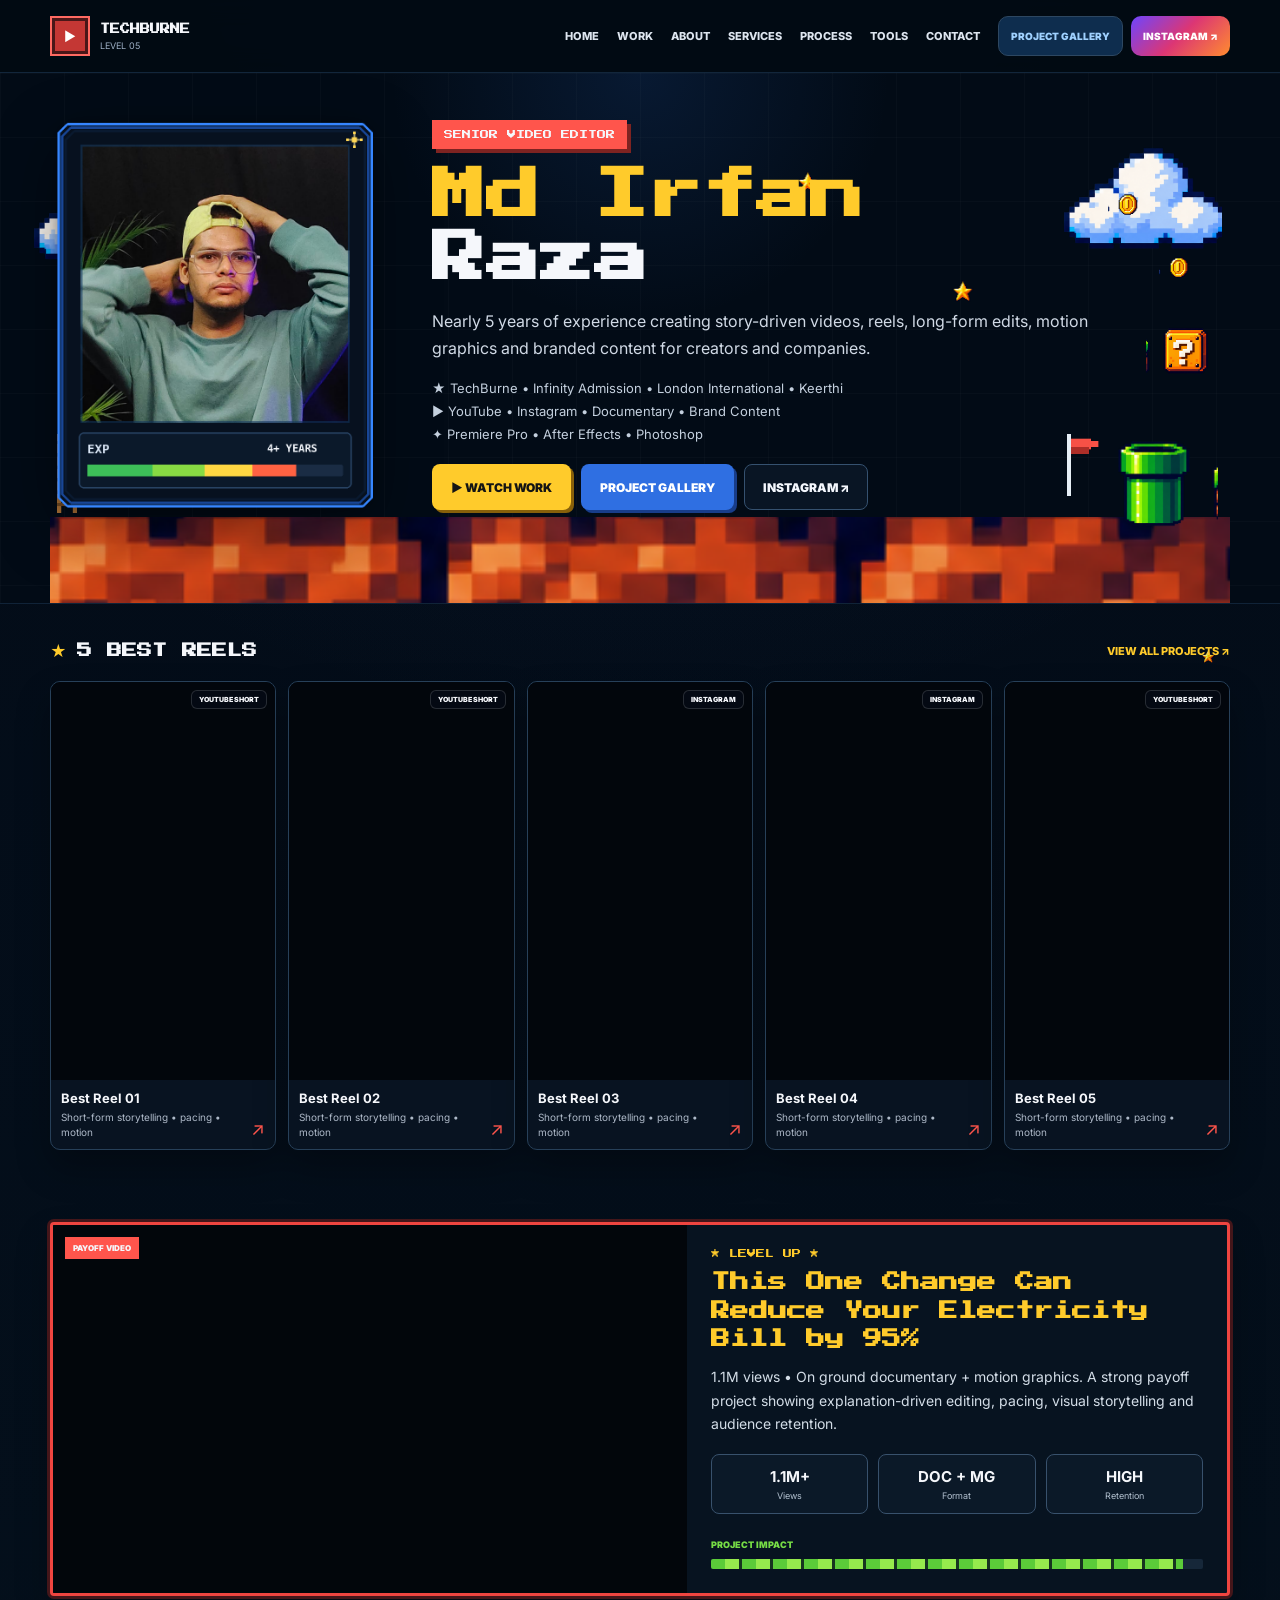
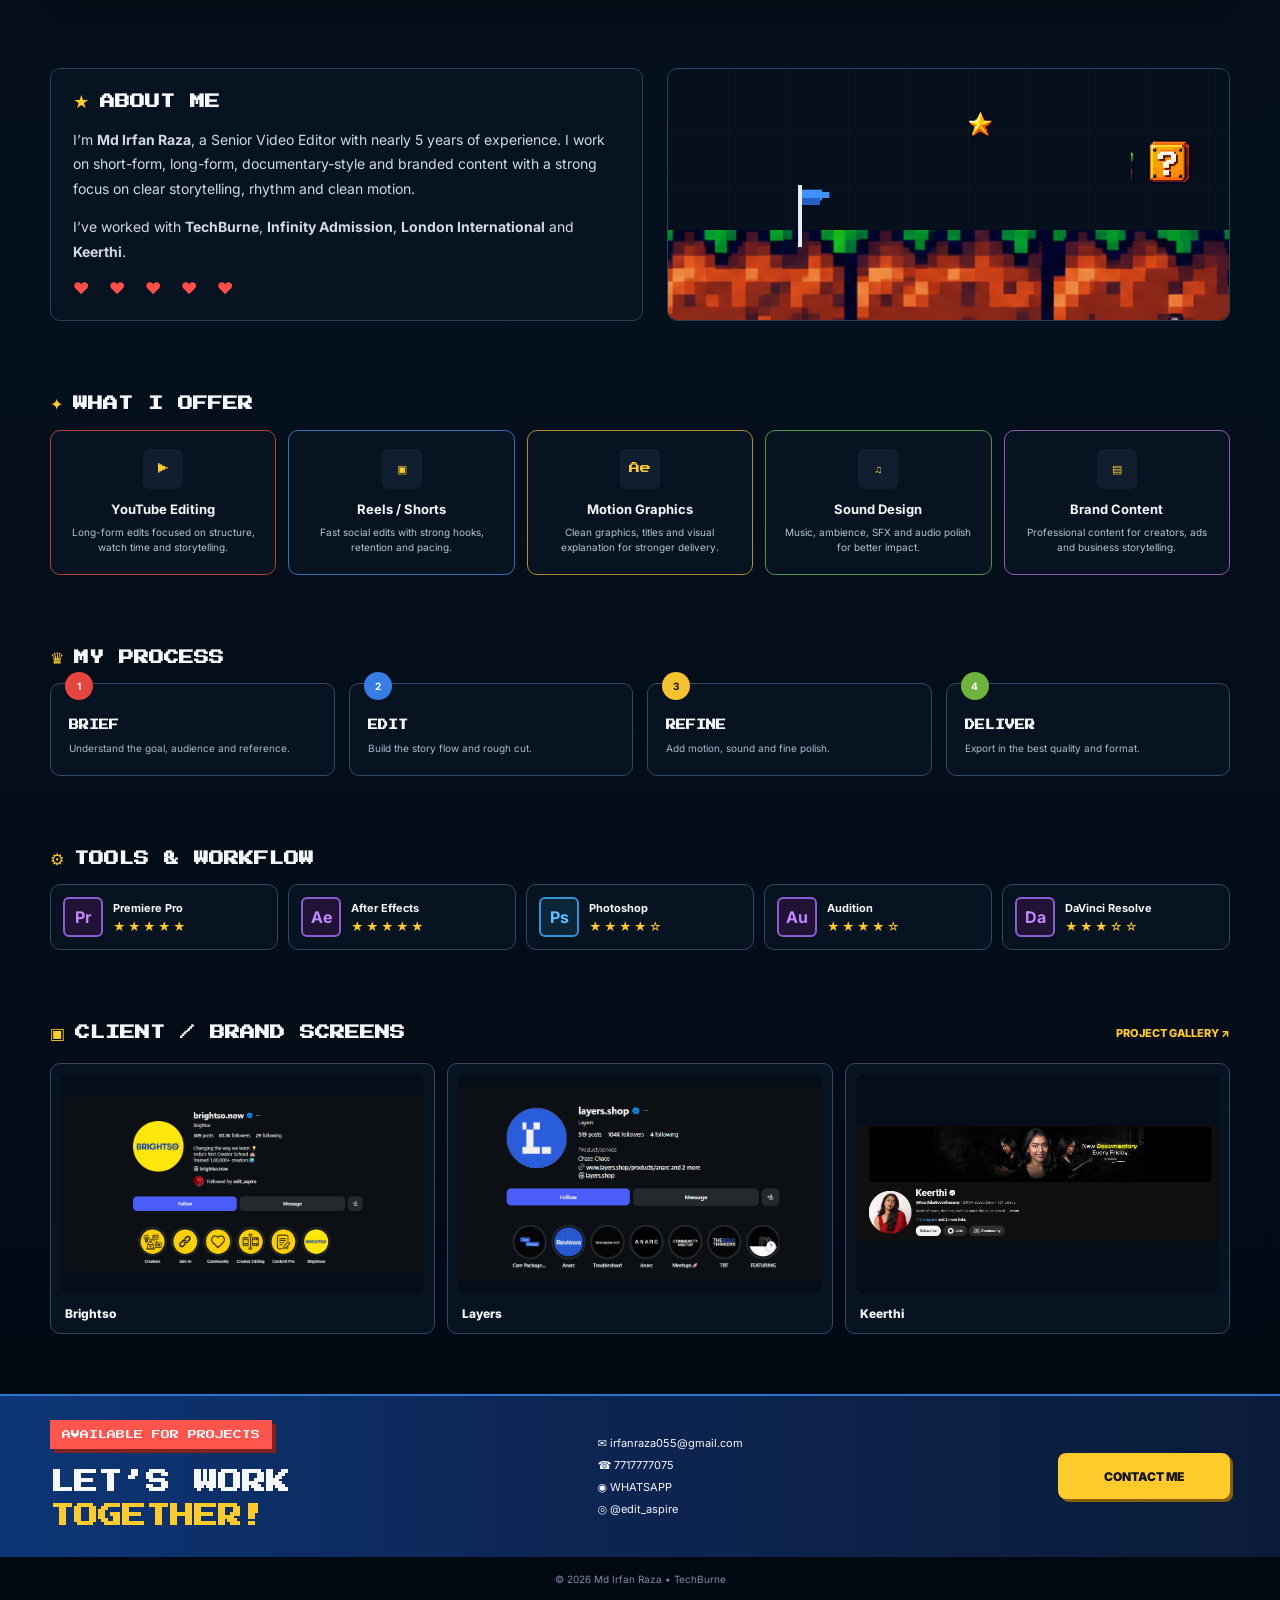
==== commit 0c9e1548: "Add files via upload" ====
--- a/index.html
+++ b/index.html
@@ -4,25 +4,25 @@
   <meta charset="UTF-8">
   <meta name="viewport" content="width=device-width, initial-scale=1.0">
   <title>Md Irfan Raza | Senior Video Editor</title>
-  <meta name="description" content="Md Irfan Raza — Senior Video Editor portfolio">
+  <meta name="description" content="Portfolio of Md Irfan Raza, Senior Video Editor.">
   <link rel="preconnect" href="https://fonts.googleapis.com">
   <link rel="preconnect" href="https://fonts.gstatic.com" crossorigin>
   <link href="https://fonts.googleapis.com/css2?family=Press+Start+2P&family=Inter:wght@400;500;600;700;800&display=swap" rel="stylesheet">
-  <link rel="stylesheet" href="styles-v11.css?v=11">
+  <link rel="stylesheet" href="styles-v12.css?v=12">
 </head>
 <body>
   <div class="ambient-stars" aria-hidden="true">
-    <i class="s1"></i><i class="s2"></i><i class="s3"></i><i class="s4"></i><i class="s5"></i>
+    <i class="s1"></i><i class="s2"></i><i class="s3"></i><i class="s4"></i><i class="s5"></i><i class="s6"></i><i class="s7"></i>
   </div>
 
-  <header class="pixel-header">
+  <header class="site-header">
     <div class="shell header-inner">
-      <a class="brand-block" href="index.html">
-        <span class="brand-play">▶</span>
-        <span>
+      <a href="index.html" class="brand">
+        <span class="brand-icon">▶</span>
+        <div>
           <b>TECHBURNE</b>
           <small>LEVEL 05</small>
-        </span>
+        </div>
       </a>
 
       <button class="menu-btn" id="menuBtn" aria-label="Open menu">☰</button>
@@ -30,262 +30,282 @@
       <nav class="main-nav" id="mainNav">
         <a href="#home">HOME</a>
         <a href="#work">WORK</a>
-        <a href="gallery.html" class="nav-gallery">PROJECT GALLERY</a>
         <a href="#about">ABOUT</a>
         <a href="#services">SERVICES</a>
+        <a href="#process">PROCESS</a>
         <a href="#tools">TOOLS</a>
         <a href="#contact">CONTACT</a>
       </nav>
 
-      <div class="header-actions">
-        <a class="mini-btn gallery-btn" href="gallery.html">GALLERY</a>
-        <a class="mini-btn insta-btn" href="https://www.instagram.com/edit_aspire/" target="_blank" rel="noopener">INSTAGRAM ↗</a>
+      <div class="top-actions">
+        <a class="small-btn blue" href="gallery.html">PROJECT GALLERY</a>
+        <a class="small-btn insta" href="https://www.instagram.com/edit_aspire/" target="_blank" rel="noopener">INSTAGRAM ↗</a>
       </div>
     </div>
   </header>
 
   <main>
-    <section class="hero-stage" id="home">
+    <section class="hero" id="home">
       <div class="shell hero-grid">
-        <img class="hero-scenery-png" src="assets/hero-scenery-v11.png?v=11" alt="" aria-hidden="true">
-        <div class="profile-card-wrap">
-          <img class="profile-card-png" src="assets/profile-card-v8.png?v=8" alt="Md Irfan Raza profile card">
+        <img class="hero-cloud left" src="assets/cloud-v12.png?v=12" alt="" aria-hidden="true">
+        <img class="hero-cloud right" src="assets/cloud-v12.png?v=12" alt="" aria-hidden="true">
+        <img class="hero-coin c1" src="assets/coin-v12.png?v=12" alt="" aria-hidden="true">
+        <img class="hero-coin c2" src="assets/coin-v12.png?v=12" alt="" aria-hidden="true">
+        <img class="hero-star st1" src="assets/star-v12.png?v=12" alt="" aria-hidden="true">
+        <img class="hero-star st2" src="assets/star-v12.png?v=12" alt="" aria-hidden="true">
+        <img class="hero-question" src="assets/question-v12.png?v=12" alt="" aria-hidden="true">
+        <img class="hero-pipe" src="assets/pipe-v12.png?v=12" alt="" aria-hidden="true">
+        <img class="hero-ground" src="assets/ground-v12.png?v=12" alt="" aria-hidden="true">
+        <img class="hero-flag" src="assets/flag-red.png?v=12" alt="" aria-hidden="true">
+        <img class="hero-ladder" src="assets/ladder.png?v=12" alt="" aria-hidden="true">
+
+        <div class="profile-wrap">
+          <div class="profile-card">
+            <img src="assets/profile-card-v8.png?v=12" alt="Md Irfan Raza profile card">
+          </div>
         </div>
 
         <div class="hero-copy">
-          <p class="role-chip">SENIOR VIDEO EDITOR</p>
+          <p class="label-chip">SENIOR VIDEO EDITOR</p>
           <h1><span>Md Irfan</span><br>Raza</h1>
-          <p class="hero-desc">
+          <p class="hero-text">
             Nearly 5 years of experience creating story-driven videos, reels, long-form edits,
             motion graphics and branded content for creators and companies.
           </p>
 
-          <div class="hero-list">
+          <div class="hero-points">
             <p>★ TechBurne • Infinity Admission • London International • Keerthi</p>
             <p>▶ YouTube • Instagram • Documentary • Brand Content</p>
             <p>✦ Premiere Pro • After Effects • Photoshop</p>
           </div>
 
-          <div class="hero-ctas">
-            <a class="yellow-btn" href="#work">▶ WATCH WORK</a>
-            <a class="blue-btn" href="gallery.html">PROJECT GALLERY</a>
-            <a class="outline-btn" href="https://www.instagram.com/edit_aspire/" target="_blank" rel="noopener">INSTAGRAM ↗</a>
-          </div>
-        </div>
-
-      </div>
-      <div class="ground-strip" aria-hidden="true"></div>
-    </section>
-
-    <section class="section shell" id="work">
-      <div class="section-title-row">
-        <div class="title-with-star"><span>★</span><h2>5 BEST REELS</h2></div>
-        <a class="text-link" href="gallery.html">VIEW ALL PROJECTS ↗</a>
-      </div>
-
-      <div class="five-work-row">
+          <div class="hero-buttons">
+            <a class="btn yellow" href="#work">▶ WATCH WORK</a>
+            <a class="btn blue" href="gallery.html">PROJECT GALLERY</a>
+            <a class="btn dark" href="https://www.instagram.com/edit_aspire/" target="_blank" rel="noopener">INSTAGRAM ↗</a>
+          </div>
+        </div>
+      </div>
+    </section>
+
+    <section class="shell section" id="work">
+      <div class="section-head">
+        <div class="section-title"><span>★</span><h2>5 BEST REELS</h2></div>
+        <a href="gallery.html" class="head-link">VIEW ALL PROJECTS ↗</a>
+      </div>
+      <div class="videos-row">
         
-      <article class="work-card">
-        <div class="work-media vertical-media">
-          <iframe src="https://www.youtube.com/embed/aRD-pvLzmlw" title="Reel 01" loading="lazy"
-            allow="accelerometer; autoplay; clipboard-write; encrypted-media; gyroscope; picture-in-picture; web-share"
-            allowfullscreen></iframe>
-          <span class="work-badge">YOUTUBE SHORT</span>
-        </div>
-        <div class="work-meta">
-          <div>
-            <h3>Reel 01</h3>
-            <p>Short-form storytelling • pacing • motion</p>
-          </div>
-          <a href="https://youtube.com/shorts/aRD-pvLzmlw" target="_blank" rel="noopener">↗</a>
-        </div>
-      </article>
-
-      <article class="work-card">
-        <div class="work-media vertical-media">
-          <iframe src="https://www.youtube.com/embed/UuYYLlczrHk" title="Reel 02" loading="lazy"
-            allow="accelerometer; autoplay; clipboard-write; encrypted-media; gyroscope; picture-in-picture; web-share"
-            allowfullscreen></iframe>
-          <span class="work-badge">YOUTUBE SHORT</span>
-        </div>
-        <div class="work-meta">
-          <div>
-            <h3>Reel 02</h3>
-            <p>Short-form storytelling • pacing • motion</p>
-          </div>
-          <a href="https://youtube.com/shorts/UuYYLlczrHk" target="_blank" rel="noopener">↗</a>
-        </div>
-      </article>
-
-      <article class="work-card">
-        <div class="work-media vertical-media">
-          <iframe src="https://www.instagram.com/p/DQ9zjNdE7Ha/embed/" title="Reel 03" loading="lazy" scrolling="no" allowtransparency="true"
-            allow="accelerometer; autoplay; clipboard-write; encrypted-media; gyroscope; picture-in-picture; web-share"
-            allowfullscreen></iframe>
-          <span class="work-badge">INSTAGRAM REEL</span>
-        </div>
-        <div class="work-meta">
-          <div>
-            <h3>Reel 03</h3>
-            <p>Short-form storytelling • pacing • motion</p>
-          </div>
-          <a href="https://www.instagram.com/p/DQ9zjNdE7Ha/" target="_blank" rel="noopener">↗</a>
-        </div>
-      </article>
-
-      <article class="work-card">
-        <div class="work-media vertical-media">
-          <iframe src="https://www.instagram.com/p/DRKgSUVkyIa/embed/" title="Reel 04" loading="lazy" scrolling="no" allowtransparency="true"
-            allow="accelerometer; autoplay; clipboard-write; encrypted-media; gyroscope; picture-in-picture; web-share"
-            allowfullscreen></iframe>
-          <span class="work-badge">INSTAGRAM REEL</span>
-        </div>
-        <div class="work-meta">
-          <div>
-            <h3>Reel 04</h3>
-            <p>Short-form storytelling • pacing • motion</p>
-          </div>
-          <a href="https://www.instagram.com/p/DRKgSUVkyIa/" target="_blank" rel="noopener">↗</a>
-        </div>
-      </article>
-
-      <article class="work-card">
-        <div class="work-media vertical-media">
-          <iframe src="https://www.youtube.com/embed/NADLANsb6GA" title="Reel 05" loading="lazy"
-            allow="accelerometer; autoplay; clipboard-write; encrypted-media; gyroscope; picture-in-picture; web-share"
-            allowfullscreen></iframe>
-          <span class="work-badge">YOUTUBE SHORT</span>
-        </div>
-        <div class="work-meta">
-          <div>
-            <h3>Reel 05</h3>
-            <p>Short-form storytelling • pacing • motion</p>
-          </div>
-          <a href="https://youtube.com/shorts/NADLANsb6GA" target="_blank" rel="noopener">↗</a>
-        </div>
-      </article>
-      </div>
-    </section>
-
-    <section class="section shell">
-      <div class="payoff-card">
-        <div class="payoff-video">
-          <iframe src="https://www.youtube.com/embed/m8CQNYvjB_Q"
-            title="This One Change Can Reduce Your Electricity Bill by 95%"
+        <article class="video-card">
+          <div class="video-frame">
+            <iframe src="https://www.youtube.com/embed/aRD-pvLzmlw" title="Best Reel 01" loading="lazy"
+              allow="accelerometer; autoplay; clipboard-write; encrypted-media; gyroscope; picture-in-picture; web-share"
+              allowfullscreen></iframe>
+            <span class="card-tag">YOUTUBE SHORT</span>
+          </div>
+          <div class="video-meta">
+            <div>
+              <h3>Best Reel 01</h3>
+              <p>Short-form storytelling • pacing • motion</p>
+            </div>
+            <a href="https://youtube.com/shorts/aRD-pvLzmlw?si=k4w1c9iIQy4KylJu" target="_blank" rel="noopener">↗</a>
+          </div>
+        </article>
+    
+
+        <article class="video-card">
+          <div class="video-frame">
+            <iframe src="https://www.youtube.com/embed/UuYYLlczrHk" title="Best Reel 02" loading="lazy"
+              allow="accelerometer; autoplay; clipboard-write; encrypted-media; gyroscope; picture-in-picture; web-share"
+              allowfullscreen></iframe>
+            <span class="card-tag">YOUTUBE SHORT</span>
+          </div>
+          <div class="video-meta">
+            <div>
+              <h3>Best Reel 02</h3>
+              <p>Short-form storytelling • pacing • motion</p>
+            </div>
+            <a href="https://youtube.com/shorts/UuYYLlczrHk?si=r9YstrL61XG8F5Tv" target="_blank" rel="noopener">↗</a>
+          </div>
+        </article>
+    
+
+        <article class="video-card">
+          <div class="video-frame">
+            <iframe src="https://www.instagram.com/p/DQ9zjNdE7Ha/embed/" title="Best Reel 03" loading="lazy" scrolling="no" allowtransparency="true"
+              allow="accelerometer; autoplay; clipboard-write; encrypted-media; gyroscope; picture-in-picture; web-share"
+              allowfullscreen></iframe>
+            <span class="card-tag">INSTAGRAM</span>
+          </div>
+          <div class="video-meta">
+            <div>
+              <h3>Best Reel 03</h3>
+              <p>Short-form storytelling • pacing • motion</p>
+            </div>
+            <a href="https://www.instagram.com/p/DQ9zjNdE7Ha/" target="_blank" rel="noopener">↗</a>
+          </div>
+        </article>
+    
+
+        <article class="video-card">
+          <div class="video-frame">
+            <iframe src="https://www.instagram.com/p/DRKgSUVkyIa/embed/" title="Best Reel 04" loading="lazy" scrolling="no" allowtransparency="true"
+              allow="accelerometer; autoplay; clipboard-write; encrypted-media; gyroscope; picture-in-picture; web-share"
+              allowfullscreen></iframe>
+            <span class="card-tag">INSTAGRAM</span>
+          </div>
+          <div class="video-meta">
+            <div>
+              <h3>Best Reel 04</h3>
+              <p>Short-form storytelling • pacing • motion</p>
+            </div>
+            <a href="https://www.instagram.com/p/DRKgSUVkyIa/" target="_blank" rel="noopener">↗</a>
+          </div>
+        </article>
+    
+
+        <article class="video-card">
+          <div class="video-frame">
+            <iframe src="https://www.youtube.com/embed/NADLANsb6GA" title="Best Reel 05" loading="lazy"
+              allow="accelerometer; autoplay; clipboard-write; encrypted-media; gyroscope; picture-in-picture; web-share"
+              allowfullscreen></iframe>
+            <span class="card-tag">YOUTUBE SHORT</span>
+          </div>
+          <div class="video-meta">
+            <div>
+              <h3>Best Reel 05</h3>
+              <p>Short-form storytelling • pacing • motion</p>
+            </div>
+            <a href="https://youtube.com/shorts/NADLANsb6GA?si=zh6XYgSwSGessHRg" target="_blank" rel="noopener">↗</a>
+          </div>
+        </article>
+    
+      </div>
+    </section>
+
+    <section class="shell section">
+      <div class="featured-box">
+        <div class="featured-video">
+          <iframe src="https://www.youtube.com/embed/m8CQNYvjB_Q" title="This One Change Can Reduce Your Electricity Bill by 95%"
             loading="lazy"
             allow="accelerometer; autoplay; clipboard-write; encrypted-media; gyroscope; picture-in-picture; web-share"
             allowfullscreen></iframe>
-          <span class="featured-tag">PAYOFF VIDEO</span>
-        </div>
-
-        <div class="payoff-copy">
-          <p class="level-up">★ LEVEL UP ★</p>
+          <span class="featured-chip">PAYOFF VIDEO</span>
+        </div>
+
+        <div class="featured-copy">
+          <p class="mini-label">★ LEVEL UP ★</p>
           <h2>This One Change Can Reduce Your Electricity Bill by 95%</h2>
-          <p>On ground documentary + motion graphics with high-retention storytelling and visual explanation.</p>
-
-          <div class="metric-cards">
-            <div><b>1.1M</b><span>Views</span></div>
-            <div><b>DOC + MG</b><span>Format</span></div>
-            <div><b>★</b><span>Payoff</span></div>
-          </div>
-
-          <div class="completion">
+          <p>
+            1.1M views • On ground documentary + motion graphics. A strong payoff project
+            showing explanation-driven editing, pacing, visual storytelling and audience retention.
+          </p>
+
+          <div class="metric-grid">
+            <article><b>1.1M+</b><span>Views</span></article>
+            <article><b>DOC + MG</b><span>Format</span></article>
+            <article><b>HIGH</b><span>Retention</span></article>
+          </div>
+
+          <div class="impact">
             <span>PROJECT IMPACT</span>
-            <div class="completion-bar"><i></i></div>
-          </div>
-        </div>
-      </div>
-    </section>
-
-    <section class="section shell info-zone" id="about">
-      <div class="about-copy">
-        <div class="section-title-row compact">
-          <div class="title-with-star"><span>★</span><h2>ABOUT ME</h2></div>
+            <div class="impact-bar"><i></i></div>
+          </div>
+        </div>
+      </div>
+    </section>
+
+    <section class="shell section about-grid" id="about">
+      <div class="about-box">
+        <div class="section-head compact">
+          <div class="section-title"><span>★</span><h2>ABOUT ME</h2></div>
         </div>
         <p>
           I’m <b>Md Irfan Raza</b>, a Senior Video Editor with nearly 5 years of experience.
-          I edit content that feels fast, clear and story-first — from reels and creator videos
-          to documentary-style and branded projects.
+          I work on short-form, long-form, documentary-style and branded content with a strong
+          focus on clear storytelling, rhythm and clean motion.
         </p>
         <p>
-          I’ve worked with <b>TechBurne</b>, <b>Infinity Admission</b>,
-          <b>London International</b> and <b>Keerthi</b>.
+          I’ve worked with <b>TechBurne</b>, <b>Infinity Admission</b>, <b>London International</b>
+          and <b>Keerthi</b>.
         </p>
-        <div class="hearts" aria-label="experience level">♥ ♥ ♥ ♥ ♥</div>
-      </div>
-
-      <div class="mini-scene-wrap" aria-hidden="true"><img src="assets/mini-scene-v9.png?v=9" alt=""></div>
-    </section>
-
-    <section class="section shell" id="services">
-      <div class="section-title-row compact">
-        <div class="title-with-star"><span>✦</span><h2>WHAT I OFFER</h2></div>
+        <div class="heart-row">♥ ♥ ♥ ♥ ♥</div>
+      </div>
+
+      <div class="about-scene">
+        <img src="assets/ground-v12.png?v=12" class="about-ground" alt="" aria-hidden="true">
+        <img src="assets/star-v12.png?v=12" class="about-star" alt="" aria-hidden="true">
+        <img src="assets/question-v12.png?v=12" class="about-question" alt="" aria-hidden="true">
+        <img src="assets/flag-blue.png?v=12" class="about-flag" alt="" aria-hidden="true">
+      </div>
+    </section>
+
+    <section class="shell section" id="services">
+      <div class="section-head compact">
+        <div class="section-title"><span>✦</span><h2>WHAT I OFFER</h2></div>
       </div>
 
       <div class="service-grid">
-        <article><span>▶</span><h3>YouTube Editing</h3><p>Long-form edits focused on watch time and storytelling.</p></article>
-        <article><span>▣</span><h3>Reels / Shorts</h3><p>Fast, punchy social edits optimized for retention.</p></article>
-        <article><span>Ae</span><h3>Motion Graphics</h3><p>Clean visual explanations, titles and animated graphics.</p></article>
-        <article><span>♫</span><h3>Sound Design</h3><p>Music, SFX and dialogue polish for stronger impact.</p></article>
-        <article><span>▤</span><h3>Brand Content</h3><p>Professional ads and social-first content for brands.</p></article>
-      </div>
-    </section>
-
-    <section class="section shell">
-      <div class="section-title-row compact">
-        <div class="title-with-star"><span>♛</span><h2>MY PROCESS</h2></div>
-      </div>
-      <div class="process-row">
-        <article><b>01</b><span>▣</span><h3>BRIEF</h3><p>Understand goal, audience and reference.</p></article>
-        <article><b>02</b><span>✂</span><h3>EDIT</h3><p>Build the rough cut and story flow.</p></article>
-        <article><b>03</b><span>✦</span><h3>REFINE</h3><p>Motion, sound, pacing and polish.</p></article>
-        <article><b>04</b><span>➤</span><h3>DELIVER</h3><p>Final export in the right format.</p></article>
-      </div>
-    </section>
-
-    <section class="section shell" id="tools">
-      <div class="section-title-row compact">
-        <div class="title-with-star"><span>⚙</span><h2>TOOLS & WORKFLOW</h2></div>
-      </div>
-
-      <div class="tool-row">
+        <article><span>▶</span><h3>YouTube Editing</h3><p>Long-form edits focused on structure, watch time and storytelling.</p></article>
+        <article><span>▣</span><h3>Reels / Shorts</h3><p>Fast social edits with strong hooks, retention and pacing.</p></article>
+        <article><span>Ae</span><h3>Motion Graphics</h3><p>Clean graphics, titles and visual explanation for stronger delivery.</p></article>
+        <article><span>♫</span><h3>Sound Design</h3><p>Music, ambience, SFX and audio polish for better impact.</p></article>
+        <article><span>▤</span><h3>Brand Content</h3><p>Professional content for creators, ads and business storytelling.</p></article>
+      </div>
+    </section>
+
+    <section class="shell section" id="process">
+      <div class="section-head compact">
+        <div class="section-title"><span>♛</span><h2>MY PROCESS</h2></div>
+      </div>
+      <div class="process-grid">
+        <article><b>1</b><h3>BRIEF</h3><p>Understand the goal, audience and reference.</p></article>
+        <article><b>2</b><h3>EDIT</h3><p>Build the story flow and rough cut.</p></article>
+        <article><b>3</b><h3>REFINE</h3><p>Add motion, sound and fine polish.</p></article>
+        <article><b>4</b><h3>DELIVER</h3><p>Export in the best quality and format.</p></article>
+      </div>
+    </section>
+
+    <section class="shell section" id="tools">
+      <div class="section-head compact">
+        <div class="section-title"><span>⚙</span><h2>TOOLS & WORKFLOW</h2></div>
+      </div>
+      <div class="tool-grid">
         <article><b>Pr</b><div><h3>Premiere Pro</h3><p>★★★★★</p></div></article>
         <article><b>Ae</b><div><h3>After Effects</h3><p>★★★★★</p></div></article>
         <article><b>Ps</b><div><h3>Photoshop</h3><p>★★★★☆</p></div></article>
         <article><b>Au</b><div><h3>Audition</h3><p>★★★★☆</p></div></article>
-        <article><b>Da</b><div><h3>DaVinci</h3><p>★★★☆☆</p></div></article>
-      </div>
-    </section>
-
-    <section class="section shell screenshots-section">
-      <div class="section-title-row">
-        <div class="title-with-star"><span>▣</span><h2>CLIENT / BRAND SCREENS</h2></div>
-        <a class="text-link" href="gallery.html">PROJECT GALLERY ↗</a>
+        <article><b>Da</b><div><h3>DaVinci Resolve</h3><p>★★★☆☆</p></div></article>
+      </div>
+    </section>
+
+    <section class="shell section" id="brand-screens">
+      <div class="section-head">
+        <div class="section-title"><span>▣</span><h2>CLIENT / BRAND SCREENS</h2></div>
+        <a href="gallery.html" class="head-link">PROJECT GALLERY ↗</a>
       </div>
 
       <div class="screens-grid">
-        <figure><img src="assets/brightso.png" alt="Brightso"><figcaption>Brightso</figcaption></figure>
-        <figure><img src="assets/layers.png" alt="Layers"><figcaption>Layers</figcaption></figure>
-        <figure><img src="assets/keerthi.png" alt="Keerthi"><figcaption>Keerthi</figcaption></figure>
-      </div>
-      <div class="screens-decor"><img src="assets/brick.png" alt="" aria-hidden="true"><img src="assets/coin.png" alt="" aria-hidden="true"></div>
+        <figure><img src="assets/brightso.png?v=12" alt="Brightso"><figcaption>Brightso</figcaption></figure>
+        <figure><img src="assets/layers.png?v=12" alt="Layers"><figcaption>Layers</figcaption></figure>
+        <figure><img src="assets/keerthi.png?v=12" alt="Keerthi"><figcaption>Keerthi</figcaption></figure>
+      </div>
     </section>
 
     <section class="cta-section" id="contact">
       <div class="shell cta-grid">
         <div>
-          <p class="role-chip">AVAILABLE FOR PROJECTS</p>
+          <p class="label-chip">AVAILABLE FOR PROJECTS</p>
           <h2>LET’S WORK<br><span>TOGETHER!</span></h2>
         </div>
 
-        <div class="contact-items">
+        <div class="contact-list">
           <a href="mailto:irfanraza055@gmail.com">✉ irfanraza055@gmail.com</a>
           <a href="tel:+917717777075">☎ 7717777075</a>
           <a href="https://wa.me/917717777075" target="_blank" rel="noopener">◉ WHATSAPP</a>
           <a href="https://www.instagram.com/edit_aspire/" target="_blank" rel="noopener">◎ @edit_aspire</a>
         </div>
 
-        <a class="yellow-btn big-contact" href="mailto:irfanraza055@gmail.com">CONTACT ME</a>
+        <a class="btn yellow big" href="mailto:irfanraza055@gmail.com">CONTACT ME</a>
       </div>
     </section>
   </main>
@@ -294,6 +314,6 @@
     <div class="shell">© <span id="year"></span> Md Irfan Raza • TechBurne</div>
   </footer>
 
-  <script src="script-v11.js?v=11"></script>
+  <script src="script-v12.js?v=12"></script>
 </body>
 </html>
--- a/styles-v12.css
+++ b/styles-v12.css
@@ -0,0 +1,537 @@
+
+:root{
+  --bg:#030b17;
+  --panel:#081321;
+  --panel-2:#0b1827;
+  --line:#20405e;
+  --text:#f5f7fb;
+  --muted:#b2bfd1;
+  --yellow:#ffcb2b;
+  --red:#ff554c;
+  --blue:#367fff;
+  --green:#71d348;
+  --darkbtn:#0d1a2a;
+  --shadow:0 18px 34px rgba(0,0,0,.28);
+  --pixel:'Press Start 2P', monospace;
+  --body:'Inter', system-ui, sans-serif;
+}
+*{box-sizing:border-box}
+html{scroll-behavior:smooth}
+body{
+  margin:0;
+  background:
+    radial-gradient(circle at 50% -8%, rgba(44,95,177,.18), transparent 28%),
+    linear-gradient(#030b17,#04101c 60%,#020913);
+  color:var(--text);
+  font-family:var(--body);
+  overflow-x:hidden;
+}
+a{text-decoration:none;color:inherit}
+img{display:block;max-width:100%}
+.shell{width:min(1180px, calc(100% - 28px));margin:0 auto}
+.section{padding:36px 0}
+.site-header{
+  position:sticky;top:0;z-index:100;
+  background:rgba(2,10,18,.92);
+  backdrop-filter:blur(12px);
+  border-bottom:1px solid #12263b;
+}
+.header-inner{
+  min-height:72px;
+  display:flex;align-items:center;gap:18px;
+}
+.brand{
+  display:flex;align-items:center;gap:10px;
+  min-width:190px;
+}
+.brand-icon{
+  width:40px;height:40px;display:grid;place-items:center;
+  color:#fff;background:#c43734;border:2px solid #ff6a62;
+  box-shadow:inset 0 0 0 3px #4a1718;
+  font-size:13px;
+}
+.brand b{
+  display:block;font-family:var(--pixel);font-size:10px;line-height:1.4;
+}
+.brand small{
+  display:block;margin-top:4px;color:#9fb2c7;font-size:9px;
+}
+.main-nav{
+  margin-left:auto;display:flex;align-items:center;gap:18px;
+}
+.main-nav a{
+  font-size:11px;font-weight:800;color:#dde5ef;
+}
+.main-nav a:hover{color:var(--yellow)}
+.top-actions{display:flex;gap:8px}
+.small-btn{
+  min-height:40px;padding:0 12px;border-radius:10px;border:1px solid #2d4761;
+  display:inline-flex;align-items:center;justify-content:center;
+  font-size:10px;font-weight:900;white-space:nowrap;
+}
+.small-btn.blue{background:#0e2d4e;color:#9fd1ff}
+.small-btn.insta{background:linear-gradient(135deg,#6d45ff,#dc3674,#ff8c2f);border:0;color:#fff}
+.menu-btn{
+  display:none;margin-left:auto;border:1px solid #314a64;background:#0b1828;color:#fff;
+  border-radius:10px;padding:8px 10px
+}
+
+/* Background stars */
+.ambient-stars{
+  position:fixed;inset:0;pointer-events:none;z-index:-1;
+}
+.ambient-stars i{
+  position:fixed;width:18px;height:18px;
+  background:url('assets/star-v12.png?v=12') center/contain no-repeat;
+  opacity:.9;animation:twinkle 1.6s ease-in-out infinite;
+}
+.ambient-stars .s1{top:16%;left:3%}
+.ambient-stars .s2{top:10%;right:7%;animation-delay:.3s}
+.ambient-stars .s3{top:30%;left:45%;animation-delay:.7s}
+.ambient-stars .s4{top:42%;right:9%;animation-delay:1s}
+.ambient-stars .s5{top:63%;left:7%;animation-delay:1.2s}
+.ambient-stars .s6{top:72%;right:5%;animation-delay:1.4s}
+.ambient-stars .s7{top:82%;left:48%;animation-delay:1.7s}
+
+/* HERO */
+.hero{
+  position:relative;
+  background:
+    linear-gradient(rgba(255,255,255,.02) 1px, transparent 1px),
+    linear-gradient(90deg, rgba(255,255,255,.02) 1px, transparent 1px),
+    radial-gradient(circle at 50% 0%, rgba(31,83,163,.2), transparent 30%),
+    #020b16;
+  background-size:64px 64px,64px 64px,auto,auto;
+  overflow:hidden;
+  border-bottom:1px solid #102338;
+}
+.hero-grid{
+  position:relative;
+  min-height:530px;
+  display:grid;
+  grid-template-columns:330px 1fr;
+  gap:52px;
+  align-items:center;
+  padding:40px 0 86px;
+}
+.hero-ground{
+  position:absolute;left:0;right:0;bottom:0;width:100%;height:86px;
+  object-fit:cover;object-position:center;pointer-events:none;z-index:1
+}
+.hero-cloud,.hero-coin,.hero-star,.hero-question,.hero-pipe,.hero-flag,.hero-ladder{
+  position:absolute;pointer-events:none;z-index:2
+}
+.hero-cloud{width:160px;animation:floatX 8s ease-in-out infinite}
+.hero-cloud.left{left:-18px;top:68px}
+.hero-cloud.right{right:8px;top:52px;animation-duration:9.5s;animation-direction:reverse}
+.hero-coin{width:36px;animation:bob 2.5s ease-in-out infinite}
+.hero-coin.c1{right:86px;top:115px}
+.hero-coin.c2{right:35px;top:178px;animation-delay:.5s}
+.hero-star{width:28px;animation:twinkle 1.8s ease-in-out infinite}
+.hero-star.st1{right:410px;top:96px}
+.hero-star.st2{right:255px;top:205px;animation-delay:.7s}
+.hero-question{width:66px;right:18px;top:248px;animation:bob 2.8s ease-in-out infinite}
+.hero-pipe{width:108px;right:12px;bottom:58px}
+.hero-flag{width:48px;right:122px;bottom:102px;animation:flagwave 1.5s ease-in-out infinite}
+.hero-ladder{width:34px;left:0;bottom:90px}
+
+.profile-wrap{position:relative;z-index:3}
+.profile-card{
+  filter:drop-shadow(0 20px 32px rgba(0,0,0,.38));
+}
+.profile-card img{
+  width:100%;max-width:330px;height:auto;
+}
+
+.hero-copy{position:relative;z-index:3;max-width:680px}
+.label-chip{
+  display:inline-block;
+  font-family:var(--pixel);
+  font-size:9px;line-height:1;
+  padding:10px 12px;
+  background:var(--red);
+  box-shadow:4px 4px 0 #7e2321;
+  margin:0 0 16px;
+}
+.hero-copy h1{
+  margin:0 0 16px;
+  font-family:var(--pixel);
+  font-size:clamp(28px, 4.8vw, 54px);
+  line-height:1.18;
+}
+.hero-copy h1 span{color:var(--yellow)}
+.hero-text{
+  margin:0 0 18px;
+  font-size:16px;line-height:1.7;color:#d1dae6;
+}
+.hero-points{
+  display:grid;gap:7px;margin-bottom:22px;
+}
+.hero-points p{
+  margin:0;font-size:13px;color:#c4d0de;
+}
+.hero-buttons{
+  display:flex;flex-wrap:wrap;gap:10px;
+}
+.btn{
+  min-height:46px;padding:0 18px;border-radius:8px;
+  display:inline-flex;align-items:center;justify-content:center;
+  font-size:12px;font-weight:900;border:1px solid transparent
+}
+.btn.yellow{background:var(--yellow);color:#141414;box-shadow:3px 3px 0 #87600a}
+.btn.blue{background:#2f6fe2;color:#fff;box-shadow:3px 3px 0 #183d8a}
+.btn.dark{background:#091524;border-color:#35516f;color:#f4f7fd}
+.btn.big{min-width:172px}
+
+/* Sections */
+.section-head{
+  display:flex;align-items:center;justify-content:space-between;gap:16px;
+  margin-bottom:18px;
+}
+.section-head.compact{margin-bottom:14px}
+.section-title{
+  display:flex;align-items:center;gap:10px
+}
+.section-title span{color:var(--yellow);font-size:16px}
+.section-title h2{
+  margin:0;font-family:var(--pixel);font-size:15px;line-height:1.5;
+}
+.head-link{font-size:11px;font-weight:800;color:var(--yellow)}
+
+.videos-row{
+  display:grid;
+  grid-template-columns:repeat(5, minmax(0, 1fr));
+  gap:12px;
+}
+.video-card{
+  background:var(--panel);
+  border:1px solid #274059;
+  border-radius:10px;
+  overflow:hidden;
+  box-shadow:var(--shadow);
+}
+.video-frame{
+  position:relative;background:#02060c;aspect-ratio:9/16;
+}
+.video-frame iframe{
+  position:absolute;inset:0;width:100%;height:100%;border:0
+}
+.card-tag{
+  position:absolute;right:8px;top:8px;
+  background:rgba(5,11,20,.9);border:1px solid rgba(255,255,255,.14);
+  border-radius:6px;padding:4px 7px;font-size:7px;font-weight:900
+}
+.video-meta{
+  padding:10px;display:flex;justify-content:space-between;align-items:end;gap:8px
+}
+.video-meta h3{margin:0 0 4px;font-size:13px}
+.video-meta p{margin:0;font-size:10px;line-height:1.45;color:#aeb9c8}
+.video-meta a{font-size:18px;color:var(--red)}
+
+.featured-box{
+  display:grid;grid-template-columns:1.08fr .92fr;gap:0;
+  background:#071320;border:3px solid #ef4540;border-radius:4px;
+  box-shadow:0 0 0 3px #44161a, var(--shadow);
+  overflow:hidden;
+}
+.featured-video{
+  position:relative;min-height:330px;background:#02060b
+}
+.featured-video iframe{
+  position:absolute;inset:0;width:100%;height:100%;border:0
+}
+.featured-chip{
+  position:absolute;left:12px;top:12px;
+  background:var(--red);padding:6px 8px;font-size:8px;font-weight:900
+}
+.featured-copy{padding:24px}
+.mini-label{
+  margin:0;color:var(--yellow);font-family:var(--pixel);font-size:9px
+}
+.featured-copy h2{
+  margin:10px 0 12px;
+  font-family:var(--pixel);font-size:19px;line-height:1.48;color:var(--yellow)
+}
+.featured-copy p:not(.mini-label){
+  margin:0;color:#d3dde7;font-size:14px;line-height:1.7
+}
+.metric-grid{
+  display:grid;grid-template-columns:repeat(3,1fr);gap:10px;margin:18px 0
+}
+.metric-grid article{
+  background:#0b1928;border:1px solid #38516c;border-radius:8px;padding:12px;text-align:center
+}
+.metric-grid b{display:block;font-size:15px}
+.metric-grid span{display:block;font-size:9px;color:#b2c0cf;margin-top:4px}
+.impact span{font-size:9px;color:#76dc45;font-weight:900}
+.impact-bar{
+  height:10px;background:#162739;border-radius:2px;margin-top:7px;overflow:hidden
+}
+.impact-bar i{
+  display:block;height:100%;width:96%;
+  background:repeating-linear-gradient(90deg,#5bcb39 0 14px,#96ea4d 14px 28px,#173520 28px 31px)
+}
+
+/* ABOUT */
+.about-grid{
+  display:grid;grid-template-columns:1fr .95fr;gap:24px;align-items:stretch
+}
+.about-box{
+  background:var(--panel);border:1px solid #26415b;border-radius:10px;padding:22px
+}
+.about-box p{
+  margin:0 0 14px;font-size:14px;line-height:1.75;color:#d0dae6
+}
+.heart-row{
+  margin-top:12px;color:#ff4e48;letter-spacing:8px
+}
+.about-scene{
+  position:relative;overflow:hidden;
+  background:
+    linear-gradient(rgba(255,255,255,.018) 1px, transparent 1px),
+    linear-gradient(90deg, rgba(255,255,255,.018) 1px, transparent 1px),
+    #06101c;
+  background-size:60px 60px,60px 60px;
+  border:1px solid #26415b;border-radius:10px;min-height:220px;
+}
+.about-ground{
+  position:absolute;left:0;right:0;bottom:0;width:100%;height:90px;object-fit:cover
+}
+.about-star{position:absolute;width:36px;left:52%;top:38px;animation:twinkle 1.6s infinite}
+.about-question{position:absolute;width:64px;right:34px;top:64px;animation:bob 2.4s infinite}
+.about-flag{position:absolute;width:48px;left:22%;bottom:68px;animation:flagwave 1.5s infinite}
+
+/* Services */
+.service-grid{
+  display:grid;grid-template-columns:repeat(5,1fr);gap:12px
+}
+.service-grid article{
+  background:var(--panel);
+  border:1px solid #29445f;border-radius:10px;padding:18px;text-align:center
+}
+.service-grid article:nth-child(1){border-color:#b34037}
+.service-grid article:nth-child(2){border-color:#3070b8}
+.service-grid article:nth-child(3){border-color:#b28d28}
+.service-grid article:nth-child(4){border-color:#4f9548}
+.service-grid article:nth-child(5){border-color:#8d5eb0}
+.service-grid article span{
+  width:40px;height:40px;border-radius:6px;display:inline-grid;place-items:center;
+  background:#111e2f;color:var(--yellow);font-family:var(--pixel);font-size:11px
+}
+.service-grid h3{margin:12px 0 8px;font-size:13px}
+.service-grid p{margin:0;font-size:10px;line-height:1.55;color:#b7c4d4}
+
+.process-grid{
+  display:grid;grid-template-columns:repeat(4,1fr);gap:14px
+}
+.process-grid article{
+  position:relative;background:var(--panel);border:1px solid #314b64;border-radius:10px;padding:18px
+}
+.process-grid article b{
+  position:absolute;top:-12px;left:14px;width:28px;height:28px;border-radius:50%;
+  display:grid;place-items:center;color:#fff;background:#e4453f;font-size:10px
+}
+.process-grid article:nth-child(2) b{background:#367ee4}
+.process-grid article:nth-child(3) b{background:#f4c22e;color:#111}
+.process-grid article:nth-child(4) b{background:#6eb33c}
+.process-grid h3{
+  margin:16px 0 8px;font-family:var(--pixel);font-size:10px;line-height:1.5
+}
+.process-grid p{margin:0;font-size:10px;line-height:1.55;color:#acbacb}
+
+.tool-grid{
+  display:grid;grid-template-columns:repeat(5,1fr);gap:10px
+}
+.tool-grid article{
+  display:flex;align-items:center;gap:10px;
+  background:var(--panel);border:1px solid #304a64;border-radius:10px;padding:12px
+}
+.tool-grid b{
+  width:40px;height:40px;border-radius:6px;display:grid;place-items:center;
+  background:#201335;border:2px solid #8d5dd0;color:#c289ff
+}
+.tool-grid article:nth-child(3) b{background:#0c2539;border-color:#3390d3;color:#5ec0ff}
+.tool-grid h3{margin:0 0 4px;font-size:11px}
+.tool-grid p{margin:0;font-size:12px;letter-spacing:2px;color:var(--yellow)}
+
+.screens-grid{
+  display:grid;grid-template-columns:repeat(3,1fr);gap:12px
+}
+.screens-grid figure{
+  margin:0;background:var(--panel);border:1px solid #304a64;border-radius:10px;padding:10px;overflow:hidden
+}
+.screens-grid img{
+  width:100%;height:220px;object-fit:contain;object-position:center;background:#050d18;border-radius:8px
+}
+.screens-grid figcaption{
+  padding:12px 4px 2px;font-size:12px;font-weight:800
+}
+
+/* CTA */
+.cta-section{
+  margin-top:24px;
+  background:linear-gradient(90deg,#0d3677,#0c2552 45%,#0b1c39);
+  border-top:2px solid #2974cf;
+  padding:24px 0;
+}
+.cta-grid{
+  display:grid;grid-template-columns:1.2fr 1fr auto;gap:24px;align-items:center
+}
+.cta-grid h2{
+  margin:0;font-family:var(--pixel);font-size:24px;line-height:1.42
+}
+.cta-grid h2 span{color:var(--yellow)}
+.contact-list{
+  display:grid;gap:8px;font-size:11px
+}
+.footer{
+  padding:16px 0;text-align:center;font-size:10px;color:#7e8ea4
+}
+
+/* Gallery page */
+.gallery-page .ambient-stars{display:none}
+.gallery-hero{
+  position:relative;overflow:hidden;
+  padding:44px 0 34px;
+  background:
+    linear-gradient(rgba(255,255,255,.018) 1px, transparent 1px),
+    linear-gradient(90deg, rgba(255,255,255,.018) 1px, transparent 1px),
+    radial-gradient(circle at 50% 0%, rgba(31,83,163,.2), transparent 32%),
+    #04101c;
+  background-size:64px 64px,64px 64px,auto,auto;
+  border-bottom:1px solid #14283d;
+}
+.gallery-hero-inner{
+  position:relative;min-height:230px
+}
+.gallery-hero h1{
+  margin:0;font-family:var(--pixel);font-size:clamp(28px,4.7vw,52px);line-height:1.3
+}
+.gallery-hero h1 span{color:var(--yellow)}
+.gallery-hero p:not(.label-chip){
+  color:#c3cfde;max-width:620px;line-height:1.7
+}
+.gallery-counts{
+  display:flex;gap:12px;margin-top:16px
+}
+.gallery-counts article{
+  min-width:120px;background:var(--panel);border:1px solid #2e4763;border-radius:10px;padding:12px
+}
+.gallery-counts b{display:block;font-size:22px;color:var(--yellow)}
+.gallery-counts span{display:block;font-size:9px;color:#b8c5d4;margin-top:3px}
+.gallery-cloud,.gallery-coin,.gallery-pipe{
+  position:absolute;pointer-events:none
+}
+.gallery-cloud{width:150px;top:22px;animation:floatX 8s ease-in-out infinite}
+.gallery-cloud.gc1{left:0}
+.gallery-cloud.gc2{right:0;animation-direction:reverse;animation-duration:9.2s}
+.gallery-coin{width:34px;right:120px;top:52px;animation:bob 2.4s infinite}
+.gallery-pipe{width:74px;right:20px;bottom:-10px}
+
+.gallery-grid{
+  display:grid;gap:14px
+}
+.reels-grid{grid-template-columns:repeat(4,1fr)}
+.long-grid{grid-template-columns:repeat(2,1fr)}
+.gallery-card{
+  background:var(--panel);border:1px solid #2a455f;border-radius:10px;overflow:hidden
+}
+.gallery-media{position:relative;background:#02060b}
+.gallery-media.vertical{aspect-ratio:9/16}
+.gallery-media.wide{aspect-ratio:16/9}
+.gallery-media iframe{position:absolute;inset:0;width:100%;height:100%;border:0}
+.gallery-meta{
+  padding:10px;display:flex;justify-content:space-between;align-items:center;gap:8px
+}
+.gallery-meta h3{margin:0;font-size:11px}
+.gallery-meta a{font-size:10px;font-weight:900;color:var(--yellow)}
+
+@keyframes bob{
+  0%,100%{transform:translateY(0)}
+  50%{transform:translateY(-8px)}
+}
+@keyframes twinkle{
+  0%,100%{transform:scale(.85);opacity:.55}
+  50%{transform:scale(1.08);opacity:1}
+}
+@keyframes floatX{
+  0%,100%{transform:translateX(0)}
+  50%{transform:translateX(10px)}
+}
+@keyframes flagwave{
+  0%,100%{transform:rotate(0deg)}
+  50%{transform:rotate(-5deg)}
+}
+
+/* Responsive */
+@media(max-width:1100px){
+  .main-nav{
+    display:none;
+    position:absolute;top:72px;left:0;right:0;z-index:50;
+    background:#05101d;border-bottom:1px solid #23374d;
+    padding:14px;flex-direction:column;align-items:flex-start
+  }
+  .main-nav.open{display:flex}
+  .menu-btn{display:block}
+  .videos-row{
+    overflow-x:auto;
+    grid-template-columns:repeat(5, 220px);
+    padding-bottom:8px
+  }
+  .videos-row::-webkit-scrollbar{height:6px}
+  .videos-row::-webkit-scrollbar-thumb{background:#284865}
+  .service-grid{grid-template-columns:repeat(3,1fr)}
+  .tool-grid{grid-template-columns:repeat(3,1fr)}
+  .reels-grid{grid-template-columns:repeat(3,1fr)}
+}
+
+@media(max-width:860px){
+  .hero-grid{grid-template-columns:1fr;gap:24px;padding-top:28px;padding-bottom:86px}
+  .profile-card img{max-width:320px}
+  .hero-copy{max-width:none}
+  .hero-cloud.right{right:-10px}
+  .hero-question,.hero-pipe{right:8px}
+  .featured-box{grid-template-columns:1fr}
+  .about-grid{grid-template-columns:1fr}
+  .process-grid{grid-template-columns:repeat(2,1fr)}
+  .service-grid{grid-template-columns:repeat(2,1fr)}
+  .tool-grid{grid-template-columns:repeat(2,1fr)}
+  .screens-grid{grid-template-columns:1fr}
+  .cta-grid{grid-template-columns:1fr}
+  .reels-grid,.long-grid{grid-template-columns:1fr}
+}
+
+@media(max-width:620px){
+  .shell{width:min(100% - 16px, 1180px)}
+  .header-inner{min-height:66px;gap:8px}
+  .brand{min-width:auto}
+  .brand b{font-size:8px}
+  .brand small{font-size:7px}
+  .brand-icon{width:34px;height:34px;font-size:11px}
+  .small-btn{min-height:34px;padding:0 9px;font-size:8px}
+  .hero-grid{min-height:unset}
+  .profile-card img{max-width:295px}
+  .hero-copy h1{font-size:28px}
+  .hero-text{font-size:14px}
+  .hero-points p{font-size:11px}
+  .hero-cloud{width:118px}
+  .hero-cloud.left{top:80px;left:-26px}
+  .hero-cloud.right{top:56px;right:-16px}
+  .hero-coin.c1{right:66px}
+  .hero-coin.c2{right:22px}
+  .hero-star.st1{right:195px;top:110px}
+  .hero-star.st2{right:120px;top:182px}
+  .hero-question{width:54px;top:258px}
+  .hero-pipe{width:86px}
+  .hero-flag{width:38px;right:92px}
+  .hero-ladder{display:none}
+  .hero-ground{height:70px}
+  .section-head{flex-direction:column;align-items:flex-start}
+  .featured-copy{padding:16px}
+  .featured-copy h2{font-size:15px}
+  .metric-grid{grid-template-columns:1fr}
+  .service-grid,.process-grid,.tool-grid{grid-template-columns:1fr}
+  .gallery-cloud{width:120px}
+  .gallery-coin{right:86px}
+  .gallery-pipe{width:64px;right:10px}
+}
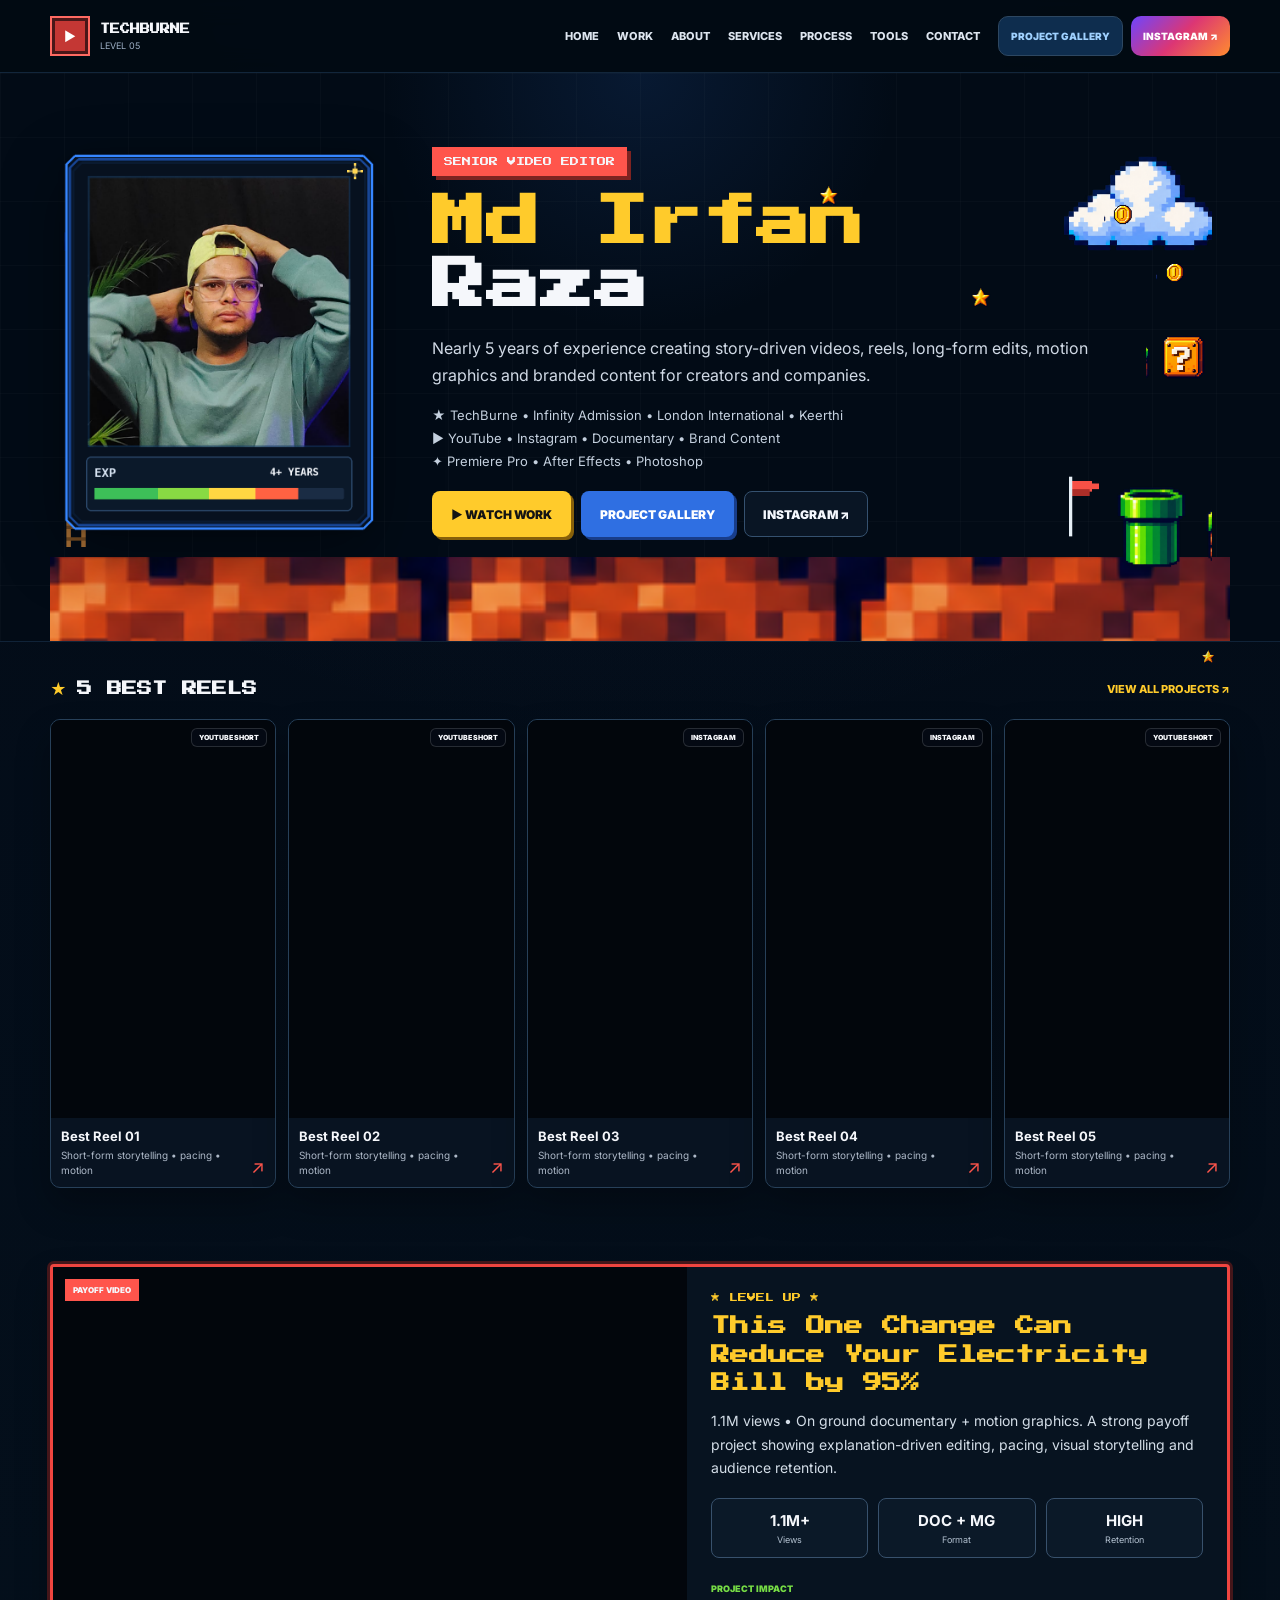
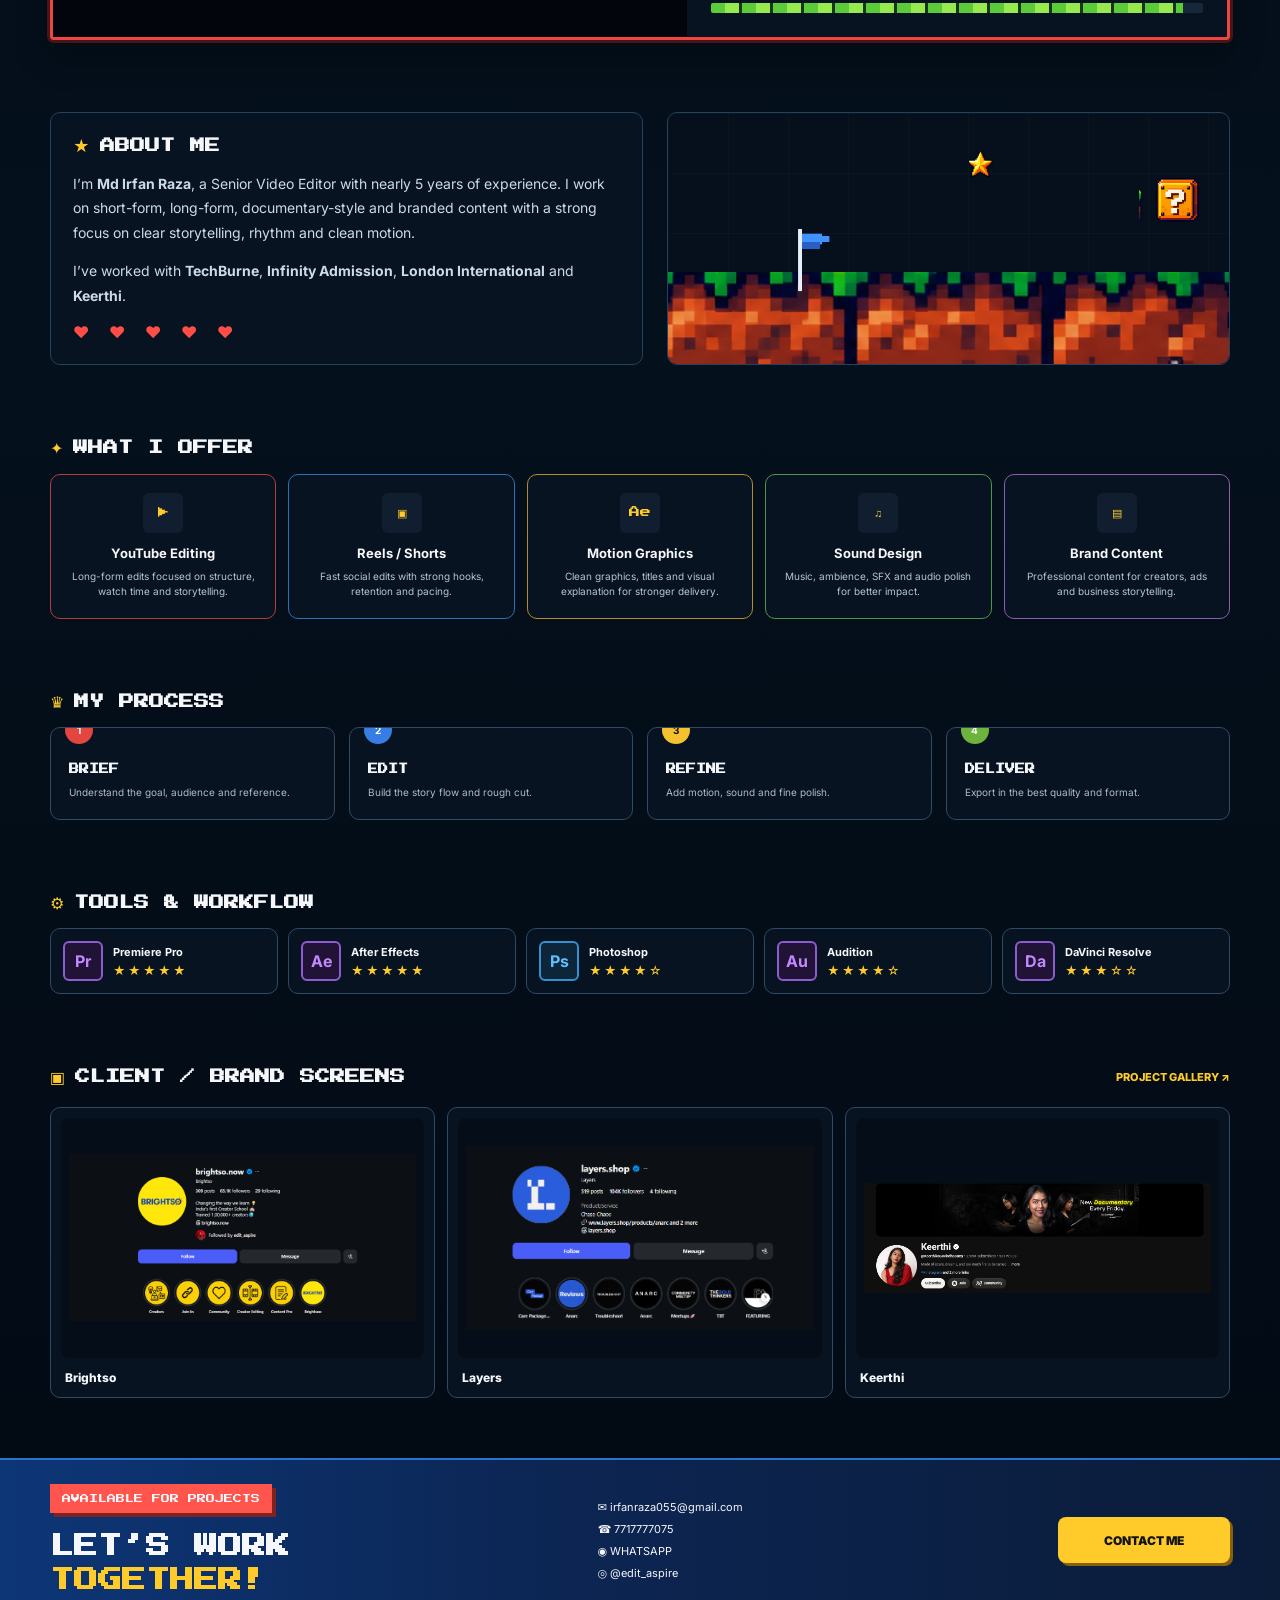
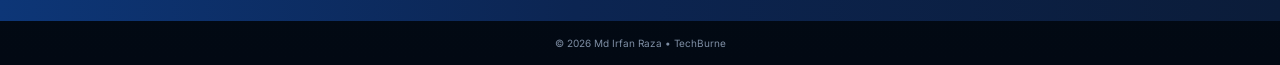
==== commit 0d6ae676: "Add files via upload" ====
--- a/index.html
+++ b/index.html
@@ -8,7 +8,7 @@
   <link rel="preconnect" href="https://fonts.googleapis.com">
   <link rel="preconnect" href="https://fonts.gstatic.com" crossorigin>
   <link href="https://fonts.googleapis.com/css2?family=Press+Start+2P&family=Inter:wght@400;500;600;700;800&display=swap" rel="stylesheet">
-  <link rel="stylesheet" href="styles-v12.css?v=12">
+  <link rel="stylesheet" href="styles-v13.css?v=13">
 </head>
 <body>
   <div class="ambient-stars" aria-hidden="true">
@@ -314,6 +314,6 @@
     <div class="shell">© <span id="year"></span> Md Irfan Raza • TechBurne</div>
   </footer>
 
-  <script src="script-v12.js?v=12"></script>
+  <script src="script-v13.js?v=13"></script>
 </body>
 </html>
--- a/styles-v13.css
+++ b/styles-v13.css
@@ -0,0 +1,897 @@
+
+:root{
+  --bg:#030b17;
+  --panel:#081321;
+  --panel-2:#0b1827;
+  --line:#20405e;
+  --text:#f5f7fb;
+  --muted:#b2bfd1;
+  --yellow:#ffcb2b;
+  --red:#ff554c;
+  --blue:#367fff;
+  --green:#71d348;
+  --darkbtn:#0d1a2a;
+  --shadow:0 18px 34px rgba(0,0,0,.28);
+  --pixel:'Press Start 2P', monospace;
+  --body:'Inter', system-ui, sans-serif;
+}
+*{box-sizing:border-box}
+html{scroll-behavior:smooth}
+body{
+  margin:0;
+  background:
+    radial-gradient(circle at 50% -8%, rgba(44,95,177,.18), transparent 28%),
+    linear-gradient(#030b17,#04101c 60%,#020913);
+  color:var(--text);
+  font-family:var(--body);
+  overflow-x:hidden;
+}
+a{text-decoration:none;color:inherit}
+img{display:block;max-width:100%}
+.shell{width:min(1180px, calc(100% - 28px));margin:0 auto}
+.section{padding:36px 0}
+.site-header{
+  position:sticky;top:0;z-index:100;
+  background:rgba(2,10,18,.92);
+  backdrop-filter:blur(12px);
+  border-bottom:1px solid #12263b;
+}
+.header-inner{
+  min-height:72px;
+  display:flex;align-items:center;gap:18px;
+}
+.brand{
+  display:flex;align-items:center;gap:10px;
+  min-width:190px;
+}
+.brand-icon{
+  width:40px;height:40px;display:grid;place-items:center;
+  color:#fff;background:#c43734;border:2px solid #ff6a62;
+  box-shadow:inset 0 0 0 3px #4a1718;
+  font-size:13px;
+}
+.brand b{
+  display:block;font-family:var(--pixel);font-size:10px;line-height:1.4;
+}
+.brand small{
+  display:block;margin-top:4px;color:#9fb2c7;font-size:9px;
+}
+.main-nav{
+  margin-left:auto;display:flex;align-items:center;gap:18px;
+}
+.main-nav a{
+  font-size:11px;font-weight:800;color:#dde5ef;
+}
+.main-nav a:hover{color:var(--yellow)}
+.top-actions{display:flex;gap:8px}
+.small-btn{
+  min-height:40px;padding:0 12px;border-radius:10px;border:1px solid #2d4761;
+  display:inline-flex;align-items:center;justify-content:center;
+  font-size:10px;font-weight:900;white-space:nowrap;
+}
+.small-btn.blue{background:#0e2d4e;color:#9fd1ff}
+.small-btn.insta{background:linear-gradient(135deg,#6d45ff,#dc3674,#ff8c2f);border:0;color:#fff}
+.menu-btn{
+  display:none;margin-left:auto;border:1px solid #314a64;background:#0b1828;color:#fff;
+  border-radius:10px;padding:8px 10px
+}
+
+/* Background stars */
+.ambient-stars{
+  position:fixed;inset:0;pointer-events:none;z-index:-1;
+}
+.ambient-stars i{
+  position:fixed;width:18px;height:18px;
+  background:url('assets/star-v12.png?v=12') center/contain no-repeat;
+  opacity:.9;animation:twinkle 1.6s ease-in-out infinite;
+}
+.ambient-stars .s1{top:16%;left:3%}
+.ambient-stars .s2{top:10%;right:7%;animation-delay:.3s}
+.ambient-stars .s3{top:30%;left:45%;animation-delay:.7s}
+.ambient-stars .s4{top:42%;right:9%;animation-delay:1s}
+.ambient-stars .s5{top:63%;left:7%;animation-delay:1.2s}
+.ambient-stars .s6{top:72%;right:5%;animation-delay:1.4s}
+.ambient-stars .s7{top:82%;left:48%;animation-delay:1.7s}
+
+/* HERO */
+.hero{
+  position:relative;
+  background:
+    linear-gradient(rgba(255,255,255,.02) 1px, transparent 1px),
+    linear-gradient(90deg, rgba(255,255,255,.02) 1px, transparent 1px),
+    radial-gradient(circle at 50% 0%, rgba(31,83,163,.2), transparent 30%),
+    #020b16;
+  background-size:64px 64px,64px 64px,auto,auto;
+  overflow:hidden;
+  border-bottom:1px solid #102338;
+}
+.hero-grid{
+  position:relative;
+  min-height:530px;
+  display:grid;
+  grid-template-columns:330px 1fr;
+  gap:52px;
+  align-items:center;
+  padding:40px 0 86px;
+}
+.hero-ground{
+  position:absolute;left:0;right:0;bottom:0;width:100%;height:86px;
+  object-fit:cover;object-position:center;pointer-events:none;z-index:1
+}
+.hero-cloud,.hero-coin,.hero-star,.hero-question,.hero-pipe,.hero-flag,.hero-ladder{
+  position:absolute;pointer-events:none;z-index:2
+}
+.hero-cloud{width:160px;animation:floatX 8s ease-in-out infinite}
+.hero-cloud.left{left:-18px;top:68px}
+.hero-cloud.right{right:8px;top:52px;animation-duration:9.5s;animation-direction:reverse}
+.hero-coin{width:36px;animation:bob 2.5s ease-in-out infinite}
+.hero-coin.c1{right:86px;top:115px}
+.hero-coin.c2{right:35px;top:178px;animation-delay:.5s}
+.hero-star{width:28px;animation:twinkle 1.8s ease-in-out infinite}
+.hero-star.st1{right:410px;top:96px}
+.hero-star.st2{right:255px;top:205px;animation-delay:.7s}
+.hero-question{width:66px;right:18px;top:248px;animation:bob 2.8s ease-in-out infinite}
+.hero-pipe{width:108px;right:12px;bottom:58px}
+.hero-flag{width:48px;right:122px;bottom:102px;animation:flagwave 1.5s ease-in-out infinite}
+.hero-ladder{width:34px;left:0;bottom:90px}
+
+.profile-wrap{position:relative;z-index:3}
+.profile-card{
+  filter:drop-shadow(0 20px 32px rgba(0,0,0,.38));
+}
+.profile-card img{
+  width:100%;max-width:330px;height:auto;
+}
+
+.hero-copy{position:relative;z-index:3;max-width:680px}
+.label-chip{
+  display:inline-block;
+  font-family:var(--pixel);
+  font-size:9px;line-height:1;
+  padding:10px 12px;
+  background:var(--red);
+  box-shadow:4px 4px 0 #7e2321;
+  margin:0 0 16px;
+}
+.hero-copy h1{
+  margin:0 0 16px;
+  font-family:var(--pixel);
+  font-size:clamp(28px, 4.8vw, 54px);
+  line-height:1.18;
+}
+.hero-copy h1 span{color:var(--yellow)}
+.hero-text{
+  margin:0 0 18px;
+  font-size:16px;line-height:1.7;color:#d1dae6;
+}
+.hero-points{
+  display:grid;gap:7px;margin-bottom:22px;
+}
+.hero-points p{
+  margin:0;font-size:13px;color:#c4d0de;
+}
+.hero-buttons{
+  display:flex;flex-wrap:wrap;gap:10px;
+}
+.btn{
+  min-height:46px;padding:0 18px;border-radius:8px;
+  display:inline-flex;align-items:center;justify-content:center;
+  font-size:12px;font-weight:900;border:1px solid transparent
+}
+.btn.yellow{background:var(--yellow);color:#141414;box-shadow:3px 3px 0 #87600a}
+.btn.blue{background:#2f6fe2;color:#fff;box-shadow:3px 3px 0 #183d8a}
+.btn.dark{background:#091524;border-color:#35516f;color:#f4f7fd}
+.btn.big{min-width:172px}
+
+/* Sections */
+.section-head{
+  display:flex;align-items:center;justify-content:space-between;gap:16px;
+  margin-bottom:18px;
+}
+.section-head.compact{margin-bottom:14px}
+.section-title{
+  display:flex;align-items:center;gap:10px
+}
+.section-title span{color:var(--yellow);font-size:16px}
+.section-title h2{
+  margin:0;font-family:var(--pixel);font-size:15px;line-height:1.5;
+}
+.head-link{font-size:11px;font-weight:800;color:var(--yellow)}
+
+.videos-row{
+  display:grid;
+  grid-template-columns:repeat(5, minmax(0, 1fr));
+  gap:12px;
+}
+.video-card{
+  background:var(--panel);
+  border:1px solid #274059;
+  border-radius:10px;
+  overflow:hidden;
+  box-shadow:var(--shadow);
+}
+.video-frame{
+  position:relative;background:#02060c;aspect-ratio:9/16;
+}
+.video-frame iframe{
+  position:absolute;inset:0;width:100%;height:100%;border:0
+}
+.card-tag{
+  position:absolute;right:8px;top:8px;
+  background:rgba(5,11,20,.9);border:1px solid rgba(255,255,255,.14);
+  border-radius:6px;padding:4px 7px;font-size:7px;font-weight:900
+}
+.video-meta{
+  padding:10px;display:flex;justify-content:space-between;align-items:end;gap:8px
+}
+.video-meta h3{margin:0 0 4px;font-size:13px}
+.video-meta p{margin:0;font-size:10px;line-height:1.45;color:#aeb9c8}
+.video-meta a{font-size:18px;color:var(--red)}
+
+.featured-box{
+  display:grid;grid-template-columns:1.08fr .92fr;gap:0;
+  background:#071320;border:3px solid #ef4540;border-radius:4px;
+  box-shadow:0 0 0 3px #44161a, var(--shadow);
+  overflow:hidden;
+}
+.featured-video{
+  position:relative;min-height:330px;background:#02060b
+}
+.featured-video iframe{
+  position:absolute;inset:0;width:100%;height:100%;border:0
+}
+.featured-chip{
+  position:absolute;left:12px;top:12px;
+  background:var(--red);padding:6px 8px;font-size:8px;font-weight:900
+}
+.featured-copy{padding:24px}
+.mini-label{
+  margin:0;color:var(--yellow);font-family:var(--pixel);font-size:9px
+}
+.featured-copy h2{
+  margin:10px 0 12px;
+  font-family:var(--pixel);font-size:19px;line-height:1.48;color:var(--yellow)
+}
+.featured-copy p:not(.mini-label){
+  margin:0;color:#d3dde7;font-size:14px;line-height:1.7
+}
+.metric-grid{
+  display:grid;grid-template-columns:repeat(3,1fr);gap:10px;margin:18px 0
+}
+.metric-grid article{
+  background:#0b1928;border:1px solid #38516c;border-radius:8px;padding:12px;text-align:center
+}
+.metric-grid b{display:block;font-size:15px}
+.metric-grid span{display:block;font-size:9px;color:#b2c0cf;margin-top:4px}
+.impact span{font-size:9px;color:#76dc45;font-weight:900}
+.impact-bar{
+  height:10px;background:#162739;border-radius:2px;margin-top:7px;overflow:hidden
+}
+.impact-bar i{
+  display:block;height:100%;width:96%;
+  background:repeating-linear-gradient(90deg,#5bcb39 0 14px,#96ea4d 14px 28px,#173520 28px 31px)
+}
+
+/* ABOUT */
+.about-grid{
+  display:grid;grid-template-columns:1fr .95fr;gap:24px;align-items:stretch
+}
+.about-box{
+  background:var(--panel);border:1px solid #26415b;border-radius:10px;padding:22px
+}
+.about-box p{
+  margin:0 0 14px;font-size:14px;line-height:1.75;color:#d0dae6
+}
+.heart-row{
+  margin-top:12px;color:#ff4e48;letter-spacing:8px
+}
+.about-scene{
+  position:relative;overflow:hidden;
+  background:
+    linear-gradient(rgba(255,255,255,.018) 1px, transparent 1px),
+    linear-gradient(90deg, rgba(255,255,255,.018) 1px, transparent 1px),
+    #06101c;
+  background-size:60px 60px,60px 60px;
+  border:1px solid #26415b;border-radius:10px;min-height:220px;
+}
+.about-ground{
+  position:absolute;left:0;right:0;bottom:0;width:100%;height:90px;object-fit:cover
+}
+.about-star{position:absolute;width:36px;left:52%;top:38px;animation:twinkle 1.6s infinite}
+.about-question{position:absolute;width:64px;right:34px;top:64px;animation:bob 2.4s infinite}
+.about-flag{position:absolute;width:48px;left:22%;bottom:68px;animation:flagwave 1.5s infinite}
+
+/* Services */
+.service-grid{
+  display:grid;grid-template-columns:repeat(5,1fr);gap:12px
+}
+.service-grid article{
+  background:var(--panel);
+  border:1px solid #29445f;border-radius:10px;padding:18px;text-align:center
+}
+.service-grid article:nth-child(1){border-color:#b34037}
+.service-grid article:nth-child(2){border-color:#3070b8}
+.service-grid article:nth-child(3){border-color:#b28d28}
+.service-grid article:nth-child(4){border-color:#4f9548}
+.service-grid article:nth-child(5){border-color:#8d5eb0}
+.service-grid article span{
+  width:40px;height:40px;border-radius:6px;display:inline-grid;place-items:center;
+  background:#111e2f;color:var(--yellow);font-family:var(--pixel);font-size:11px
+}
+.service-grid h3{margin:12px 0 8px;font-size:13px}
+.service-grid p{margin:0;font-size:10px;line-height:1.55;color:#b7c4d4}
+
+.process-grid{
+  display:grid;grid-template-columns:repeat(4,1fr);gap:14px
+}
+.process-grid article{
+  position:relative;background:var(--panel);border:1px solid #314b64;border-radius:10px;padding:18px
+}
+.process-grid article b{
+  position:absolute;top:-12px;left:14px;width:28px;height:28px;border-radius:50%;
+  display:grid;place-items:center;color:#fff;background:#e4453f;font-size:10px
+}
+.process-grid article:nth-child(2) b{background:#367ee4}
+.process-grid article:nth-child(3) b{background:#f4c22e;color:#111}
+.process-grid article:nth-child(4) b{background:#6eb33c}
+.process-grid h3{
+  margin:16px 0 8px;font-family:var(--pixel);font-size:10px;line-height:1.5
+}
+.process-grid p{margin:0;font-size:10px;line-height:1.55;color:#acbacb}
+
+.tool-grid{
+  display:grid;grid-template-columns:repeat(5,1fr);gap:10px
+}
+.tool-grid article{
+  display:flex;align-items:center;gap:10px;
+  background:var(--panel);border:1px solid #304a64;border-radius:10px;padding:12px
+}
+.tool-grid b{
+  width:40px;height:40px;border-radius:6px;display:grid;place-items:center;
+  background:#201335;border:2px solid #8d5dd0;color:#c289ff
+}
+.tool-grid article:nth-child(3) b{background:#0c2539;border-color:#3390d3;color:#5ec0ff}
+.tool-grid h3{margin:0 0 4px;font-size:11px}
+.tool-grid p{margin:0;font-size:12px;letter-spacing:2px;color:var(--yellow)}
+
+.screens-grid{
+  display:grid;grid-template-columns:repeat(3,1fr);gap:12px
+}
+.screens-grid figure{
+  margin:0;background:var(--panel);border:1px solid #304a64;border-radius:10px;padding:10px;overflow:hidden
+}
+.screens-grid img{
+  width:100%;height:220px;object-fit:contain;object-position:center;background:#050d18;border-radius:8px
+}
+.screens-grid figcaption{
+  padding:12px 4px 2px;font-size:12px;font-weight:800
+}
+
+/* CTA */
+.cta-section{
+  margin-top:24px;
+  background:linear-gradient(90deg,#0d3677,#0c2552 45%,#0b1c39);
+  border-top:2px solid #2974cf;
+  padding:24px 0;
+}
+.cta-grid{
+  display:grid;grid-template-columns:1.2fr 1fr auto;gap:24px;align-items:center
+}
+.cta-grid h2{
+  margin:0;font-family:var(--pixel);font-size:24px;line-height:1.42
+}
+.cta-grid h2 span{color:var(--yellow)}
+.contact-list{
+  display:grid;gap:8px;font-size:11px
+}
+.footer{
+  padding:16px 0;text-align:center;font-size:10px;color:#7e8ea4
+}
+
+/* Gallery page */
+.gallery-page .ambient-stars{display:none}
+.gallery-hero{
+  position:relative;overflow:hidden;
+  padding:44px 0 34px;
+  background:
+    linear-gradient(rgba(255,255,255,.018) 1px, transparent 1px),
+    linear-gradient(90deg, rgba(255,255,255,.018) 1px, transparent 1px),
+    radial-gradient(circle at 50% 0%, rgba(31,83,163,.2), transparent 32%),
+    #04101c;
+  background-size:64px 64px,64px 64px,auto,auto;
+  border-bottom:1px solid #14283d;
+}
+.gallery-hero-inner{
+  position:relative;min-height:230px
+}
+.gallery-hero h1{
+  margin:0;font-family:var(--pixel);font-size:clamp(28px,4.7vw,52px);line-height:1.3
+}
+.gallery-hero h1 span{color:var(--yellow)}
+.gallery-hero p:not(.label-chip){
+  color:#c3cfde;max-width:620px;line-height:1.7
+}
+.gallery-counts{
+  display:flex;gap:12px;margin-top:16px
+}
+.gallery-counts article{
+  min-width:120px;background:var(--panel);border:1px solid #2e4763;border-radius:10px;padding:12px
+}
+.gallery-counts b{display:block;font-size:22px;color:var(--yellow)}
+.gallery-counts span{display:block;font-size:9px;color:#b8c5d4;margin-top:3px}
+.gallery-cloud,.gallery-coin,.gallery-pipe{
+  position:absolute;pointer-events:none
+}
+.gallery-cloud{width:150px;top:22px;animation:floatX 8s ease-in-out infinite}
+.gallery-cloud.gc1{left:0}
+.gallery-cloud.gc2{right:0;animation-direction:reverse;animation-duration:9.2s}
+.gallery-coin{width:34px;right:120px;top:52px;animation:bob 2.4s infinite}
+.gallery-pipe{width:74px;right:20px;bottom:-10px}
+
+.gallery-grid{
+  display:grid;gap:14px
+}
+.reels-grid{grid-template-columns:repeat(4,1fr)}
+.long-grid{grid-template-columns:repeat(2,1fr)}
+.gallery-card{
+  background:var(--panel);border:1px solid #2a455f;border-radius:10px;overflow:hidden
+}
+.gallery-media{position:relative;background:#02060b}
+.gallery-media.vertical{aspect-ratio:9/16}
+.gallery-media.wide{aspect-ratio:16/9}
+.gallery-media iframe{position:absolute;inset:0;width:100%;height:100%;border:0}
+.gallery-meta{
+  padding:10px;display:flex;justify-content:space-between;align-items:center;gap:8px
+}
+.gallery-meta h3{margin:0;font-size:11px}
+.gallery-meta a{font-size:10px;font-weight:900;color:var(--yellow)}
+
+@keyframes bob{
+  0%,100%{transform:translateY(0)}
+  50%{transform:translateY(-8px)}
+}
+@keyframes twinkle{
+  0%,100%{transform:scale(.85);opacity:.55}
+  50%{transform:scale(1.08);opacity:1}
+}
+@keyframes floatX{
+  0%,100%{transform:translateX(0)}
+  50%{transform:translateX(10px)}
+}
+@keyframes flagwave{
+  0%,100%{transform:rotate(0deg)}
+  50%{transform:rotate(-5deg)}
+}
+
+/* Responsive */
+@media(max-width:1100px){
+  .main-nav{
+    display:none;
+    position:absolute;top:72px;left:0;right:0;z-index:50;
+    background:#05101d;border-bottom:1px solid #23374d;
+    padding:14px;flex-direction:column;align-items:flex-start
+  }
+  .main-nav.open{display:flex}
+  .menu-btn{display:block}
+  .videos-row{
+    overflow-x:auto;
+    grid-template-columns:repeat(5, 220px);
+    padding-bottom:8px
+  }
+  .videos-row::-webkit-scrollbar{height:6px}
+  .videos-row::-webkit-scrollbar-thumb{background:#284865}
+  .service-grid{grid-template-columns:repeat(3,1fr)}
+  .tool-grid{grid-template-columns:repeat(3,1fr)}
+  .reels-grid{grid-template-columns:repeat(3,1fr)}
+}
+
+@media(max-width:860px){
+  .hero-grid{grid-template-columns:1fr;gap:24px;padding-top:28px;padding-bottom:86px}
+  .profile-card img{max-width:320px}
+  .hero-copy{max-width:none}
+  .hero-cloud.right{right:-10px}
+  .hero-question,.hero-pipe{right:8px}
+  .featured-box{grid-template-columns:1fr}
+  .about-grid{grid-template-columns:1fr}
+  .process-grid{grid-template-columns:repeat(2,1fr)}
+  .service-grid{grid-template-columns:repeat(2,1fr)}
+  .tool-grid{grid-template-columns:repeat(2,1fr)}
+  .screens-grid{grid-template-columns:1fr}
+  .cta-grid{grid-template-columns:1fr}
+  .reels-grid,.long-grid{grid-template-columns:1fr}
+}
+
+@media(max-width:620px){
+  .shell{width:min(100% - 16px, 1180px)}
+  .header-inner{min-height:66px;gap:8px}
+  .brand{min-width:auto}
+  .brand b{font-size:8px}
+  .brand small{font-size:7px}
+  .brand-icon{width:34px;height:34px;font-size:11px}
+  .small-btn{min-height:34px;padding:0 9px;font-size:8px}
+  .hero-grid{min-height:unset}
+  .profile-card img{max-width:295px}
+  .hero-copy h1{font-size:28px}
+  .hero-text{font-size:14px}
+  .hero-points p{font-size:11px}
+  .hero-cloud{width:118px}
+  .hero-cloud.left{top:80px;left:-26px}
+  .hero-cloud.right{top:56px;right:-16px}
+  .hero-coin.c1{right:66px}
+  .hero-coin.c2{right:22px}
+  .hero-star.st1{right:195px;top:110px}
+  .hero-star.st2{right:120px;top:182px}
+  .hero-question{width:54px;top:258px}
+  .hero-pipe{width:86px}
+  .hero-flag{width:38px;right:92px}
+  .hero-ladder{display:none}
+  .hero-ground{height:70px}
+  .section-head{flex-direction:column;align-items:flex-start}
+  .featured-copy{padding:16px}
+  .featured-copy h2{font-size:15px}
+  .metric-grid{grid-template-columns:1fr}
+  .service-grid,.process-grid,.tool-grid{grid-template-columns:1fr}
+  .gallery-cloud{width:120px}
+  .gallery-coin{right:86px}
+  .gallery-pipe{width:64px;right:10px}
+}
+
+
+/* ===========================
+   V13 CUTTING / CLIPPING FIXES
+   =========================== */
+
+/* prevent decorative art from getting sliced */
+.hero{
+  overflow:hidden !important;
+  padding-top:8px;
+}
+.hero-grid{
+  min-height:560px !important;
+  padding-top:54px !important;
+  padding-bottom:92px !important;
+  overflow:visible !important;
+}
+
+/* bring all hero assets inside safe visible area */
+.hero-cloud{
+  width:150px !important;
+  max-width:none !important;
+}
+.hero-cloud.left{
+  left:12px !important;
+  top:70px !important;
+}
+.hero-cloud.right{
+  right:18px !important;
+  top:54px !important;
+}
+
+.hero-coin{
+  width:34px !important;
+}
+.hero-coin.c1{
+  right:92px !important;
+  top:118px !important;
+}
+.hero-coin.c2{
+  right:40px !important;
+  top:176px !important;
+}
+
+.hero-star{
+  width:26px !important;
+}
+.hero-star.st1{
+  right:390px !important;
+  top:102px !important;
+}
+.hero-star.st2{
+  right:238px !important;
+  top:204px !important;
+}
+
+.hero-question{
+  width:62px !important;
+  right:22px !important;
+  top:248px !important;
+}
+.hero-pipe{
+  width:102px !important;
+  right:18px !important;
+  bottom:56px !important;
+}
+.hero-flag{
+  width:46px !important;
+  right:122px !important;
+  bottom:100px !important;
+}
+.hero-ladder{
+  width:32px !important;
+  left:10px !important;
+  bottom:94px !important;
+}
+.hero-ground{
+  left:0 !important;
+  right:0 !important;
+  width:100% !important;
+  height:84px !important;
+  object-fit:cover !important;
+  object-position:center !important;
+}
+
+/* keep profile card and content fully visible */
+.profile-wrap,
+.hero-copy{
+  position:relative;
+  z-index:5 !important;
+}
+.profile-card{
+  padding-left:8px;
+}
+.profile-card img{
+  width:min(100%, 332px) !important;
+  max-width:332px !important;
+  height:auto !important;
+}
+
+/* video cards and embeds */
+.video-card,
+.gallery-card,
+.screens-grid figure,
+.about-box,
+.about-scene,
+.service-grid article,
+.process-grid article,
+.tool-grid article{
+  overflow:hidden;
+}
+
+/* Prevent iframe edge cutting and give clean inner spacing */
+.video-frame,
+.gallery-media,
+.featured-video{
+  background:#02060c !important;
+}
+.video-frame iframe,
+.gallery-media iframe,
+.featured-video iframe{
+  width:100% !important;
+  height:100% !important;
+  border:0 !important;
+  display:block !important;
+}
+
+/* fix featured section content spacing */
+.featured-box{
+  align-items:stretch !important;
+}
+.featured-copy{
+  padding:26px 24px 24px !important;
+}
+.featured-copy h2{
+  word-break:break-word;
+}
+
+/* screenshot images should show complete frame */
+.screens-grid{
+  align-items:stretch;
+}
+.screens-grid figure{
+  display:flex;
+  flex-direction:column;
+  min-height:100%;
+}
+.screens-grid img{
+  width:100% !important;
+  height:240px !important;
+  object-fit:contain !important;
+  object-position:center !important;
+  padding:8px;
+}
+
+/* About scene clipping fix */
+.about-scene{
+  min-height:240px !important;
+}
+.about-ground{
+  height:92px !important;
+}
+.about-star{
+  left:52% !important;
+  top:34px !important;
+}
+.about-question{
+  right:26px !important;
+  top:58px !important;
+}
+.about-flag{
+  left:22% !important;
+  bottom:68px !important;
+}
+
+/* Gallery hero art inside safe bounds */
+.gallery-hero{
+  overflow:hidden !important;
+  padding-top:52px !important;
+  padding-bottom:38px !important;
+}
+.gallery-hero-inner{
+  min-height:248px !important;
+}
+.gallery-cloud{
+  width:144px !important;
+}
+.gallery-cloud.gc1{
+  left:18px !important;
+  top:26px !important;
+}
+.gallery-cloud.gc2{
+  right:18px !important;
+  top:30px !important;
+}
+.gallery-coin{
+  width:32px !important;
+  right:112px !important;
+  top:60px !important;
+}
+.gallery-pipe{
+  width:72px !important;
+  right:18px !important;
+  bottom:-4px !important;
+}
+
+/* Reels row scroll friendliness */
+.videos-row{
+  padding-bottom:4px;
+}
+
+/* tablet */
+@media(max-width:1100px){
+  .hero-grid{
+    min-height:530px !important;
+    gap:36px !important;
+  }
+  .hero-star.st1{
+    right:290px !important;
+  }
+  .hero-star.st2{
+    right:180px !important;
+  }
+  .gallery-cloud.gc1{left:10px !important}
+  .gallery-cloud.gc2{right:10px !important}
+}
+
+/* mobile */
+@media(max-width:860px){
+  .hero-grid{
+    grid-template-columns:1fr !important;
+    gap:26px !important;
+    min-height:unset !important;
+    padding-top:32px !important;
+    padding-bottom:86px !important;
+  }
+  .profile-card{
+    padding-left:0 !important;
+  }
+  .profile-card img{
+    max-width:320px !important;
+  }
+  .hero-cloud{
+    width:118px !important;
+    opacity:.95;
+  }
+  .hero-cloud.left{
+    left:8px !important;
+    top:60px !important;
+  }
+  .hero-cloud.right{
+    right:8px !important;
+    top:58px !important;
+  }
+  .hero-coin.c1{
+    right:72px !important;
+    top:122px !important;
+  }
+  .hero-coin.c2{
+    right:24px !important;
+    top:176px !important;
+  }
+  .hero-star.st1{
+    right:182px !important;
+    top:112px !important;
+  }
+  .hero-star.st2{
+    right:112px !important;
+    top:184px !important;
+  }
+  .hero-question{
+    width:52px !important;
+    right:10px !important;
+    top:242px !important;
+  }
+  .hero-pipe{
+    width:82px !important;
+    right:8px !important;
+    bottom:56px !important;
+  }
+  .hero-flag{
+    width:38px !important;
+    right:88px !important;
+    bottom:100px !important;
+  }
+  .hero-ladder{
+    display:none !important;
+  }
+  .hero-ground{
+    height:72px !important;
+  }
+  .screens-grid img{
+    height:220px !important;
+  }
+}
+
+@media(max-width:620px){
+  .hero-grid{
+    padding-top:24px !important;
+    padding-bottom:74px !important;
+  }
+  .hero-cloud{
+    width:105px !important;
+  }
+  .hero-cloud.left{
+    left:2px !important;
+    top:62px !important;
+  }
+  .hero-cloud.right{
+    right:2px !important;
+    top:60px !important;
+  }
+  .hero-coin.c1{
+    right:60px !important;
+    top:118px !important;
+  }
+  .hero-coin.c2{
+    right:18px !important;
+    top:165px !important;
+  }
+  .hero-star.st1{
+    right:160px !important;
+    top:110px !important;
+  }
+  .hero-star.st2{
+    right:94px !important;
+    top:176px !important;
+  }
+  .hero-question{
+    top:228px !important;
+  }
+  .hero-pipe{
+    width:74px !important;
+  }
+  .hero-flag{
+    right:80px !important;
+  }
+  .screens-grid img{
+    height:200px !important;
+  }
+  .gallery-cloud{
+    width:108px !important;
+  }
+  .gallery-cloud.gc1{
+    left:4px !important;
+    top:42px !important;
+  }
+  .gallery-cloud.gc2{
+    right:4px !important;
+    top:42px !important;
+  }
+  .gallery-coin{
+    right:74px !important;
+    top:66px !important;
+  }
+  .gallery-pipe{
+    width:60px !important;
+    right:6px !important;
+  }
+}
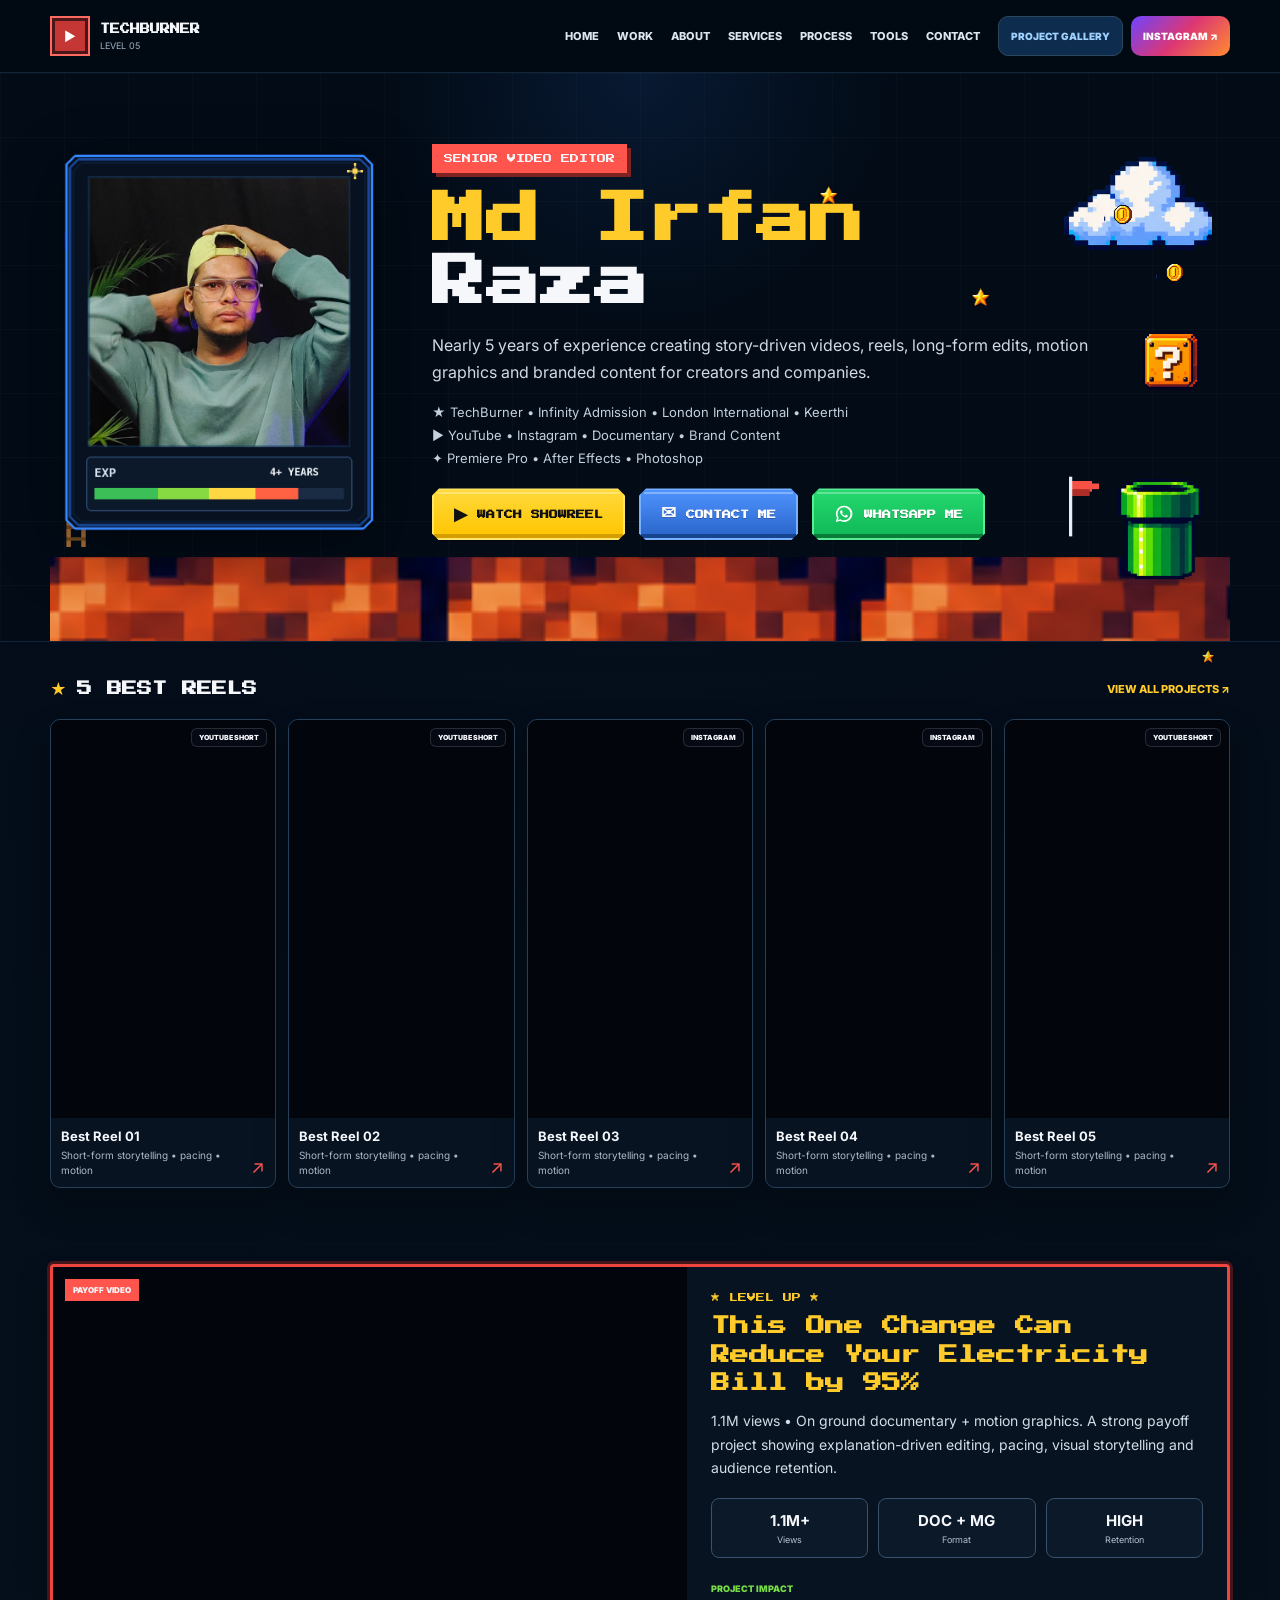
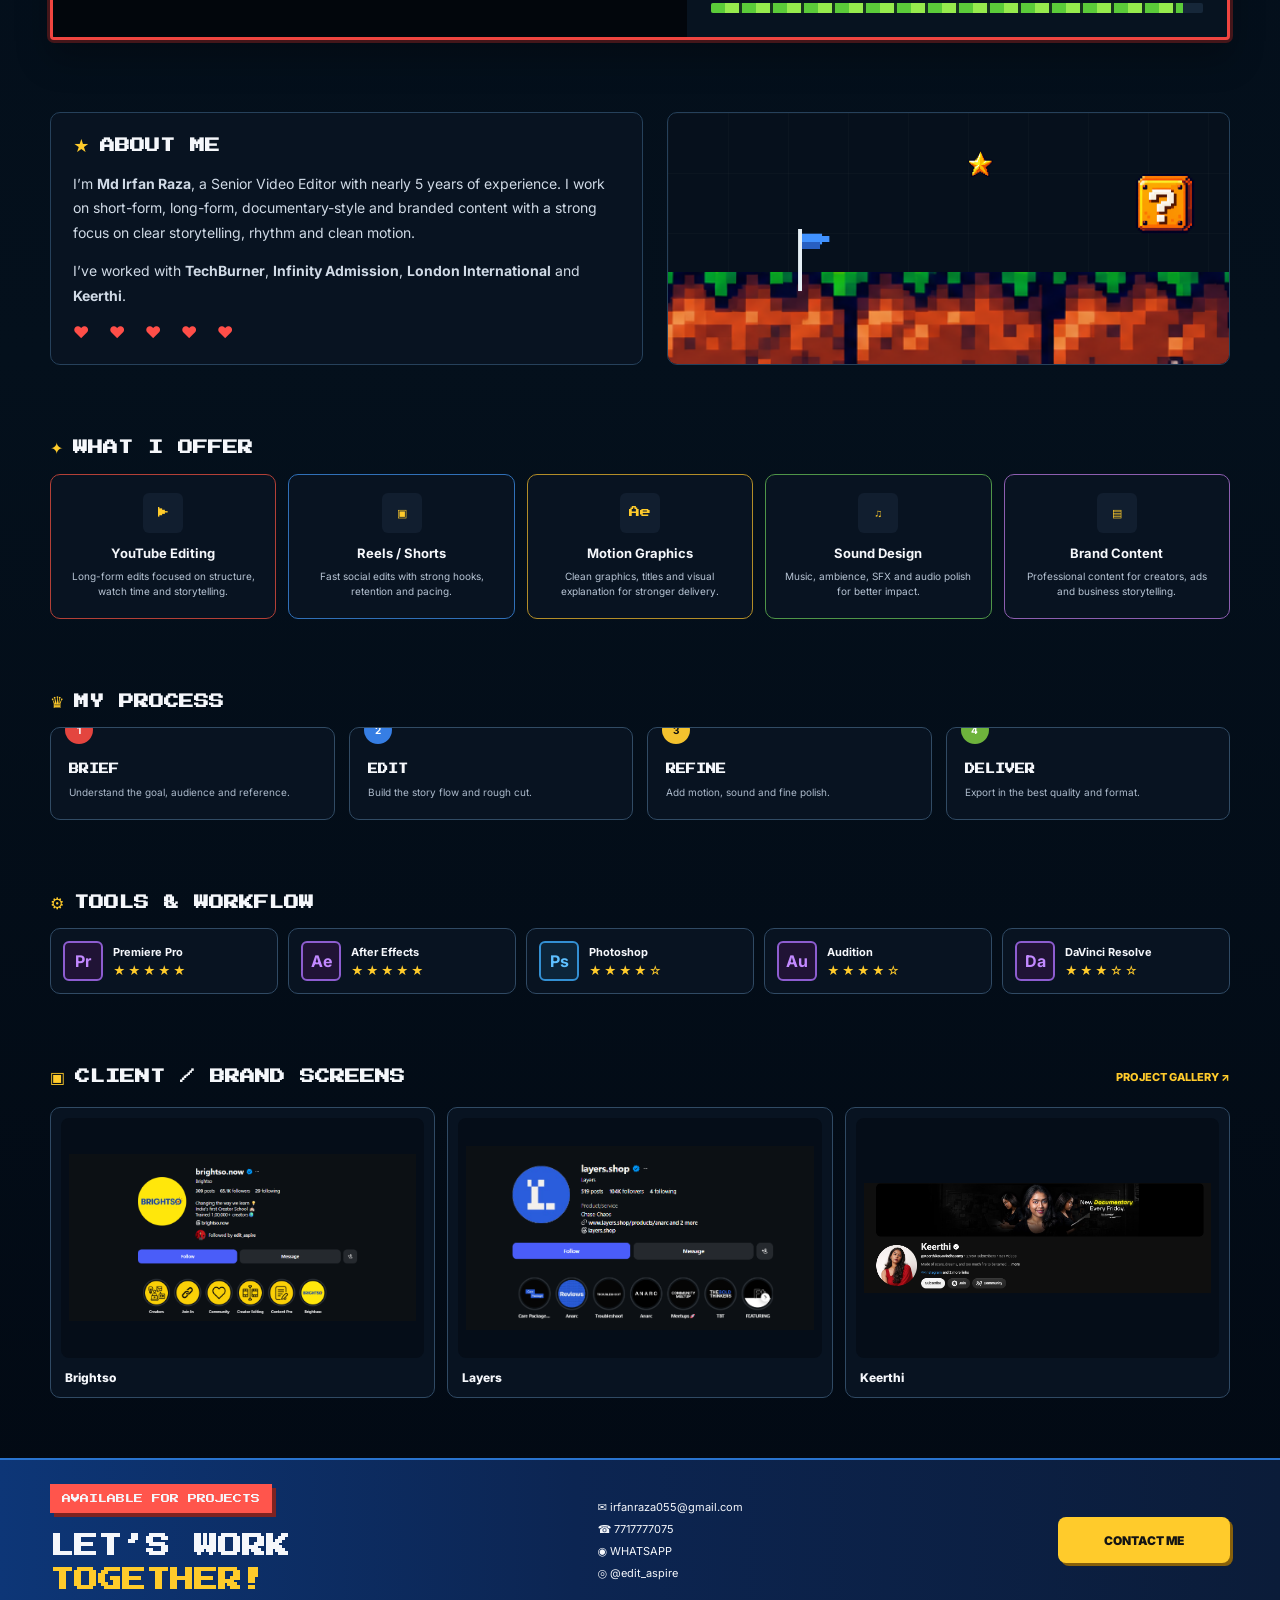
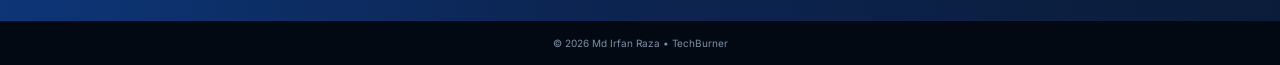
==== commit fae6b9e6: "Add files via upload" ====
--- a/index.html
+++ b/index.html
@@ -8,7 +8,7 @@
   <link rel="preconnect" href="https://fonts.googleapis.com">
   <link rel="preconnect" href="https://fonts.gstatic.com" crossorigin>
   <link href="https://fonts.googleapis.com/css2?family=Press+Start+2P&family=Inter:wght@400;500;600;700;800&display=swap" rel="stylesheet">
-  <link rel="stylesheet" href="styles-v13.css?v=13">
+  <link rel="stylesheet" href="styles-v14.css?v=14">
 </head>
 <body>
   <div class="ambient-stars" aria-hidden="true">
@@ -20,7 +20,7 @@
       <a href="index.html" class="brand">
         <span class="brand-icon">▶</span>
         <div>
-          <b>TECHBURNE</b>
+          <b>TECHBURNER</b>
           <small>LEVEL 05</small>
         </div>
       </a>
@@ -53,8 +53,8 @@
         <img class="hero-coin c2" src="assets/coin-v12.png?v=12" alt="" aria-hidden="true">
         <img class="hero-star st1" src="assets/star-v12.png?v=12" alt="" aria-hidden="true">
         <img class="hero-star st2" src="assets/star-v12.png?v=12" alt="" aria-hidden="true">
-        <img class="hero-question" src="assets/question-v12.png?v=12" alt="" aria-hidden="true">
-        <img class="hero-pipe" src="assets/pipe-v12.png?v=12" alt="" aria-hidden="true">
+        <img class="hero-question" src="assets/question-v14.png?v=14" alt="" aria-hidden="true">
+        <img class="hero-pipe" src="assets/pipe-v14.png?v=14" alt="" aria-hidden="true">
         <img class="hero-ground" src="assets/ground-v12.png?v=12" alt="" aria-hidden="true">
         <img class="hero-flag" src="assets/flag-red.png?v=12" alt="" aria-hidden="true">
         <img class="hero-ladder" src="assets/ladder.png?v=12" alt="" aria-hidden="true">
@@ -74,15 +74,24 @@
           </p>
 
           <div class="hero-points">
-            <p>★ TechBurne • Infinity Admission • London International • Keerthi</p>
+            <p>★ TechBurner • Infinity Admission • London International • Keerthi</p>
             <p>▶ YouTube • Instagram • Documentary • Brand Content</p>
             <p>✦ Premiere Pro • After Effects • Photoshop</p>
           </div>
 
           <div class="hero-buttons">
-            <a class="btn yellow" href="#work">▶ WATCH WORK</a>
-            <a class="btn blue" href="gallery.html">PROJECT GALLERY</a>
-            <a class="btn dark" href="https://www.instagram.com/edit_aspire/" target="_blank" rel="noopener">INSTAGRAM ↗</a>
+            <a class="btn pixel-btn yellow" href="#work">
+              <span class="btn-icon" aria-hidden="true">▶</span><span>WATCH SHOWREEL</span>
+            </a>
+            <a class="btn pixel-btn blue" href="mailto:irfanraza055@gmail.com">
+              <span class="btn-icon mail" aria-hidden="true">✉</span><span>CONTACT ME</span>
+            </a>
+            <a class="btn pixel-btn whatsapp" href="https://wa.me/917717777075" target="_blank" rel="noopener">
+              <svg class="wa-icon" viewBox="0 0 24 24" aria-hidden="true" focusable="false">
+                <path fill="currentColor" d="M12 2a9.7 9.7 0 0 0-8.43 14.5L2.2 21.5l5.15-1.34A9.76 9.76 0 1 0 12 2Zm0 17.55a7.7 7.7 0 0 1-3.93-1.08l-.28-.16-3.05.8.82-2.97-.18-.3A7.74 7.74 0 1 1 12 19.55Zm4.25-5.8c-.23-.12-1.37-.68-1.58-.75-.21-.08-.37-.12-.52.12-.16.23-.6.75-.74.9-.13.16-.27.18-.5.06-.23-.12-.98-.36-1.87-1.16-.69-.61-1.16-1.37-1.3-1.6-.13-.23-.01-.36.1-.48.1-.1.23-.27.35-.4.11-.14.15-.24.23-.4.08-.15.04-.29-.02-.4-.06-.12-.52-1.26-.72-1.73-.19-.45-.38-.39-.52-.4h-.44c-.15 0-.4.06-.6.29-.21.23-.8.78-.8 1.9s.82 2.2.93 2.35c.12.16 1.6 2.45 3.88 3.44.54.23.97.37 1.3.48.55.17 1.04.15 1.43.09.44-.07 1.37-.56 1.56-1.1.19-.54.19-1 .13-1.1-.06-.1-.21-.16-.44-.27Z"/>
+              </svg>
+              <span>WHATSAPP ME</span>
+            </a>
           </div>
         </div>
       </div>
@@ -225,7 +234,7 @@
           focus on clear storytelling, rhythm and clean motion.
         </p>
         <p>
-          I’ve worked with <b>TechBurne</b>, <b>Infinity Admission</b>, <b>London International</b>
+          I’ve worked with <b>TechBurner</b>, <b>Infinity Admission</b>, <b>London International</b>
           and <b>Keerthi</b>.
         </p>
         <div class="heart-row">♥ ♥ ♥ ♥ ♥</div>
@@ -234,7 +243,7 @@
       <div class="about-scene">
         <img src="assets/ground-v12.png?v=12" class="about-ground" alt="" aria-hidden="true">
         <img src="assets/star-v12.png?v=12" class="about-star" alt="" aria-hidden="true">
-        <img src="assets/question-v12.png?v=12" class="about-question" alt="" aria-hidden="true">
+        <img src="assets/question-v14.png?v=14" class="about-question" alt="" aria-hidden="true">
         <img src="assets/flag-blue.png?v=12" class="about-flag" alt="" aria-hidden="true">
       </div>
     </section>
@@ -311,7 +320,7 @@
   </main>
 
   <footer class="footer">
-    <div class="shell">© <span id="year"></span> Md Irfan Raza • TechBurne</div>
+    <div class="shell">© <span id="year"></span> Md Irfan Raza • TechBurner</div>
   </footer>
 
   <script src="script-v13.js?v=13"></script>
--- a/styles-v14.css
+++ b/styles-v14.css
@@ -0,0 +1,1045 @@
+
+:root{
+  --bg:#030b17;
+  --panel:#081321;
+  --panel-2:#0b1827;
+  --line:#20405e;
+  --text:#f5f7fb;
+  --muted:#b2bfd1;
+  --yellow:#ffcb2b;
+  --red:#ff554c;
+  --blue:#367fff;
+  --green:#71d348;
+  --darkbtn:#0d1a2a;
+  --shadow:0 18px 34px rgba(0,0,0,.28);
+  --pixel:'Press Start 2P', monospace;
+  --body:'Inter', system-ui, sans-serif;
+}
+*{box-sizing:border-box}
+html{scroll-behavior:smooth}
+body{
+  margin:0;
+  background:
+    radial-gradient(circle at 50% -8%, rgba(44,95,177,.18), transparent 28%),
+    linear-gradient(#030b17,#04101c 60%,#020913);
+  color:var(--text);
+  font-family:var(--body);
+  overflow-x:hidden;
+}
+a{text-decoration:none;color:inherit}
+img{display:block;max-width:100%}
+.shell{width:min(1180px, calc(100% - 28px));margin:0 auto}
+.section{padding:36px 0}
+.site-header{
+  position:sticky;top:0;z-index:100;
+  background:rgba(2,10,18,.92);
+  backdrop-filter:blur(12px);
+  border-bottom:1px solid #12263b;
+}
+.header-inner{
+  min-height:72px;
+  display:flex;align-items:center;gap:18px;
+}
+.brand{
+  display:flex;align-items:center;gap:10px;
+  min-width:190px;
+}
+.brand-icon{
+  width:40px;height:40px;display:grid;place-items:center;
+  color:#fff;background:#c43734;border:2px solid #ff6a62;
+  box-shadow:inset 0 0 0 3px #4a1718;
+  font-size:13px;
+}
+.brand b{
+  display:block;font-family:var(--pixel);font-size:10px;line-height:1.4;
+}
+.brand small{
+  display:block;margin-top:4px;color:#9fb2c7;font-size:9px;
+}
+.main-nav{
+  margin-left:auto;display:flex;align-items:center;gap:18px;
+}
+.main-nav a{
+  font-size:11px;font-weight:800;color:#dde5ef;
+}
+.main-nav a:hover{color:var(--yellow)}
+.top-actions{display:flex;gap:8px}
+.small-btn{
+  min-height:40px;padding:0 12px;border-radius:10px;border:1px solid #2d4761;
+  display:inline-flex;align-items:center;justify-content:center;
+  font-size:10px;font-weight:900;white-space:nowrap;
+}
+.small-btn.blue{background:#0e2d4e;color:#9fd1ff}
+.small-btn.insta{background:linear-gradient(135deg,#6d45ff,#dc3674,#ff8c2f);border:0;color:#fff}
+.menu-btn{
+  display:none;margin-left:auto;border:1px solid #314a64;background:#0b1828;color:#fff;
+  border-radius:10px;padding:8px 10px
+}
+
+/* Background stars */
+.ambient-stars{
+  position:fixed;inset:0;pointer-events:none;z-index:-1;
+}
+.ambient-stars i{
+  position:fixed;width:18px;height:18px;
+  background:url('assets/star-v12.png?v=12') center/contain no-repeat;
+  opacity:.9;animation:twinkle 1.6s ease-in-out infinite;
+}
+.ambient-stars .s1{top:16%;left:3%}
+.ambient-stars .s2{top:10%;right:7%;animation-delay:.3s}
+.ambient-stars .s3{top:30%;left:45%;animation-delay:.7s}
+.ambient-stars .s4{top:42%;right:9%;animation-delay:1s}
+.ambient-stars .s5{top:63%;left:7%;animation-delay:1.2s}
+.ambient-stars .s6{top:72%;right:5%;animation-delay:1.4s}
+.ambient-stars .s7{top:82%;left:48%;animation-delay:1.7s}
+
+/* HERO */
+.hero{
+  position:relative;
+  background:
+    linear-gradient(rgba(255,255,255,.02) 1px, transparent 1px),
+    linear-gradient(90deg, rgba(255,255,255,.02) 1px, transparent 1px),
+    radial-gradient(circle at 50% 0%, rgba(31,83,163,.2), transparent 30%),
+    #020b16;
+  background-size:64px 64px,64px 64px,auto,auto;
+  overflow:hidden;
+  border-bottom:1px solid #102338;
+}
+.hero-grid{
+  position:relative;
+  min-height:530px;
+  display:grid;
+  grid-template-columns:330px 1fr;
+  gap:52px;
+  align-items:center;
+  padding:40px 0 86px;
+}
+.hero-ground{
+  position:absolute;left:0;right:0;bottom:0;width:100%;height:86px;
+  object-fit:cover;object-position:center;pointer-events:none;z-index:1
+}
+.hero-cloud,.hero-coin,.hero-star,.hero-question,.hero-pipe,.hero-flag,.hero-ladder{
+  position:absolute;pointer-events:none;z-index:2
+}
+.hero-cloud{width:160px;animation:floatX 8s ease-in-out infinite}
+.hero-cloud.left{left:-18px;top:68px}
+.hero-cloud.right{right:8px;top:52px;animation-duration:9.5s;animation-direction:reverse}
+.hero-coin{width:36px;animation:bob 2.5s ease-in-out infinite}
+.hero-coin.c1{right:86px;top:115px}
+.hero-coin.c2{right:35px;top:178px;animation-delay:.5s}
+.hero-star{width:28px;animation:twinkle 1.8s ease-in-out infinite}
+.hero-star.st1{right:410px;top:96px}
+.hero-star.st2{right:255px;top:205px;animation-delay:.7s}
+.hero-question{width:66px;right:18px;top:248px;animation:bob 2.8s ease-in-out infinite}
+.hero-pipe{width:108px;right:12px;bottom:58px}
+.hero-flag{width:48px;right:122px;bottom:102px;animation:flagwave 1.5s ease-in-out infinite}
+.hero-ladder{width:34px;left:0;bottom:90px}
+
+.profile-wrap{position:relative;z-index:3}
+.profile-card{
+  filter:drop-shadow(0 20px 32px rgba(0,0,0,.38));
+}
+.profile-card img{
+  width:100%;max-width:330px;height:auto;
+}
+
+.hero-copy{position:relative;z-index:3;max-width:680px}
+.label-chip{
+  display:inline-block;
+  font-family:var(--pixel);
+  font-size:9px;line-height:1;
+  padding:10px 12px;
+  background:var(--red);
+  box-shadow:4px 4px 0 #7e2321;
+  margin:0 0 16px;
+}
+.hero-copy h1{
+  margin:0 0 16px;
+  font-family:var(--pixel);
+  font-size:clamp(28px, 4.8vw, 54px);
+  line-height:1.18;
+}
+.hero-copy h1 span{color:var(--yellow)}
+.hero-text{
+  margin:0 0 18px;
+  font-size:16px;line-height:1.7;color:#d1dae6;
+}
+.hero-points{
+  display:grid;gap:7px;margin-bottom:22px;
+}
+.hero-points p{
+  margin:0;font-size:13px;color:#c4d0de;
+}
+.hero-buttons{
+  display:flex;flex-wrap:wrap;gap:10px;
+}
+.btn{
+  min-height:46px;padding:0 18px;border-radius:8px;
+  display:inline-flex;align-items:center;justify-content:center;
+  font-size:12px;font-weight:900;border:1px solid transparent
+}
+.btn.yellow{background:var(--yellow);color:#141414;box-shadow:3px 3px 0 #87600a}
+.btn.blue{background:#2f6fe2;color:#fff;box-shadow:3px 3px 0 #183d8a}
+.btn.dark{background:#091524;border-color:#35516f;color:#f4f7fd}
+.btn.big{min-width:172px}
+
+/* Sections */
+.section-head{
+  display:flex;align-items:center;justify-content:space-between;gap:16px;
+  margin-bottom:18px;
+}
+.section-head.compact{margin-bottom:14px}
+.section-title{
+  display:flex;align-items:center;gap:10px
+}
+.section-title span{color:var(--yellow);font-size:16px}
+.section-title h2{
+  margin:0;font-family:var(--pixel);font-size:15px;line-height:1.5;
+}
+.head-link{font-size:11px;font-weight:800;color:var(--yellow)}
+
+.videos-row{
+  display:grid;
+  grid-template-columns:repeat(5, minmax(0, 1fr));
+  gap:12px;
+}
+.video-card{
+  background:var(--panel);
+  border:1px solid #274059;
+  border-radius:10px;
+  overflow:hidden;
+  box-shadow:var(--shadow);
+}
+.video-frame{
+  position:relative;background:#02060c;aspect-ratio:9/16;
+}
+.video-frame iframe{
+  position:absolute;inset:0;width:100%;height:100%;border:0
+}
+.card-tag{
+  position:absolute;right:8px;top:8px;
+  background:rgba(5,11,20,.9);border:1px solid rgba(255,255,255,.14);
+  border-radius:6px;padding:4px 7px;font-size:7px;font-weight:900
+}
+.video-meta{
+  padding:10px;display:flex;justify-content:space-between;align-items:end;gap:8px
+}
+.video-meta h3{margin:0 0 4px;font-size:13px}
+.video-meta p{margin:0;font-size:10px;line-height:1.45;color:#aeb9c8}
+.video-meta a{font-size:18px;color:var(--red)}
+
+.featured-box{
+  display:grid;grid-template-columns:1.08fr .92fr;gap:0;
+  background:#071320;border:3px solid #ef4540;border-radius:4px;
+  box-shadow:0 0 0 3px #44161a, var(--shadow);
+  overflow:hidden;
+}
+.featured-video{
+  position:relative;min-height:330px;background:#02060b
+}
+.featured-video iframe{
+  position:absolute;inset:0;width:100%;height:100%;border:0
+}
+.featured-chip{
+  position:absolute;left:12px;top:12px;
+  background:var(--red);padding:6px 8px;font-size:8px;font-weight:900
+}
+.featured-copy{padding:24px}
+.mini-label{
+  margin:0;color:var(--yellow);font-family:var(--pixel);font-size:9px
+}
+.featured-copy h2{
+  margin:10px 0 12px;
+  font-family:var(--pixel);font-size:19px;line-height:1.48;color:var(--yellow)
+}
+.featured-copy p:not(.mini-label){
+  margin:0;color:#d3dde7;font-size:14px;line-height:1.7
+}
+.metric-grid{
+  display:grid;grid-template-columns:repeat(3,1fr);gap:10px;margin:18px 0
+}
+.metric-grid article{
+  background:#0b1928;border:1px solid #38516c;border-radius:8px;padding:12px;text-align:center
+}
+.metric-grid b{display:block;font-size:15px}
+.metric-grid span{display:block;font-size:9px;color:#b2c0cf;margin-top:4px}
+.impact span{font-size:9px;color:#76dc45;font-weight:900}
+.impact-bar{
+  height:10px;background:#162739;border-radius:2px;margin-top:7px;overflow:hidden
+}
+.impact-bar i{
+  display:block;height:100%;width:96%;
+  background:repeating-linear-gradient(90deg,#5bcb39 0 14px,#96ea4d 14px 28px,#173520 28px 31px)
+}
+
+/* ABOUT */
+.about-grid{
+  display:grid;grid-template-columns:1fr .95fr;gap:24px;align-items:stretch
+}
+.about-box{
+  background:var(--panel);border:1px solid #26415b;border-radius:10px;padding:22px
+}
+.about-box p{
+  margin:0 0 14px;font-size:14px;line-height:1.75;color:#d0dae6
+}
+.heart-row{
+  margin-top:12px;color:#ff4e48;letter-spacing:8px
+}
+.about-scene{
+  position:relative;overflow:hidden;
+  background:
+    linear-gradient(rgba(255,255,255,.018) 1px, transparent 1px),
+    linear-gradient(90deg, rgba(255,255,255,.018) 1px, transparent 1px),
+    #06101c;
+  background-size:60px 60px,60px 60px;
+  border:1px solid #26415b;border-radius:10px;min-height:220px;
+}
+.about-ground{
+  position:absolute;left:0;right:0;bottom:0;width:100%;height:90px;object-fit:cover
+}
+.about-star{position:absolute;width:36px;left:52%;top:38px;animation:twinkle 1.6s infinite}
+.about-question{position:absolute;width:64px;right:34px;top:64px;animation:bob 2.4s infinite}
+.about-flag{position:absolute;width:48px;left:22%;bottom:68px;animation:flagwave 1.5s infinite}
+
+/* Services */
+.service-grid{
+  display:grid;grid-template-columns:repeat(5,1fr);gap:12px
+}
+.service-grid article{
+  background:var(--panel);
+  border:1px solid #29445f;border-radius:10px;padding:18px;text-align:center
+}
+.service-grid article:nth-child(1){border-color:#b34037}
+.service-grid article:nth-child(2){border-color:#3070b8}
+.service-grid article:nth-child(3){border-color:#b28d28}
+.service-grid article:nth-child(4){border-color:#4f9548}
+.service-grid article:nth-child(5){border-color:#8d5eb0}
+.service-grid article span{
+  width:40px;height:40px;border-radius:6px;display:inline-grid;place-items:center;
+  background:#111e2f;color:var(--yellow);font-family:var(--pixel);font-size:11px
+}
+.service-grid h3{margin:12px 0 8px;font-size:13px}
+.service-grid p{margin:0;font-size:10px;line-height:1.55;color:#b7c4d4}
+
+.process-grid{
+  display:grid;grid-template-columns:repeat(4,1fr);gap:14px
+}
+.process-grid article{
+  position:relative;background:var(--panel);border:1px solid #314b64;border-radius:10px;padding:18px
+}
+.process-grid article b{
+  position:absolute;top:-12px;left:14px;width:28px;height:28px;border-radius:50%;
+  display:grid;place-items:center;color:#fff;background:#e4453f;font-size:10px
+}
+.process-grid article:nth-child(2) b{background:#367ee4}
+.process-grid article:nth-child(3) b{background:#f4c22e;color:#111}
+.process-grid article:nth-child(4) b{background:#6eb33c}
+.process-grid h3{
+  margin:16px 0 8px;font-family:var(--pixel);font-size:10px;line-height:1.5
+}
+.process-grid p{margin:0;font-size:10px;line-height:1.55;color:#acbacb}
+
+.tool-grid{
+  display:grid;grid-template-columns:repeat(5,1fr);gap:10px
+}
+.tool-grid article{
+  display:flex;align-items:center;gap:10px;
+  background:var(--panel);border:1px solid #304a64;border-radius:10px;padding:12px
+}
+.tool-grid b{
+  width:40px;height:40px;border-radius:6px;display:grid;place-items:center;
+  background:#201335;border:2px solid #8d5dd0;color:#c289ff
+}
+.tool-grid article:nth-child(3) b{background:#0c2539;border-color:#3390d3;color:#5ec0ff}
+.tool-grid h3{margin:0 0 4px;font-size:11px}
+.tool-grid p{margin:0;font-size:12px;letter-spacing:2px;color:var(--yellow)}
+
+.screens-grid{
+  display:grid;grid-template-columns:repeat(3,1fr);gap:12px
+}
+.screens-grid figure{
+  margin:0;background:var(--panel);border:1px solid #304a64;border-radius:10px;padding:10px;overflow:hidden
+}
+.screens-grid img{
+  width:100%;height:220px;object-fit:contain;object-position:center;background:#050d18;border-radius:8px
+}
+.screens-grid figcaption{
+  padding:12px 4px 2px;font-size:12px;font-weight:800
+}
+
+/* CTA */
+.cta-section{
+  margin-top:24px;
+  background:linear-gradient(90deg,#0d3677,#0c2552 45%,#0b1c39);
+  border-top:2px solid #2974cf;
+  padding:24px 0;
+}
+.cta-grid{
+  display:grid;grid-template-columns:1.2fr 1fr auto;gap:24px;align-items:center
+}
+.cta-grid h2{
+  margin:0;font-family:var(--pixel);font-size:24px;line-height:1.42
+}
+.cta-grid h2 span{color:var(--yellow)}
+.contact-list{
+  display:grid;gap:8px;font-size:11px
+}
+.footer{
+  padding:16px 0;text-align:center;font-size:10px;color:#7e8ea4
+}
+
+/* Gallery page */
+.gallery-page .ambient-stars{display:none}
+.gallery-hero{
+  position:relative;overflow:hidden;
+  padding:44px 0 34px;
+  background:
+    linear-gradient(rgba(255,255,255,.018) 1px, transparent 1px),
+    linear-gradient(90deg, rgba(255,255,255,.018) 1px, transparent 1px),
+    radial-gradient(circle at 50% 0%, rgba(31,83,163,.2), transparent 32%),
+    #04101c;
+  background-size:64px 64px,64px 64px,auto,auto;
+  border-bottom:1px solid #14283d;
+}
+.gallery-hero-inner{
+  position:relative;min-height:230px
+}
+.gallery-hero h1{
+  margin:0;font-family:var(--pixel);font-size:clamp(28px,4.7vw,52px);line-height:1.3
+}
+.gallery-hero h1 span{color:var(--yellow)}
+.gallery-hero p:not(.label-chip){
+  color:#c3cfde;max-width:620px;line-height:1.7
+}
+.gallery-counts{
+  display:flex;gap:12px;margin-top:16px
+}
+.gallery-counts article{
+  min-width:120px;background:var(--panel);border:1px solid #2e4763;border-radius:10px;padding:12px
+}
+.gallery-counts b{display:block;font-size:22px;color:var(--yellow)}
+.gallery-counts span{display:block;font-size:9px;color:#b8c5d4;margin-top:3px}
+.gallery-cloud,.gallery-coin,.gallery-pipe{
+  position:absolute;pointer-events:none
+}
+.gallery-cloud{width:150px;top:22px;animation:floatX 8s ease-in-out infinite}
+.gallery-cloud.gc1{left:0}
+.gallery-cloud.gc2{right:0;animation-direction:reverse;animation-duration:9.2s}
+.gallery-coin{width:34px;right:120px;top:52px;animation:bob 2.4s infinite}
+.gallery-pipe{width:74px;right:20px;bottom:-10px}
+
+.gallery-grid{
+  display:grid;gap:14px
+}
+.reels-grid{grid-template-columns:repeat(4,1fr)}
+.long-grid{grid-template-columns:repeat(2,1fr)}
+.gallery-card{
+  background:var(--panel);border:1px solid #2a455f;border-radius:10px;overflow:hidden
+}
+.gallery-media{position:relative;background:#02060b}
+.gallery-media.vertical{aspect-ratio:9/16}
+.gallery-media.wide{aspect-ratio:16/9}
+.gallery-media iframe{position:absolute;inset:0;width:100%;height:100%;border:0}
+.gallery-meta{
+  padding:10px;display:flex;justify-content:space-between;align-items:center;gap:8px
+}
+.gallery-meta h3{margin:0;font-size:11px}
+.gallery-meta a{font-size:10px;font-weight:900;color:var(--yellow)}
+
+@keyframes bob{
+  0%,100%{transform:translateY(0)}
+  50%{transform:translateY(-8px)}
+}
+@keyframes twinkle{
+  0%,100%{transform:scale(.85);opacity:.55}
+  50%{transform:scale(1.08);opacity:1}
+}
+@keyframes floatX{
+  0%,100%{transform:translateX(0)}
+  50%{transform:translateX(10px)}
+}
+@keyframes flagwave{
+  0%,100%{transform:rotate(0deg)}
+  50%{transform:rotate(-5deg)}
+}
+
+/* Responsive */
+@media(max-width:1100px){
+  .main-nav{
+    display:none;
+    position:absolute;top:72px;left:0;right:0;z-index:50;
+    background:#05101d;border-bottom:1px solid #23374d;
+    padding:14px;flex-direction:column;align-items:flex-start
+  }
+  .main-nav.open{display:flex}
+  .menu-btn{display:block}
+  .videos-row{
+    overflow-x:auto;
+    grid-template-columns:repeat(5, 220px);
+    padding-bottom:8px
+  }
+  .videos-row::-webkit-scrollbar{height:6px}
+  .videos-row::-webkit-scrollbar-thumb{background:#284865}
+  .service-grid{grid-template-columns:repeat(3,1fr)}
+  .tool-grid{grid-template-columns:repeat(3,1fr)}
+  .reels-grid{grid-template-columns:repeat(3,1fr)}
+}
+
+@media(max-width:860px){
+  .hero-grid{grid-template-columns:1fr;gap:24px;padding-top:28px;padding-bottom:86px}
+  .profile-card img{max-width:320px}
+  .hero-copy{max-width:none}
+  .hero-cloud.right{right:-10px}
+  .hero-question,.hero-pipe{right:8px}
+  .featured-box{grid-template-columns:1fr}
+  .about-grid{grid-template-columns:1fr}
+  .process-grid{grid-template-columns:repeat(2,1fr)}
+  .service-grid{grid-template-columns:repeat(2,1fr)}
+  .tool-grid{grid-template-columns:repeat(2,1fr)}
+  .screens-grid{grid-template-columns:1fr}
+  .cta-grid{grid-template-columns:1fr}
+  .reels-grid,.long-grid{grid-template-columns:1fr}
+}
+
+@media(max-width:620px){
+  .shell{width:min(100% - 16px, 1180px)}
+  .header-inner{min-height:66px;gap:8px}
+  .brand{min-width:auto}
+  .brand b{font-size:8px}
+  .brand small{font-size:7px}
+  .brand-icon{width:34px;height:34px;font-size:11px}
+  .small-btn{min-height:34px;padding:0 9px;font-size:8px}
+  .hero-grid{min-height:unset}
+  .profile-card img{max-width:295px}
+  .hero-copy h1{font-size:28px}
+  .hero-text{font-size:14px}
+  .hero-points p{font-size:11px}
+  .hero-cloud{width:118px}
+  .hero-cloud.left{top:80px;left:-26px}
+  .hero-cloud.right{top:56px;right:-16px}
+  .hero-coin.c1{right:66px}
+  .hero-coin.c2{right:22px}
+  .hero-star.st1{right:195px;top:110px}
+  .hero-star.st2{right:120px;top:182px}
+  .hero-question{width:54px;top:258px}
+  .hero-pipe{width:86px}
+  .hero-flag{width:38px;right:92px}
+  .hero-ladder{display:none}
+  .hero-ground{height:70px}
+  .section-head{flex-direction:column;align-items:flex-start}
+  .featured-copy{padding:16px}
+  .featured-copy h2{font-size:15px}
+  .metric-grid{grid-template-columns:1fr}
+  .service-grid,.process-grid,.tool-grid{grid-template-columns:1fr}
+  .gallery-cloud{width:120px}
+  .gallery-coin{right:86px}
+  .gallery-pipe{width:64px;right:10px}
+}
+
+
+/* ===========================
+   V13 CUTTING / CLIPPING FIXES
+   =========================== */
+
+/* prevent decorative art from getting sliced */
+.hero{
+  overflow:hidden !important;
+  padding-top:8px;
+}
+.hero-grid{
+  min-height:560px !important;
+  padding-top:54px !important;
+  padding-bottom:92px !important;
+  overflow:visible !important;
+}
+
+/* bring all hero assets inside safe visible area */
+.hero-cloud{
+  width:150px !important;
+  max-width:none !important;
+}
+.hero-cloud.left{
+  left:12px !important;
+  top:70px !important;
+}
+.hero-cloud.right{
+  right:18px !important;
+  top:54px !important;
+}
+
+.hero-coin{
+  width:34px !important;
+}
+.hero-coin.c1{
+  right:92px !important;
+  top:118px !important;
+}
+.hero-coin.c2{
+  right:40px !important;
+  top:176px !important;
+}
+
+.hero-star{
+  width:26px !important;
+}
+.hero-star.st1{
+  right:390px !important;
+  top:102px !important;
+}
+.hero-star.st2{
+  right:238px !important;
+  top:204px !important;
+}
+
+.hero-question{
+  width:62px !important;
+  right:22px !important;
+  top:248px !important;
+}
+.hero-pipe{
+  width:102px !important;
+  right:18px !important;
+  bottom:56px !important;
+}
+.hero-flag{
+  width:46px !important;
+  right:122px !important;
+  bottom:100px !important;
+}
+.hero-ladder{
+  width:32px !important;
+  left:10px !important;
+  bottom:94px !important;
+}
+.hero-ground{
+  left:0 !important;
+  right:0 !important;
+  width:100% !important;
+  height:84px !important;
+  object-fit:cover !important;
+  object-position:center !important;
+}
+
+/* keep profile card and content fully visible */
+.profile-wrap,
+.hero-copy{
+  position:relative;
+  z-index:5 !important;
+}
+.profile-card{
+  padding-left:8px;
+}
+.profile-card img{
+  width:min(100%, 332px) !important;
+  max-width:332px !important;
+  height:auto !important;
+}
+
+/* video cards and embeds */
+.video-card,
+.gallery-card,
+.screens-grid figure,
+.about-box,
+.about-scene,
+.service-grid article,
+.process-grid article,
+.tool-grid article{
+  overflow:hidden;
+}
+
+/* Prevent iframe edge cutting and give clean inner spacing */
+.video-frame,
+.gallery-media,
+.featured-video{
+  background:#02060c !important;
+}
+.video-frame iframe,
+.gallery-media iframe,
+.featured-video iframe{
+  width:100% !important;
+  height:100% !important;
+  border:0 !important;
+  display:block !important;
+}
+
+/* fix featured section content spacing */
+.featured-box{
+  align-items:stretch !important;
+}
+.featured-copy{
+  padding:26px 24px 24px !important;
+}
+.featured-copy h2{
+  word-break:break-word;
+}
+
+/* screenshot images should show complete frame */
+.screens-grid{
+  align-items:stretch;
+}
+.screens-grid figure{
+  display:flex;
+  flex-direction:column;
+  min-height:100%;
+}
+.screens-grid img{
+  width:100% !important;
+  height:240px !important;
+  object-fit:contain !important;
+  object-position:center !important;
+  padding:8px;
+}
+
+/* About scene clipping fix */
+.about-scene{
+  min-height:240px !important;
+}
+.about-ground{
+  height:92px !important;
+}
+.about-star{
+  left:52% !important;
+  top:34px !important;
+}
+.about-question{
+  right:26px !important;
+  top:58px !important;
+}
+.about-flag{
+  left:22% !important;
+  bottom:68px !important;
+}
+
+/* Gallery hero art inside safe bounds */
+.gallery-hero{
+  overflow:hidden !important;
+  padding-top:52px !important;
+  padding-bottom:38px !important;
+}
+.gallery-hero-inner{
+  min-height:248px !important;
+}
+.gallery-cloud{
+  width:144px !important;
+}
+.gallery-cloud.gc1{
+  left:18px !important;
+  top:26px !important;
+}
+.gallery-cloud.gc2{
+  right:18px !important;
+  top:30px !important;
+}
+.gallery-coin{
+  width:32px !important;
+  right:112px !important;
+  top:60px !important;
+}
+.gallery-pipe{
+  width:72px !important;
+  right:18px !important;
+  bottom:-4px !important;
+}
+
+/* Reels row scroll friendliness */
+.videos-row{
+  padding-bottom:4px;
+}
+
+/* tablet */
+@media(max-width:1100px){
+  .hero-grid{
+    min-height:530px !important;
+    gap:36px !important;
+  }
+  .hero-star.st1{
+    right:290px !important;
+  }
+  .hero-star.st2{
+    right:180px !important;
+  }
+  .gallery-cloud.gc1{left:10px !important}
+  .gallery-cloud.gc2{right:10px !important}
+}
+
+/* mobile */
+@media(max-width:860px){
+  .hero-grid{
+    grid-template-columns:1fr !important;
+    gap:26px !important;
+    min-height:unset !important;
+    padding-top:32px !important;
+    padding-bottom:86px !important;
+  }
+  .profile-card{
+    padding-left:0 !important;
+  }
+  .profile-card img{
+    max-width:320px !important;
+  }
+  .hero-cloud{
+    width:118px !important;
+    opacity:.95;
+  }
+  .hero-cloud.left{
+    left:8px !important;
+    top:60px !important;
+  }
+  .hero-cloud.right{
+    right:8px !important;
+    top:58px !important;
+  }
+  .hero-coin.c1{
+    right:72px !important;
+    top:122px !important;
+  }
+  .hero-coin.c2{
+    right:24px !important;
+    top:176px !important;
+  }
+  .hero-star.st1{
+    right:182px !important;
+    top:112px !important;
+  }
+  .hero-star.st2{
+    right:112px !important;
+    top:184px !important;
+  }
+  .hero-question{
+    width:52px !important;
+    right:10px !important;
+    top:242px !important;
+  }
+  .hero-pipe{
+    width:82px !important;
+    right:8px !important;
+    bottom:56px !important;
+  }
+  .hero-flag{
+    width:38px !important;
+    right:88px !important;
+    bottom:100px !important;
+  }
+  .hero-ladder{
+    display:none !important;
+  }
+  .hero-ground{
+    height:72px !important;
+  }
+  .screens-grid img{
+    height:220px !important;
+  }
+}
+
+@media(max-width:620px){
+  .hero-grid{
+    padding-top:24px !important;
+    padding-bottom:74px !important;
+  }
+  .hero-cloud{
+    width:105px !important;
+  }
+  .hero-cloud.left{
+    left:2px !important;
+    top:62px !important;
+  }
+  .hero-cloud.right{
+    right:2px !important;
+    top:60px !important;
+  }
+  .hero-coin.c1{
+    right:60px !important;
+    top:118px !important;
+  }
+  .hero-coin.c2{
+    right:18px !important;
+    top:165px !important;
+  }
+  .hero-star.st1{
+    right:160px !important;
+    top:110px !important;
+  }
+  .hero-star.st2{
+    right:94px !important;
+    top:176px !important;
+  }
+  .hero-question{
+    top:228px !important;
+  }
+  .hero-pipe{
+    width:74px !important;
+  }
+  .hero-flag{
+    right:80px !important;
+  }
+  .screens-grid img{
+    height:200px !important;
+  }
+  .gallery-cloud{
+    width:108px !important;
+  }
+  .gallery-cloud.gc1{
+    left:4px !important;
+    top:42px !important;
+  }
+  .gallery-cloud.gc2{
+    right:4px !important;
+    top:42px !important;
+  }
+  .gallery-coin{
+    right:74px !important;
+    top:66px !important;
+  }
+  .gallery-pipe{
+    width:60px !important;
+    right:6px !important;
+  }
+}
+
+
+/* ===========================
+   V14 CTA + CLEAN ASSET FIXES
+   =========================== */
+
+/* Retro arcade CTA buttons — matching the chunky pixel reference */
+.hero-buttons{
+  gap:14px !important;
+  align-items:center;
+}
+.hero-buttons .pixel-btn{
+  min-height:52px;
+  padding:0 20px;
+  border:2px solid rgba(255,255,255,.22);
+  border-radius:0 !important;
+  font-family:var(--pixel);
+  font-size:9px;
+  line-height:1.25;
+  letter-spacing:0;
+  gap:10px;
+  position:relative;
+  isolation:isolate;
+  clip-path:polygon(7px 0, calc(100% - 7px) 0, 100% 7px, 100% calc(100% - 7px), calc(100% - 7px) 100%, 7px 100%, 0 calc(100% - 7px), 0 7px);
+  filter:drop-shadow(0 5px 0 rgba(0,0,0,.45));
+  text-shadow:0 1px 0 rgba(0,0,0,.22);
+  transition:transform .15s ease, filter .15s ease, brightness .15s ease;
+  white-space:nowrap;
+}
+.hero-buttons .pixel-btn::before{
+  content:"";
+  position:absolute;
+  inset:2px 3px auto 3px;
+  height:2px;
+  background:rgba(255,255,255,.30);
+  z-index:-1;
+  pointer-events:none;
+}
+.hero-buttons .pixel-btn:hover{
+  transform:translateY(-2px);
+  filter:drop-shadow(0 7px 0 rgba(0,0,0,.42)) brightness(1.05);
+}
+.hero-buttons .pixel-btn:active{
+  transform:translateY(3px);
+  filter:drop-shadow(0 2px 0 rgba(0,0,0,.40));
+}
+.hero-buttons .pixel-btn.yellow{
+  background:linear-gradient(#ffd93a,#ffc400);
+  color:#111;
+  border-color:#ffe66a;
+  box-shadow:inset 0 -4px 0 #d69d00;
+  text-shadow:none;
+}
+.hero-buttons .pixel-btn.blue{
+  background:linear-gradient(#4f93ff,#2863c8);
+  color:#fff;
+  border-color:#78b1ff;
+  box-shadow:inset 0 -4px 0 #17448f;
+}
+.hero-buttons .pixel-btn.whatsapp{
+  background:linear-gradient(#25d86f,#0fb856);
+  color:#fff;
+  border-color:#5bea95;
+  box-shadow:inset 0 -4px 0 #087d39;
+}
+.hero-buttons .btn-icon{
+  display:inline-grid;
+  place-items:center;
+  flex:0 0 auto;
+  font-size:17px;
+  line-height:1;
+  font-family:Arial,sans-serif;
+  font-weight:900;
+}
+.hero-buttons .btn-icon.mail{
+  font-size:18px;
+  transform:translateY(-1px);
+}
+.hero-buttons .wa-icon{
+  width:20px;
+  height:20px;
+  flex:0 0 20px;
+  display:block;
+}
+
+/* V14 cleaned PNGs have tight transparent padding; keep them fully inside the hero */
+.hero-question{
+  width:62px !important;
+  right:28px !important;
+}
+.hero-pipe{
+  width:92px !important;
+  right:24px !important;
+  bottom:58px !important;
+}
+.about-question{
+  width:64px !important;
+  right:32px !important;
+}
+.gallery-pipe{
+  width:66px !important;
+  right:22px !important;
+  bottom:0 !important;
+}
+
+@media(max-width:860px){
+  .hero-buttons .pixel-btn{
+    min-height:50px;
+    padding:0 16px;
+    font-size:8px;
+  }
+  .hero-question{
+    width:54px !important;
+    right:18px !important;
+  }
+  .hero-pipe{
+    width:78px !important;
+    right:14px !important;
+  }
+  .gallery-pipe{
+    width:60px !important;
+    right:12px !important;
+  }
+}
+
+@media(max-width:620px){
+  .hero-buttons{
+    display:grid !important;
+    grid-template-columns:1fr 1fr;
+    gap:10px !important;
+  }
+  .hero-buttons .pixel-btn{
+    width:100%;
+    min-width:0;
+    padding:0 10px;
+    font-size:7.5px;
+  }
+  .hero-buttons .pixel-btn.whatsapp{
+    grid-column:1 / -1;
+  }
+  .hero-question{
+    right:12px !important;
+  }
+  .hero-pipe{
+    width:70px !important;
+    right:10px !important;
+  }
+}
